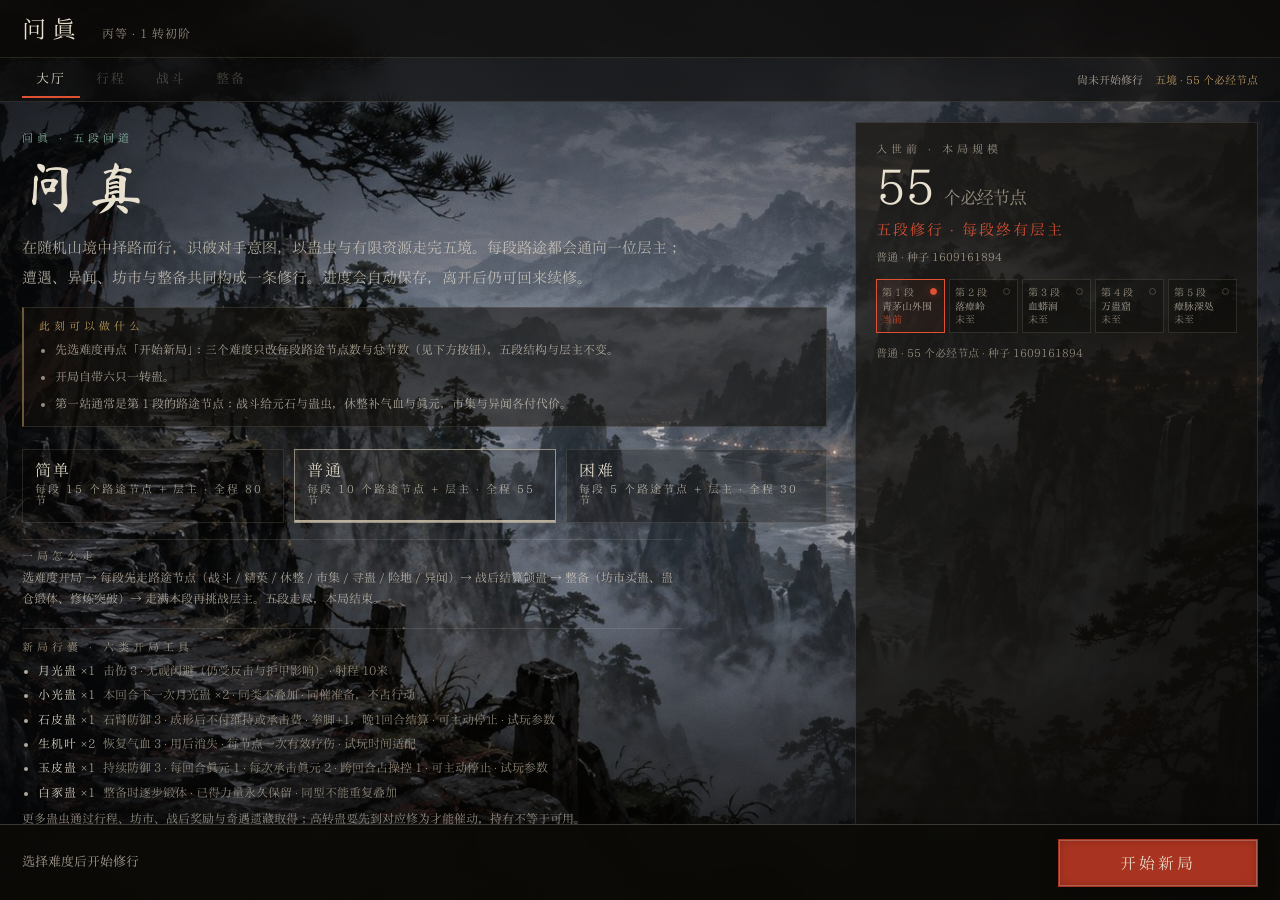
==== lab.html @ 6b9b48f0 "feat: initialize Wenzhen offline strategy game" ====
<!-- AI生成 -->
<!DOCTYPE html>
<html lang="zh-CN">
<head>
<meta charset="utf-8" />
<meta name="viewport" content="width=device-width, initial-scale=1" />
<title>问真</title>
<link rel="icon" href="data:," />
<link rel="stylesheet" href="css/lab.css?v=inkseal-3" />
</head>
<body data-page="hall" data-run-active="false">
  <div id="bg"></div>
  <div id="grain"></div>

  <!-- 惯性布局：状态条（常在顶）→ 行程脊（我在哪）→ 场景舞台（一事）→ 行动坞（下一步永远同一位置） -->
  <header id="hud">
    <div class="who">
      <span class="app">问真</span>
      <span class="tag" id="hud-talent">丙等 · 一转初阶</span>
    </div>
    <div class="pools">
      <div class="pool qi">
        <label>真元</label>
        <div class="bar" id="hud-qi-meter" role="meter" aria-label="真元" aria-valuemin="0" aria-valuemax="20" aria-valuenow="20"><i id="hud-qi"></i></div>
        <span class="num" id="hud-qi-num">20/20</span>
      </div>
      <div class="pool thought">
        <label title="每回合重新可用；持续灌元会占用部分余量">操控</label><span class="num" id="hud-thought">3</span>
      </div>
      <div class="pool">
        <label>元石</label><span class="num" id="hud-stone">3</span>
      </div>
      <div class="pool blood">
        <label>气血</label><span class="num" id="hud-blood">12</span>
      </div>
      <div class="pool life">
        <label>寿元</label><span class="num" id="hud-life">60</span>
      </div>
      <div class="pool soul">
        <label>魂魄</label><span class="num" id="hud-soul">1/4</span>
      </div>
    </div>
    <button id="reset" class="ghost" aria-label="放弃当前局并重新开始">放弃并重开</button>
  </header>

  <!-- 行程脊：位置与进度只读；切换场景走场景内链接，不靠猜页签 -->
  <div id="spine" role="region" aria-label="行程位置">
    <nav id="tabs" aria-label="场景视图">
      <button data-tab="hall" class="on">大厅</button>
      <button data-tab="map">行程</button>
      <button data-tab="battle">战斗</button>
      <button data-tab="prep">整备</button>
      <button data-tab="cover" hidden data-dev-only>覆盖</button>
    </nav>
    <div class="nav-context" aria-live="polite">
      <span id="run-context">尚未开始修行</span>
      <span id="run-progress">五境修行</span>
    </div>
  </div>

  <main id="stage">
    <section id="panel-hall" class="panel on"></section>
    <section id="panel-map" class="panel"></section>
    <section id="panel-node-action" class="panel"></section>
    <section id="panel-battle" class="panel"></section>
    <section id="panel-prep" class="panel"></section>
    <section id="panel-reward" class="panel"></section>
    <section id="panel-cover" class="panel"></section>
    <section id="panel-ending" class="panel"></section>
  </main>

  <!-- 主行动坞：下一步永远在底部同一位置；内容由当前场景主按钮提升/镜像 -->
  <footer id="dock" aria-label="主行动">
    <div class="dock-hint" id="dock-hint">选择难度，开始修行</div>
    <div class="dock-slot" id="dock-slot"></div>
  </footer>

  <div id="toast"></div>
  <!-- 普通脚本按顺序加载，不用 ES module：这样直接双击 lab.html 也能跑（file:// 下 module 会被 CORS 拦）。 -->
  <!-- 合并：样式=lab.css，逻辑=MVP（mvp_logic = CombatCore）。禁止双引擎。 -->
  <script src="js/data.js"></script>
  <script src="js/canon.js"></script>
  <script src="js/balance.js"></script>
  <script src="js/run_rules.js"></script>
  <script src="js/run_flow.js"></script>
  <script src="js/gu_rules.js"></script>
  <script src="js/human_rules.js"></script>
  <script src="js/loot_rules.js"></script>
  <script src="js/shop_rules.js"></script>
  <script src="js/node_action_rules.js"></script>
  <script src="js/mvp_content.js"></script>
  <script src="js/mvp_logic.js"></script>
  <script src="js/combat_core.js"></script>
  <script src="js/audio.js"></script>
  <script src="js/describe.js"></script>
  <script src="js/rules.js"></script>
  <script src="js/battle.js?v=battle-prep-1"></script>
  <script src="js/journey.js"></script>
  <script src="js/lab_save.js"></script>
  <!-- 动效层：GSAP 本地 vendor（file:// 离线可用，非 ES module）+ 表现层 motion.js。
       两者缺席时全部静默回退 lab.css 原生 CSS 动画，不影响玩法与走盘。 -->
  <script src="js/vendor/gsap.min.js"></script>
  <script src="js/motion.js?v=motion-2"></script>
  <script src="js/main.js"></script>
  <!-- 内联脚本不会被 CORS 拦，可靠地兜底：外部脚本若没执行（旧缓存 / 路径错 / 版本不匹配），
       页面会明确报错，而不是留一个 HUD 看着正常、按钮却没反应的空壳。 -->
  <script>
    setTimeout(function () {
      if (document.documentElement.dataset.ready === '1') return;
      var d = document.createElement('div');
      d.id = 'bootfail';
      d.innerHTML = '<b>游戏资源没有完整载入</b>'
        + '<p>请刷新页面后重试。若仍无法进入，可能是离线副本缺少文件。</p>';
      document.body.appendChild(d);
    }, 1200);
  </script>
</body>
</html>
---- css/lab.css ----
/* 问真 · 场景舞台 UI ——「朱印落墨」
   美术方向：界面是画在五幅夜山水墨上的一层题跋。暖墨作底、绢白作字，
   朱砂只留给「落子/当下/险」，元石青只给生机，铜金只给财货。
   惯性模型：状态条（顶）→ 行程脊（我在哪）→ 场景舞台（一次一事）→ 主行动坞（下一步固定底部）。
   只改呈现层；数据、规则、命令面不受本文件影响。 */

@font-face {
  font-family: 'ZhiSong';
  src: url('../assets/fonts/LXGWZhiSongCL-Regular.ttf') format('truetype');
  font-display: swap;
}
@font-face {
  font-family: 'Brush';
  src: url('../assets/fonts/MaShanZheng-Regular.ttf') format('truetype');
  font-display: swap;
}

:root {
  color-scheme: dark;

  /* 墨：暖黑，不作蓝黑——底色跟五幅画的炭灰同族 */
  --paper:        #0e0c0a;
  --paper-raised: #17130e;
  --paper-deep:   #1d1812;
  --paper-card:   rgba(21, 17, 12, .84);

  /* 绢：暖纸白字。次级字对 paper/card 保持 ≥4.5:1 */
  --ink:        #e9e1d0;
  --ink-soft:   rgba(233, 224, 207, .74);
  --ink-muted:  rgba(230, 220, 200, .60);
  --ink-note:   #8fc0a8;
  --ink-nav:    rgba(226, 215, 193, .72);
  --ink-stat:   rgba(222, 210, 187, .70);
  --ink-ver:    rgba(220, 209, 186, .66);
  --ink-faint:  rgba(218, 206, 182, .63);

  --hairline:   rgba(233, 220, 194, .13);
  --rule:       rgba(233, 220, 194, .22);
  --rule-deep:  rgba(240, 228, 202, .40);
  --card-border: rgba(233, 220, 194, .15);

  /* 朱砂：印泥深红做块面，提亮一档做文字；同一个红族 */
  --cinnabar: #de5233;
  --seal:     #a83320;
  --seal-hi:  #c4452b;
  --redline:  rgba(222, 82, 51, .40);
  --bronze:   #c3a163;
  --mutate:   #c3a163;
  --curse:    #de5233;
  --jade:     #8fc0a8;

  --btn-outline: rgba(233, 220, 194, .30);
  --hit-flash:   #ff8a68;

  /* 各境帷幕色：随 data-scene 换幕（1–2 寒夜、3 血月、4 琥珀、5 幽翠） */
  --veil:      rgba(10, 9, 7, .42);
  --veil-edge: rgba(8, 7, 5, .66);

  --space-1: 6px; --space-2: 10px; --space-3: 16px; --space-4: 24px; --space-5: 36px;
  --hud-h: 58px;
  --spine-h: 44px;
  --dock-h: 76px;
  --ease: 180ms ease;
}

* { box-sizing: border-box; margin: 0; padding: 0; }

html, body {
  height: 100%; min-height: 0;
  background: var(--paper);
  color: var(--ink);
  /* 全站一体宋：木刻章回的声音。雅黑只作缺字兜底 */
  font-family: 'ZhiSong', 'LXGW ZhiSongCL', 'STSong', 'Songti SC', 'SimSun', 'Microsoft YaHei', serif;
  overflow: hidden;
  user-select: none;
}
body {
  height: 100vh; height: 100dvh;
  display: flex;
  flex-direction: column;
}
#hud, #spine, #dock { flex: 0 0 auto; }
#stage { flex: 1 1 0; }

#bg {
  position: fixed; inset: 0; z-index: 0;
  /* 帷幕只压字区，让画自己说话：左右轻纱 + 上下渐深 */
  background:
    linear-gradient(90deg, var(--veil-edge), transparent 34%, transparent 62%, var(--veil-edge)),
    linear-gradient(180deg, var(--veil), transparent 36%, transparent 58%, rgba(8, 7, 5, .78)),
    var(--scene-detail, none),
    var(--scene-art, url("../assets/web/scene-01.jpg"));
  background-size: 100% 100%, 100% 100%, cover, cover;
  background-position: center;
  transition: background-image 220ms ease;
}
/* 各境换幕：帷幕随画温走 */
body[data-scene="1"] { --veil: rgba(9, 11, 14, .40); --veil-edge: rgba(7, 9, 12, .62); }
body[data-scene="2"] { --veil: rgba(12, 10, 13, .40); --veil-edge: rgba(9, 8, 11, .62); }
body[data-scene="3"] { --veil: rgba(14, 7, 5, .42); --veil-edge: rgba(11, 6, 4, .66); }
body[data-scene="4"] { --veil: rgba(13, 10, 4, .44); --veil-edge: rgba(10, 8, 3, .68); }
body[data-scene="5"] { --veil: rgba(6, 11, 9, .44); --veil-edge: rgba(4, 9, 7, .66); }
body[data-scene="2"] { --scene-art: url("../assets/web/scene-02.jpg"); }
body[data-scene="3"] { --scene-art: url("../assets/web/scene-03.jpg"); }
body[data-scene="4"] { --scene-art: url("../assets/web/scene-04.jpg"); }
body[data-scene="5"] { --scene-art: url("../assets/web/scene-05.jpg"); }
body[data-page="battle"][data-scene="1"] { --scene-art: url("../assets/web/scene-01-battle.jpg"); --scene-detail: url("../assets/web/scene-01-battle-detail.png"); }
body[data-page="battle"][data-scene="2"] { --scene-art: url("../assets/web/scene-02-battle.jpg"); --scene-detail: url("../assets/web/scene-02-battle-detail.png"); }
body[data-page="battle"][data-scene="3"] { --scene-art: url("../assets/web/scene-03-battle.jpg"); --scene-detail: url("../assets/web/scene-03-battle-detail.png"); }
body[data-page="battle"][data-scene="4"] { --scene-art: url("../assets/web/scene-04-battle.jpg"); --scene-detail: url("../assets/web/scene-04-battle-detail.png"); }
body[data-page="battle"][data-scene="5"] { --scene-art: url("../assets/web/scene-05-battle.jpg"); --scene-detail: url("../assets/web/scene-05-battle-detail.png"); }
#grain {
  position: fixed; inset: 0; z-index: 1; pointer-events: none;
  /* 纸纹：feTurbulence 生成的细颗粒，叠一层边缘压暗——墨要摸得到纸 */
  background:
    url("data:image/svg+xml,%3Csvg xmlns='http://www.w3.org/2000/svg' width='220' height='220'%3E%3Cfilter id='n'%3E%3CfeTurbulence type='fractalNoise' baseFrequency='0.85' numOctaves='2' stitchTiles='stitch'/%3E%3CfeColorMatrix type='saturate' values='0'/%3E%3C/filter%3E%3Crect width='220' height='220' filter='url(%23n)' opacity='0.42'/%3E%3C/svg%3E"),
    linear-gradient(90deg, rgba(0,0,0,.40), transparent 16%, transparent 84%, rgba(0,0,0,.40)),
    linear-gradient(180deg, rgba(0,0,0,.10), transparent 26%, transparent 70%, rgba(0,0,0,.58));
  background-size: 220px 220px, 100% 100%, 100% 100%;
  opacity: .5;
  mix-blend-mode: overlay;
}

#hud, #spine, #stage, #dock { position: relative; z-index: 2; }

/* ── 状态条：资源只读，永远在顶 ── */
#hud {
  display: flex; align-items: center; gap: 18px;
  min-height: var(--hud-h);
  padding: 10px 22px;
  background: rgba(12, 10, 7, .78);
  backdrop-filter: blur(18px) saturate(112%);
  border-bottom: 1px solid var(--hairline);
}
.who { display: flex; align-items: baseline; flex: 0 0 auto; }
.who .app {
  font-family: 'ZhiSong', 'STSong', 'Songti SC', serif;
  font-size: 24px; letter-spacing: 6px; color: var(--ink);
  margin-right: 12px;
}
.who .tag { margin-left: 8px; font-size: 12px; color: var(--ink-stat); letter-spacing: 1px; }

.pools { display: flex; gap: 14px; margin-left: auto; align-items: center; min-width: 0; overflow-x: auto; }
body:not([data-run-active="true"]) .pools { display: none; }
body:not([data-page="battle"]) .pool.thought { display: none; }
.pool { display: flex; align-items: center; gap: 7px; flex: 0 0 auto; white-space: nowrap; }
.pool label { font-size: 12px; color: var(--ink-stat); letter-spacing: 2px; }
.pool .num { font-size: 14px; color: var(--ink); font-variant-numeric: tabular-nums; }
.pool.qi .bar { width: 120px; height: 4px; background: rgba(143,192,168,.14); overflow: hidden; }
.pool.qi .bar i { display: block; height: 100%; width: 100%; background: var(--jade); transition: width 320ms ease; }
.pool.blood .num { color: var(--cinnabar); }
.pool.soul .num { color: var(--jade); }

/* ── 行程脊：「我在哪」— 只读定位 + 弱切换 ── */
#spine {
  display: flex; align-items: center; gap: 16px;
  min-height: var(--spine-h);
  padding: 0 22px;
  background: rgba(12, 10, 7, .58);
  backdrop-filter: blur(14px);
  border-bottom: 1px solid var(--hairline);
}
#tabs {
  display: flex; align-items: stretch; gap: 2px;
  overflow-x: auto; white-space: nowrap; scrollbar-width: none;
}
#tabs::-webkit-scrollbar { display: none; }
#tabs button {
  border: none; border-radius: 0; border-bottom: 2px solid transparent;
  min-height: 36px; padding: 8px 14px;
  color: var(--ink-nav); letter-spacing: 2px; font-size: 13px;
  background: transparent;
}
#tabs button:hover:not(:disabled) { color: var(--ink); }
#tabs button.on { color: var(--ink); border-bottom-color: var(--cinnabar); }
#tabs button:disabled { opacity: .42; cursor: not-allowed; }
.nav-context {
  display: flex; align-items: center; justify-content: flex-end; gap: 12px;
  margin-left: auto; min-width: 0; color: var(--ink-soft); font-size: 11px;
}
.nav-context span:first-child {
  max-width: 42vw; overflow: hidden; text-overflow: ellipsis; white-space: nowrap;
}
.nav-context span:last-child { flex: 0 0 auto; color: var(--bronze); font-variant-numeric: tabular-nums; }

/* ── 场景舞台：一次只亮一个 panel ── */
#stage {
  min-height: 0; overflow: auto; overscroll-behavior: contain;
  padding: 20px 22px calc(var(--dock-h) + 12px);
  scroll-padding-bottom: calc(var(--dock-h) + 16px);
}
/* 长内容滚动条压暗压细；#tabs 保持隐藏口径（页签自带滚动暗示） */
#stage, .log, .prep-pane {
  scrollbar-width: thin;
  scrollbar-color: rgba(233, 220, 194, .26) transparent;
}
.panel { display: none; }
/* 未展示面板不参与布局/绘制；配合 draw 只绘当前页，避免隐藏页的样式失效成本。 */
.panel:not(.on) { content-visibility: hidden; contain: layout style; }
.panel.on { display: block; animation: rise 280ms ease both; contain: layout style; }
@keyframes rise { from { opacity: 0; transform: translateY(8px); } to { opacity: 1; transform: none; } }

/* ── 主行动坞：下一步永远在底部同一位置；主键是一方落下的印 ── */
#dock {
  display: flex; align-items: center; gap: 16px;
  min-height: var(--dock-h);
  padding: 12px 22px;
  background: rgba(12, 10, 7, .9);
  backdrop-filter: blur(20px) saturate(114%);
  border-top: 1px solid var(--rule);
  box-shadow: 0 -12px 40px rgba(0,0,0,.3);
}
.dock-hint {
  min-width: 0; flex: 1 1 auto;
  font-size: 13px; line-height: 1.55; color: var(--ink-soft);
}
.dock-slot {
  flex: 0 0 auto; display: flex; gap: 10px; align-items: center;
}
.dock-slot:empty { display: none; }
.dock-slot button.primary {
  min-width: 200px; min-height: 48px;
  font-size: 16px; letter-spacing: 3px;
}

/* ── 按钮 ── */
button {
  font-family: inherit; color: var(--ink); background: transparent;
  border: 1px solid var(--btn-outline); border-radius: 0;
  min-height: 40px; padding: 8px 15px; font-size: 14px; letter-spacing: 2px;
  cursor: pointer;
  transition: color var(--ease), border-color var(--ease), background var(--ease), transform 140ms ease;
}
button:hover:not(:disabled) { color: var(--ink); border-color: var(--ink); background: rgba(233,220,194,.05); }
button:disabled { opacity: 0.55; cursor: not-allowed; }
button:focus-visible, summary:focus-visible, .map-node:focus-visible {
  outline: 2px solid var(--ink); outline-offset: 3px;
}
button.ghost { font-size: 12px; padding: 6px 12px; min-height: 36px; color: var(--ink-nav); border-color: var(--rule); }
/* 主行动 = 朱印：绢白字压在印泥上，方角、内嵌印边；全站只有它一块实红 */
button.primary {
  font-size: 15px; padding: 12px 22px; letter-spacing: 3px;
  color: var(--ink); border-color: var(--seal);
  background: var(--seal);
  box-shadow: inset 0 0 0 1px rgba(233, 225, 208, .28), inset 0 0 8px rgba(0,0,0,.22), 0 6px 18px rgba(0,0,0,.3);
}
button.primary:hover:not(:disabled) {
  color: #fff;
  border-color: var(--seal-hi);
  background: var(--seal-hi);
  transform: translateY(-1px);
  box-shadow: inset 0 0 0 1px rgba(233, 225, 208, .36), inset 0 0 8px rgba(0,0,0,.18), 0 8px 22px rgba(0,0,0,.32);
}
button:active:not(:disabled) { transform: translateY(1px); opacity: .92; }
button.risky {
  border-color: var(--cinnabar);
  background: linear-gradient(180deg, rgba(222,82,51,.10), rgba(222,82,51,.03));
}
button.risky:hover:not(:disabled) { border-color: var(--cinnabar); background: rgba(222,82,51,.14); }

h2 {
  font-size: 17px; font-weight: 400; letter-spacing: 4px; color: var(--ink);
  margin-bottom: 8px; padding-bottom: 7px; border-bottom: 1px solid var(--redline);
  display: inline-block;
}
/* 眉批：节标题前一枚短朱线，标「此处起一段」 */
h2::before {
  content: ''; display: inline-block; width: 3px; height: 14px;
  background: var(--cinnabar); margin-right: 10px; vertical-align: -1px;
}

.grid { display: grid; grid-template-columns: repeat(auto-fill, minmax(184px, 1fr)); gap: 14px; margin-top: 16px; }
.gu {
  position: relative; padding: 13px;
  border: 1px solid var(--card-border);
  background: linear-gradient(145deg, rgba(24,20,14,.82), rgba(12,10,7,.74));
  transition: border-color var(--ease), transform var(--ease);
}
.gu:hover { border-color: var(--rule-deep); transform: translateY(-2px); box-shadow: 0 18px 42px rgba(0,0,0,.24); }
.gu img:not(.thumb) { width: 48px; height: 48px; object-fit: contain; }
.gu .gn { margin-top: 9px; font-size: 16px; letter-spacing: 2px; color: var(--ink); }
.gu .gm { margin-top: 5px; font-size: 11px; color: var(--ink-faint); letter-spacing: 1px; }
.gu .ge { margin-top: 8px; font-size: 12px; color: var(--jade); }
.gu .gc { margin-top: 6px; font-size: 11px; color: var(--ink-faint); letter-spacing: 1px; }
.gu .cnt { position: absolute; right: 12px; top: 12px; font-size: 13px; color: var(--cinnabar); }
.gu.r2 { border-color: var(--bronze); }
.gu.r2 .gn::after { content: '◆'; margin-left: 7px; font-size: 9px; color: var(--bronze); vertical-align: 2px; }
.thumb { width: 100%; height: 132px; object-fit: cover; }

.recipes { display: flex; flex-direction: column; gap: 12px; margin-top: 18px; }
.recipe {
  display: flex; align-items: center; gap: 18px; padding: 15px 17px;
  border: 1px solid var(--card-border);
  background: linear-gradient(145deg, rgba(24,20,14,.82), rgba(12,10,7,.74));
}
.recipe .io { display: flex; align-items: center; gap: 11px; font-size: 14px; }
.recipe .io img { width: 34px; height: 34px; object-fit: contain; }
.recipe .arrow { color: var(--ink-faint); }
.recipe .meta { margin-left: auto; text-align: right; font-size: 12px; color: var(--ink-stat); }
.recipe .src { display: block; margin-top: 5px; font-size: 11px; color: var(--ink-ver); max-width: 420px; }

.slots { display: flex; gap: 10px; margin: 16px 0 20px; }
.slot {
  width: 62px; height: 62px; border: 1px dashed var(--rule); border-radius: 2px;
  display: grid; place-items: center; font-size: 11px; color: var(--ink-faint);
  background: rgba(19,15,10,.72);
}
.slot.filled { border-style: solid; border-color: var(--jade); }
.slot img { width: 34px; height: 34px; object-fit: contain; }
.moves { display: grid; grid-template-columns: repeat(auto-fill, minmax(230px, 1fr)); gap: 12px; margin-top: 12px; }
.move { padding: 14px; border: 1px solid var(--card-border); background: linear-gradient(145deg, rgba(24,20,14,.82), rgba(12,10,7,.74)); }
.move.ready { border-color: var(--btn-outline); }
.move .ml { font-size: 16px; letter-spacing: 2px; color: var(--ink); }
.move .mr { margin-top: 6px; font-size: 11px; color: var(--ink-faint); }
.move .me { margin-top: 8px; font-size: 12px; color: var(--jade); }
.move .mc { margin-top: 8px; font-size: 11px; color: var(--ink-stat); }

/* 战斗：敌人在上、行动列在下——视线自上而下即「看敌 → 出招」 */
.field { display: grid; grid-template-columns: 1fr 280px 1fr; gap: 28px; align-items: start; }
.colhead {
  font-size: 12px; letter-spacing: 4px; color: var(--ink-stat);
  margin-bottom: 11px; padding-bottom: 5px; border-bottom: 1px solid var(--hairline);
}
.foe { text-align: center; position: relative; }
.foe img {
  width: 100%; max-width: 200px; aspect-ratio: 1 / 1; object-fit: cover;
  border: 1px solid var(--card-border); background: rgba(19,15,10,.72); opacity: .92;
  /* 装裱：立绘外一圈纸白衬线，像挂轴的绫边 */
  outline: 1px solid rgba(233, 220, 194, .14); outline-offset: 4px;
}
.foe .fn { margin-top: 10px; font-size: 17px; letter-spacing: 3px; color: var(--ink); }
.foe .fi { margin-top: 6px; font-size: 13px; color: var(--cinnabar); letter-spacing: 1px; font-weight: 500; }
.hpline { margin-top: 11px; height: 5px; background: rgba(156,51,45,0.16); }
.hpline i { display: block; height: 100%; background: var(--cinnabar); transition: width 300ms ease; }
.pick { display: flex; flex-direction: column; gap: 10px; }
.pick button { width: 100%; min-height: 44px; text-align: left; }
.pick .cost { color: var(--ink-soft); font-size: 11px; }
.pick .action-blocked { display: block; margin-top: 5px; color: var(--cinnabar); font-size: 10px; line-height: 1.5; letter-spacing: 0; }
.log {
  min-height: 224px; max-height: 268px; overflow: auto;
  padding-left: 15px; border-left: 1px solid var(--hairline);
  font-size: 13px; line-height: 2.0; color: var(--ink-soft);
  contain: layout paint;
}
.log-truncated { opacity: .55; font-size: 11px; letter-spacing: 1px; }
.log b { color: var(--ink); font-weight: 400; }
.log .dmg { color: var(--cinnabar); }
.log .heal { color: var(--jade); }
.hit { animation: shake 260ms ease; filter: drop-shadow(0 0 10px var(--hit-flash)); }
@keyframes shake { 0%, 100% { transform: none; } 25% { transform: translateX(-9px); } 75% { transform: translateX(9px); } }
.dmg-pop { animation: dmgPop 420ms ease both; }
@keyframes dmgPop {
  0% { transform: scale(1); }
  30% { transform: scale(1.12); color: var(--hit-flash); }
  100% { transform: scale(1); }
}
.foe img.hit { animation: shake 260ms ease, flash 320ms ease; }
.enemy-actor.hit img { animation: flash 320ms ease; }
@keyframes flash {
  0% { filter: brightness(1); }
  35% { filter: brightness(1.55) saturate(1.2); box-shadow: 0 0 18px rgba(255,138,104,.45); }
  100% { filter: brightness(1); }
}
.float-dmg {
  position: absolute; left: 50%; top: 18%; transform: translateX(-50%);
  font-family: 'STSong', 'Songti SC', serif;
  font-size: 28px; color: var(--hit-flash); letter-spacing: 2px;
  pointer-events: none; z-index: 4;
  animation: floatUp 720ms ease forwards;
}
.float-dmg.heal { color: var(--jade); }
.float-dmg.fx-tag {
  font-size: 18px; letter-spacing: 3px; color: var(--cinnabar);
  border: 1px solid var(--cinnabar); background: rgba(222,82,51,.12);
  padding: 2px 8px; top: 28%;
}
.fx-reveal { animation: revealPulse 900ms ease both; outline: 1px solid var(--cinnabar); }
.fx-suppress { opacity: .35; text-decoration: line-through; transition: opacity 400ms ease; }
@keyframes revealPulse {
  0% { box-shadow: 0 0 0 0 rgba(222,82,51,.55); }
  40% { box-shadow: 0 0 0 6px rgba(222,82,51,.2); }
  100% { box-shadow: 0 0 0 0 rgba(222,82,51,0); }
}
@keyframes floatUp {
  0% { opacity: 0; transform: translate(-50%, 8px) scale(.92); }
  20% { opacity: 1; }
  100% { opacity: 0; transform: translate(-50%, -36px) scale(1.08); }
}

.chips { display: flex; flex-wrap: wrap; gap: 6px; justify-content: center; }
.chip {
  display: inline-block; padding: 3px 9px; font-size: 11px; letter-spacing: 1px;
  border: 1px solid var(--rule); border-radius: 2px;
  color: var(--ink-stat); background: rgba(19,15,10,.72);
}
.chip.hidden { color: var(--ink-ver); border-style: dashed; background: transparent; }
.chip.none   { color: var(--ink-soft); background: transparent; }
.chip.live   { color: var(--cinnabar); border-color: var(--cinnabar); background: rgba(222,82,51,0.12); font-weight: 500; box-shadow: inset 0 0 0 1px rgba(222,82,51,.15); }
.chip.spent  { color: var(--ink-soft); text-decoration: line-through; background: transparent; }
.chip.flag   { color: var(--curse); border-color: var(--curse); background: rgba(144,64,56,0.05); }

.forewarn {
  padding: 11px 14px; font-size: 13px; line-height: 1.7; letter-spacing: 1px; font-weight: 500;
  color: var(--cinnabar); border: 1px solid var(--cinnabar); border-left-width: 3px;
  background: rgba(222,82,51,0.1); margin-bottom: 8px;
}
.warnmark { color: var(--cinnabar); }

.cover-list { display: grid; gap: 10px; margin-top: 16px; }
.cover { padding: 14px 16px; border: 1px solid var(--card-border); background: rgba(19,15,10,.72); }
.cover.ok { border-left: 3px solid var(--jade); }
.cover.no { border-left: 3px solid var(--cinnabar); }
.cover .cv { font-size: 15px; letter-spacing: 2px; color: var(--ink); }
.cover .cd { margin-top: 7px; font-size: 12px; line-height: 1.85; color: var(--ink-soft); }
.cover .cs { margin-top: 7px; font-size: 11px; color: var(--ink-ver); }

#toast {
  position: fixed; left: 50%; top: calc(var(--hud-h) + var(--spine-h) + 12px);
  transform: translateX(-50%);
  z-index: 5; font-size: 13px; letter-spacing: 2px; color: var(--ink);
  background: rgba(11,9,6,.92); border: 1px solid var(--rule); border-radius: 1px;
  padding: 8px 18px; opacity: 0; transition: opacity 260ms ease;
  pointer-events: none; max-width: min(520px, 92vw); text-align: center;
}
#toast.on { opacity: 1; }
#toast.bad  { border-color: var(--cinnabar); color: var(--cinnabar); }
#toast.good { border-color: var(--jade); color: var(--jade); }

#bootfail {
  position: fixed; z-index: 9; left: 50%; top: 42%; transform: translate(-50%, -50%);
  max-width: 520px; padding: 26px 30px; text-align: center;
  background: rgba(11,9,6,.95); border: 1px solid var(--cinnabar); border-radius: 1px;
}
#bootfail b { display: block; font-size: 19px; letter-spacing: 3px; color: var(--cinnabar); }
#bootfail p { margin-top: 12px; font-size: 13px; line-height: 1.9; color: var(--ink-soft); }

.kicker, .eyebrow { font-size: 11px; letter-spacing: 4px; color: var(--ink-stat); }
.eyebrow { color: var(--jade); }
.lead { margin-top: 14px; font-size: 16px; line-height: 1.9; color: var(--ink); max-width: 720px; }
.muted { color: var(--ink-soft); }
.wallet { font-size: 13px; color: var(--ink-soft); font-variant-numeric: tabular-nums; }
.wallet b, .wallet .thought { color: var(--ink); font-weight: 500; }
.battle-head .wallet { font-size: 14px; letter-spacing: .5px; }
.section-head, .battle-head {
  display: flex; align-items: flex-end; justify-content: space-between; gap: 20px; margin-bottom: 18px;
}
.section-head h2, .battle-head h2 { margin-bottom: 0; }
.legend { display: flex; align-items: center; gap: 7px; font-size: 11px; color: var(--ink-soft); }
.dot { width: 7px; height: 7px; border: 1px solid var(--rule); display: inline-block; }
.dot.current { border-color: var(--cinnabar); background: var(--cinnabar); }
.dot.done { border-color: var(--jade); background: var(--jade); }
.dot.locked { background: transparent; }
.empty {
  margin-top: 16px; padding: 22px; border: 1px dashed var(--rule);
  color: var(--ink-soft); font-size: 13px; line-height: 1.8; background: rgba(19,15,10,.55);
  text-align: center;
}
.empty::before {
  content: '·'; display: block; margin-bottom: 6px;
  font-family: 'STSong', serif; font-size: 22px; color: var(--jade); opacity: .7;
}
/* 场景内的次级离开链路收到底部；主 CTA 额外镜像进 dock */
.leave-row { display: flex; justify-content: flex-end; gap: 10px; margin-top: 26px; padding-bottom: 8px; }

/* 大厅 */
.hall-grid { display: grid; grid-template-columns: minmax(0, 1.6fr) minmax(260px, .8fr); gap: 28px; align-items: stretch; }
.hall-main { padding: 10px 0 20px; }
.hall-main h1 {
  margin-top: 14px;
  font-family: 'Brush', 'Ma Shan Zheng', 'STKaiti', 'KaiTi', serif;
  font-size: 56px; font-weight: 400; letter-spacing: 10px; line-height: 1.1;
  background: linear-gradient(180deg, var(--ink) 20%, var(--jade) 120%);
  -webkit-background-clip: text; background-clip: text; color: transparent;
  text-shadow: 0 0 34px rgba(233,220,194,.14);
}
.hall-copy { margin-top: 14px; max-width: 660px; font-size: 15px; line-height: 2; color: var(--ink-soft); }
.hall-save { margin-top: 12px; font-size: 13px; line-height: 1.6; }
.hall-save.ok { color: var(--jade); }
.hall-save.bad { color: var(--cinnabar); }
.hall-starting-kit { margin-top: 18px; padding-top: 12px; border-top: 1px solid var(--hairline); max-width: 660px; }
.hall-starting-kit p { margin-top: 6px; font-size: 12px; line-height: 1.75; }
.hall-actions { display: flex; flex-wrap: wrap; gap: 10px; margin-top: 26px; }
.hall-side {
  padding: 20px; border: 1px solid var(--card-border);
  background: linear-gradient(145deg, rgba(24,20,14,.82), rgba(12,10,7,.74));
  box-shadow: 0 28px 70px rgba(0,0,0,.26);
}
.hall-big { margin-top: 8px; font-size: 52px; line-height: 1; color: var(--ink); font-variant-numeric: tabular-nums; }
.hall-big span { margin-left: 7px; font-size: 18px; color: var(--ink-ver); }
.hall-node { margin-top: 12px; font-size: 15px; letter-spacing: 2px; color: var(--cinnabar); }
.hall-progress-label { margin-top: 11px; font-size: 11px; line-height: 1.6; color: var(--ink-stat); }
.journey-meter { height: 5px; margin-top: 10px; overflow: hidden; background: rgba(233,220,194,.12); }
.journey-meter i { display: block; height: 100%; background: linear-gradient(90deg, var(--jade), #c9e0d2); transition: width 250ms ease; }
.resource-row { display: flex; flex-wrap: wrap; gap: 8px 14px; margin-top: 18px; font-size: 12px; color: var(--ink-stat); }
.journal { display: grid; gap: 8px; margin-top: 16px; }
.journal div { display: grid; grid-template-columns: 40px 1fr; gap: 10px; padding: 10px 0; border-bottom: 1px solid var(--hairline); font-size: 13px; color: var(--ink-soft); }
.journal span { color: var(--ink-ver); font-variant-numeric: tabular-nums; }
.archive-section { margin-top: 34px; padding-top: 24px; border-top: 1px solid var(--hairline); }
.archive-section .section-head { align-items: center; margin-bottom: 14px; }
.archive-total, .archive-meta { display: flex; flex-wrap: wrap; gap: 8px 14px; font-size: 11px; color: var(--ink-stat); }
.archive-list { display: grid; gap: 10px; }
.archive-run { padding: 16px 18px; border: 1px solid var(--card-border); background: linear-gradient(145deg, rgba(24,20,15,.88), rgba(11,9,7,.84)); }
.archive-run.won { border-left: 2px solid var(--jade); }
.archive-run.lost { border-left: 2px solid var(--cinnabar); }
.archive-run-head { display: flex; justify-content: space-between; align-items: center; gap: 18px; }
.archive-run h3 { margin-top: 5px; font-size: 17px; font-weight: 400; letter-spacing: 1px; }
.archive-run p { margin-top: 9px; font-size: 12px; line-height: 1.7; color: var(--ink-soft); }
.archive-meta { margin-top: 11px; }
.archive-replay { flex: 0 0 auto; }
.archive-run details { margin-top: 12px; border-top: 1px solid var(--hairline); padding-top: 10px; }
.archive-run summary { cursor: pointer; color: var(--jade); font-size: 11px; letter-spacing: 1px; }
.archive-trail { display: flex; flex-wrap: wrap; gap: 6px; margin-top: 10px; }
.archive-trail span { padding: 4px 7px; border: 1px solid var(--hairline); color: var(--ink-soft); font-size: 10px; }
.archive-journal { margin: 12px 0 0; padding-left: 18px; color: var(--ink-stat); }
.archive-journal li { margin-top: 4px; font-size: 11px; line-height: 1.65; }
.rn-top { display: flex; justify-content: space-between; font-size: 11px; color: var(--ink-ver); }
.rn-top em { font-style: normal; }
.rn-name { margin-top: 7px; font-size: 17px; letter-spacing: 2px; }
.rn-state { position: absolute; right: 13px; bottom: 13px; font-size: 11px; color: var(--ink-ver); }
.reward-sheet h1, .ending-sheet h1 {
  margin-top: 10px; font-family: 'STSong', 'Songti SC', serif;
  font-size: 42px; font-weight: 500; letter-spacing: .08em;
}
.tag-row { display: flex; flex-wrap: wrap; gap: 7px; margin-top: 18px; }
.tagline { padding: 4px 9px; border: 1px solid var(--rule); color: var(--ink-stat); font-size: 11px; }
.tagline.danger { color: var(--cinnabar); border-color: var(--cinnabar); }

.shop-grid { display: grid; grid-template-columns: repeat(auto-fill, minmax(220px, 1fr)); gap: 12px; }
.shop-offer { position: relative; min-height: 180px; padding: 15px; border: 1px solid var(--card-border); background: linear-gradient(145deg, rgba(24,20,14,.82), rgba(12,10,7,.72)); }
.shop-offer.ready { border-color: rgba(233,220,194,.48); }
.so-kind { width: 28px; height: 28px; display: grid; place-items: center; border: 1px solid var(--bronze); color: var(--bronze); font-size: 13px; }
.so-name { margin-top: 14px; font-size: 17px; letter-spacing: 2px; }
.so-detail { margin-top: 8px; font-size: 12px; line-height: 1.7; color: var(--jade); }
.so-foot { display: flex; justify-content: space-between; gap: 12px; margin-top: 13px; font-size: 11px; color: var(--ink-stat); }
.shop-offer button { margin-top: 12px; }
.reward-sheet, .ending-sheet {
  max-width: 720px; padding: 28px;
  border: 1px solid var(--card-border);
  background: linear-gradient(145deg, rgba(24,20,14,.88), rgba(12,10,7,.78));
  box-shadow: 0 28px 80px rgba(0,0,0,.3);
}
.ending-death {
  margin-top: 18px; padding: 12px 14px;
  border: 1px solid var(--cinnabar); border-left-width: 3px;
  background: rgba(222,82,51,.06);
}
.ending-death ul { margin: 8px 0 0; padding-left: 18px; }
.ending-death li { font-size: 12px; line-height: 1.75; color: var(--ink-soft); }
/* 结算格子数量随结局浮动（4~5 项），auto-fit 让每行自然铺满，不再留孤行 */
.reward-lines, .ending-stats { display: grid; grid-template-columns: repeat(auto-fit, minmax(150px, 1fr)); gap: 12px; margin-top: 24px; }
.reward-lines div { padding: 14px; border: 1px solid var(--hairline); }
.reward-lines span { display: block; font-size: 11px; color: var(--ink-stat); }
.reward-lines b { display: block; margin-top: 7px; font-size: 24px; font-weight: 400; color: var(--bronze); }
.reward-sheet .primary { margin-top: 24px; }
.ending-stats { grid-template-columns: repeat(auto-fit, minmax(150px, 1fr)); }
.ending-stats span { padding: 12px; border-top: 1px solid var(--hairline); font-size: 12px; color: var(--ink-stat); }

.combat-intro {
  display: flex; align-items: flex-end; justify-content: space-between; gap: 24px;
  padding: 20px; border: 1px solid var(--cinnabar);
  background: linear-gradient(145deg, rgba(25,18,22,.84), rgba(12,10,7,.74));
}
.combat-intro h2 { margin-top: 8px; }
.combat-intro p { margin-top: 10px; max-width: 720px; font-size: 13px; line-height: 1.8; color: var(--ink-soft); }
.enemy-stack { display: flex; gap: 10px; overflow-x: auto; padding-bottom: 12px; margin-bottom: 18px; }
.enemy-actor {
  min-width: 180px; padding: 10px; text-align: left;
  display: grid; grid-template-columns: 58px 1fr; grid-template-rows: auto auto auto; gap: 5px 10px;
  border-color: var(--card-border);
}
.enemy-actor.target { border-color: var(--jade); background: rgba(143,192,168,.05); }
.enemy-actor.dead { opacity: .42; }
.enemy-actor img { grid-row: 1 / 4; width: 58px; height: 65px; object-fit: cover; border: 1px solid var(--hairline); }
.ea-name { font-size: 14px; letter-spacing: 1px; }
.ea-hp { height: 4px; background: rgba(222,82,51,.17); overflow: hidden; }
.ea-hp i { display: block; height: 100%; background: var(--cinnabar); }
.ea-intent, .ea-phase { font-size: 11px; color: var(--ink-soft); white-space: nowrap; overflow: hidden; text-overflow: ellipsis; }
.battle-head .wallet { white-space: nowrap; }

.difficulty-row { display: grid; grid-template-columns: repeat(3, minmax(0, 1fr)); gap: 10px; margin-top: 22px; }
.difficulty-row button { min-height: 74px; padding: 12px; text-align: left; display: flex; flex-direction: column; gap: 5px; }
.difficulty-row button b { font-size: 16px; font-weight: 400; letter-spacing: 2px; }
.difficulty-row button span { font-size: 11px; color: var(--ink-soft); }
.difficulty-row button.on { border-color: var(--jade); background: rgba(143,192,168,.06); }
.difficulty-note { margin-top: 9px; font-size: 11px; line-height: 1.6; color: var(--ink-stat); }
.hall-preset { margin-top: 14px; font-size: 11px; color: var(--ink-ver); }
.segment-progress { list-style: none; display: grid; grid-template-columns: repeat(5, minmax(0, 1fr)); gap: 7px; margin: 14px 0 17px; }
.segment-step { position: relative; min-width: 0; min-height: 58px; padding: 8px 7px; border: 1px solid var(--hairline); background: rgba(11,9,6,.36); }
.segment-step::after { position: absolute; right: 7px; top: 8px; width: 5px; height: 5px; content: ''; border: 1px solid var(--rule); border-radius: 50%; }
.segment-step span, .segment-step b, .segment-step em { display: block; overflow: hidden; text-overflow: ellipsis; white-space: nowrap; }
.segment-step span { font-size: 10px; color: var(--ink-ver); }
.segment-step b { margin-top: 4px; font-size: 11px; font-weight: 400; color: var(--ink-soft); }
.segment-step em { margin-top: 3px; font-size: 10px; font-style: normal; color: var(--ink-faint); }
.segment-step.done { border-color: rgba(143,192,168,.38); }
.segment-step.done::after { border-color: var(--jade); background: var(--jade); }
.segment-step.done em, .segment-step.done b { color: var(--jade); }
.segment-step.current { border-color: var(--cinnabar); background: rgba(222,82,51,.06); }
.segment-step.current::after { border-color: var(--cinnabar); background: var(--cinnabar); box-shadow: 0 0 8px rgba(222,82,51,.45); }
.segment-step.current em { color: var(--cinnabar); }
.hall-side .segment-progress { gap: 4px; margin: 13px 0 3px; }
.hall-side .segment-step { min-height: 54px; padding: 7px 5px; }
.hall-side .segment-step b { font-size: 10px; }
.map-help { margin-bottom: 14px; font-size: 12px; color: var(--ink-soft); }
.journey-trail { display: flex; flex-wrap: wrap; gap: 7px; margin-bottom: 16px; }
.journey-trail span {
  padding: 5px 10px; border: 1px solid var(--hairline);
  font-size: 10px; letter-spacing: 1px; color: var(--ink-ver);
  background: rgba(19,15,10,.5);
}
.journey-trail span.done { border-color: rgba(143,192,168,.35); color: var(--jade); }
.journey-trail span.now { border-color: var(--cinnabar); color: var(--cinnabar); }
.map-choice-title { margin: 18px 0 10px; font-size: 15px; font-weight: 400; letter-spacing: 2px; }
.map-choices { grid-template-columns: repeat(auto-fit, minmax(210px, 1fr)); }
.map-nodes { display: grid; grid-template-columns: repeat(3, minmax(0, 1fr)); gap: 10px; }
.map-node {
  position: relative; display: block; width: 100%; min-height: 112px; padding: 12px 12px 36px;
  border: 1px solid var(--card-border); background: rgba(21,17,12,.62);
  text-align: left; font-size: 14px; letter-spacing: normal;
  transition: border-color var(--ease), transform var(--ease), box-shadow var(--ease);
}
.map-node.available {
  /* 可走 = 空心纸线（图例同口径），玉青只留给「已过」 */
  border-color: rgba(233, 220, 194, .5);
  background: rgba(19, 15, 10, .42);
  box-shadow: 0 0 0 1px rgba(233,220,194,.05), 0 10px 24px rgba(0,0,0,.18);
  cursor: pointer;
}
.map-node.available:hover:not(:disabled) { color: var(--ink); transform: translateY(-2px); border-color: var(--ink); }
/* type-* 由 journey.js 的 class="map-node type-${node.type}" 动态拼出，勿按字面量扫描判死 */
.map-node.type-battle .rn-top em,
.map-node.type-elite .rn-top em,
.map-node.type-boss .rn-top em { color: var(--cinnabar); }
.map-node.type-rest .rn-top em,
.map-node.type-seclusion .rn-top em { color: var(--jade); }
.map-node.type-shop .rn-top em,
.map-node.type-market .rn-top em { color: var(--mutate); }
.map-node.type-boss { border-color: rgba(222,82,51,.45); background: rgba(222,82,51,.05); }
.map-node.type-event.available { border-color: rgba(222,82,51,.62); background: linear-gradient(145deg, rgba(45,24,23,.78), rgba(14,11,8,.78)); }
.map-node.current { border-color: var(--cinnabar); background: rgba(222,82,51,.05); }
.map-node.done { opacity: .72; border-left: 3px solid var(--jade); }
.map-node.locked { opacity: .45; }
.map-node .rn-name { min-height: 40px; display: block; }
.map-node .rn-top { display: flex; }
.map-node .rn-enemies, .map-node .rn-summary { display: block; }
.rn-enemies { margin-top: 8px; font-size: 11px; line-height: 1.6; color: var(--ink-soft); }
.rn-summary { margin-top: 6px; font-size: 11px; line-height: 1.6; color: var(--ink-faint); }
.map-node button { margin-top: 10px; }
.map-node .map-enter {
  display: inline-block; margin-top: 10px; padding: 8px 15px;
  border: 1px solid var(--btn-outline); letter-spacing: 2px; font-size: 14px;
}
.map-node .rn-state { bottom: 12px; }

.node-action-choices { display: grid; grid-template-columns: repeat(auto-fit, minmax(230px, 1fr)); gap: 12px; margin-top: 20px; max-width: 980px; }
.node-action-choice {
  display: flex; flex-direction: column; gap: 8px; padding: 16px;
  border: 1px solid var(--card-border);
  background: linear-gradient(145deg, rgba(24,20,14,.82), rgba(12,10,7,.74));
}
.node-action-choice.ready { border-color: rgba(233,220,194,.48); }
.node-action-choice.event-choice { background: linear-gradient(145deg, rgba(38,24,22,.9), rgba(14,11,8,.84)); }
.node-action-choice.event-choice.ready { border-color: rgba(222,82,51,.54); }
.na-head { display: flex; justify-content: space-between; align-items: baseline; gap: 10px; }
.na-head b { font-size: 17px; font-weight: 400; letter-spacing: 2px; }
.na-head span { font-size: 11px; color: var(--ink-stat); white-space: nowrap; }
.node-action-choice p { font-size: 12px; line-height: 1.75; color: var(--ink-soft); }
.node-action-choice p.na-summary { color: var(--ink-faint); }
.node-action-choice p.risk, .node-action-choice p.blocked { color: var(--cinnabar); }
.node-action-choice p.na-unknown { padding: 9px 10px; border-left: 2px solid var(--mutate); background: rgba(195,161,99,.08); color: var(--mutate); }
.na-unknown span { margin-right: 7px; font-size: 10px; letter-spacing: 1px; }
.node-action-choice button { margin-top: auto; }

/* 整备：头 sticky + 左栏 + 工作区；出口（完成整备）镜像进 dock */
.prep-head {
  position: sticky; top: 0; z-index: 5;
  display: flex; align-items: flex-end; gap: 20px;
  margin: -20px -22px 22px; padding: 16px 22px 14px;
  background: linear-gradient(180deg, rgba(13,10,7,.97) 70%, rgba(13,10,7,.88));
  backdrop-filter: blur(16px);
  border-bottom: 1px solid var(--hairline);
}
.prep-title { min-width: 0; }
.prep-head h2 { margin-top: 8px; }
.prep-debt-warning { max-width: 440px; margin: 0; padding-left: 12px; border-left: 2px solid var(--cinnabar); color: var(--cinnabar); font-size: 13px; line-height: 1.6; }
.prep-leave { flex: 0 0 auto; }
.prep-shell { display: grid; grid-template-columns: 306px minmax(0, 1fr); gap: 30px; align-items: start; }
.prep-rail { position: sticky; top: 96px; display: grid; gap: 16px; }
.rail-block { padding: 14px 15px; border: 1px solid var(--card-border); background: linear-gradient(145deg, rgba(24,20,14,.72), rgba(12,10,7,.62)); }
.rail-block h3 { margin-top: 7px; font-size: 18px; font-weight: 400; letter-spacing: 2px; }
.rail-block p { margin-top: 8px; font-size: 11.5px; line-height: 1.7; color: var(--ink-soft); }
.rail-block .button-row { margin-top: 13px; }
.button-row { display: flex; flex-wrap: wrap; gap: 8px; }
.rail-block .button-row button { flex: 1 1 100%; }
.rail-block > button { width: 100%; }
.prep-line { margin-top: 8px; font-size: 11.5px; line-height: 1.6; color: var(--ink-stat); }
.prep-work { min-width: 0; }
.prep-tabs { display: flex; gap: 4px; border-bottom: 1px solid var(--rule); }
.prep-tabs button {
  border: none; border-radius: 0; border-bottom: 2px solid transparent;
  padding: 10px 18px; font-size: 14px; letter-spacing: 3px; color: var(--ink-nav);
}
.prep-tabs button:hover:not(:disabled) { color: var(--jade); border-bottom-color: transparent; }
.prep-tabs button.on { color: var(--ink); border-bottom-color: var(--cinnabar); }
.prep-tabs .tab-count { margin-left: 7px; font-size: 11px; color: var(--ink-ver); }
.prep-pane { display: none; padding-top: 18px; max-height: calc(100vh - 336px); min-height: 280px; overflow: auto; }
.prep-pane.on { display: block; }
.pane-note { font-size: 12px; line-height: 1.7; color: var(--ink-soft); }
.gu-foot { display: flex; align-items: center; justify-content: space-between; gap: 10px; margin-top: 11px; font-size: 11px; color: var(--ink-stat); }

.reward-sheet { max-width: 980px; }
.reward-choices { display: grid; grid-template-columns: repeat(3, minmax(0, 1fr)); gap: 12px; margin-top: 14px; }
.reward-choices button { min-height: 220px; padding: 16px; display: flex; flex-direction: column; align-items: flex-start; gap: 8px; text-align: left; }
.reward-choices button:hover { border-color: var(--jade); background: rgba(143,192,168,.05); }
.reward-choices img { width: 62px; height: 62px; object-fit: contain; }
.reward-choices b { font-size: 17px; font-weight: 400; letter-spacing: 2px; }
.reward-choices span { font-size: 11px; color: var(--ink-ver); }
.reward-choices em { margin-top: auto; font-size: 11px; line-height: 1.65; font-style: normal; color: var(--ink-soft); }

/* ── 响应式 ── */
@media (max-width: 1200px) {
  #hud { flex-wrap: wrap; gap: 10px 16px; }
  .pools { order: 3; width: 100%; margin-left: 0; }
}
@media (max-width: 940px) {
  .hall-grid, .field { grid-template-columns: 1fr; }
  .field .log { max-height: 220px; }
  .battle-head { align-items: flex-start; flex-direction: column; }
  .battle-head .wallet { white-space: normal; }
  .difficulty-row, .map-nodes { grid-template-columns: 1fr 1fr; }
}
@media (max-width: 720px) {
  #dock { flex-direction: column; align-items: stretch; gap: 8px; min-height: auto; padding: 10px 14px 14px; }
  .dock-slot { width: 100%; }
  .dock-slot button.primary { width: 100%; min-width: 0; }
  /* dock 纵排后实际高度超过 --dock-h，底部预留同步加大，避免末尾内容被盖 */
  #stage { padding-bottom: calc(var(--dock-h) + 44px); }
}
@media (max-width: 620px) {
  #hud { padding: 10px 14px; }
  #spine { padding: 0 10px; gap: 8px; }
  #tabs button { padding: 8px 10px; letter-spacing: 1px; }
  .nav-context { flex: 1 0 100%; justify-content: space-between; gap: 10px; padding: 6px 0 8px; border-top: 1px solid var(--hairline); }
  #spine { flex-wrap: wrap; }
  .nav-context span:first-child { max-width: 68%; }
  #stage { padding: 16px 14px calc(var(--dock-h) + 44px); }
  .who .app { font-size: 22px; }
  .who .tag { display: inline; font-size: 10px; margin-left: 0; }
  .pool.qi .bar { width: 84px; }
  .hall-main h1, .reward-sheet h1, .ending-sheet h1 { font-size: 34px; }
  .hall-actions, .combat-intro { flex-direction: column; align-items: stretch; }
  .hall-actions button, .prep-leave { width: 100%; }
  .reward-lines, .ending-stats { grid-template-columns: 1fr 1fr; }
  .enemy-actor { min-width: 160px; }
  .difficulty-row, .map-nodes, .reward-choices { grid-template-columns: 1fr; }
  .segment-progress { gap: 4px; }
  .segment-step { padding: 7px 4px; }
  .segment-step span { font-size: 9px; }
  .segment-step b { font-size: 10px; }
  .segment-step em { font-size: 9px; }
  .prep-head { flex-direction: column; align-items: flex-start; margin: -16px -14px 18px; padding: 12px 14px; }
  .prep-tabs { overflow-x: auto; }
  .prep-tabs button { padding: 10px 12px; letter-spacing: 2px; }
  .archive-run-head { flex-direction: column; align-items: stretch; }
  .archive-replay { width: 100%; }
}
@media (max-width: 1100px) {
  .prep-shell { grid-template-columns: 1fr; }
  .prep-rail { position: static; }
  .prep-pane { max-height: none; }
}

@media (prefers-reduced-motion: reduce) {
  *, *::before, *::after {
    scroll-behavior: auto !important;
    animation-duration: .01ms !important;
    animation-iteration-count: 1 !important;
    transition-duration: .01ms !important;
  }
  button.primary:hover:not(:disabled),
  .gu:hover,
  .map-node.available:hover:not(:disabled) { transform: none; }
}

/* ── GSAP 动效层接管（js/motion.js）────────────────────────────────
 * html.motion-on 由 motion.js 在「GSAP 可用且系统未偏好减弱动效」时挂上。
 * GSAP 接管的动画在下方关掉对应 keyframes，避免 CSS/GSAP 双重驱动同一属性；
 * GSAP 缺席时 motion-on 不存在，一切回退到上方原生 CSS 动画。 */
html.motion-on .panel.on { animation: none; }
html.motion-on .float-dmg { animation: none; }
html.motion-on #foe-box.hit { animation: none; }
/* 敌方受击横震战斗中高频触发：常驻提升为合成层，省掉每次震动的 layer 提升/回收。 */
html.motion-on #foe-box { will-change: transform; }

@media (pointer: coarse) {
  button { min-height: 44px; }
  #tabs button, .prep-tabs button { min-height: 48px; }
  .map-node { min-height: 120px; }
  .dock-slot button.primary { min-height: 52px; }
}

/* ── 视觉收敛：低亮度墨色、细边界、单一明确主操作 ── */
:root {
  --btn-outline: rgba(233, 220, 194, .28);
}

button {
  border-radius: 0;
  transition: color var(--ease), border-color var(--ease), background var(--ease), transform 140ms ease;
}
/* 主操作的旧覆盖已并入上方「朱印」定义，这里不再二次改写 */

.difficulty-row button {
  position: relative;
  border-color: var(--hairline);
  background: rgba(11, 9, 6, .28);
  transition: border-color var(--ease), background var(--ease), box-shadow var(--ease);
}
.difficulty-row button:hover:not(:disabled) { border-color: var(--rule); }
.difficulty-row button.on {
  /* 选中 = 纸白强调；玉青只留给生机，避免误读成旧 teal */
  border-color: rgba(233, 220, 194, .55);
  background: linear-gradient(145deg, rgba(233, 220, 194, .06), rgba(11, 9, 6, .34));
  box-shadow: inset 0 -2px 0 rgba(233, 220, 194, .72);
}
.difficulty-row button.on b { color: var(--ink); }

.hall-main h1 {
  background: none;
  color: var(--ink);
  text-shadow: 0 8px 28px rgba(0, 0, 0, .3);
}
.hall-side {
  border-color: var(--hairline);
  background: linear-gradient(145deg, rgba(24, 20, 14, .72), rgba(12, 10, 7, .64));
  box-shadow: 0 20px 54px rgba(0, 0, 0, .2);
}
.hall-big { font-size: clamp(38px, 4vw, 48px); letter-spacing: -.035em; }
.empty {
  border-style: solid;
  border-color: var(--hairline);
  background: rgba(19, 15, 10, .36);
}
#dock { box-shadow: 0 -8px 32px rgba(0, 0, 0, .2); }
#panel-hall .hall-actions [data-continue-run],
#panel-hall .hall-actions [data-start-run] { display: none; }

@media (min-width: 1800px) {
  :root { --hud-h: 64px; --spine-h: 50px; --dock-h: 84px; }
  body { font-size: 16px; }
  #stage {
    padding: clamp(30px, 2.2vw, 56px) clamp(36px, 3vw, 72px) calc(var(--dock-h) + 24px);
  }
  #stage > .panel { width: min(100%, 2560px); margin-inline: auto; }
  .hall-grid {
    max-width: 2000px;
    margin-inline: auto;
    grid-template-columns: minmax(0, 1fr) minmax(360px, 560px);
    gap: clamp(34px, 3vw, 64px);
  }
  .hall-main h1 { font-size: clamp(64px, 3.6vw, 84px); }
  .hall-copy { max-width: 760px; font-size: 16px; }
  .hall-side { padding: clamp(24px, 1.6vw, 36px); }
  .hall-side .segment-step { min-height: 64px; }
  .hall-side .segment-step span { font-size: 11px; }
  .hall-side .segment-step b { font-size: 12px; }
  .hall-side .segment-step em,
  .hall-progress-label,
  .hall-preset { font-size: 12px; }
  .difficulty-row { gap: 14px; }
  .difficulty-row button { min-height: 88px; padding: 16px; }
  #hud, #spine, #dock {
    padding-inline: max(36px, calc((100vw - 2560px) / 2 + 40px));
  }
}

/* ── 战斗 HUD：先读威胁，再选行动；详细战报独立收纳 ── */
#panel-battle .battle-head {
  align-items: center;
  margin-bottom: 12px;
  padding: 13px 16px;
  border-top: 1px solid var(--hairline);
  border-bottom: 1px solid var(--hairline);
  background: linear-gradient(90deg, rgba(18, 14, 10, .76), rgba(18, 14, 10, .42));
}
#panel-battle .battle-heading { min-width: 0; }
#panel-battle .battle-title-line { display: flex; align-items: baseline; gap: 14px; margin-top: 4px; }
#panel-battle .battle-title-line h2 {
  margin: 0; padding: 0; border: 0;
  font-family: 'ZhiSong', 'STSong', 'Songti SC', serif;
  font-size: 23px; letter-spacing: .12em;
}
.battle-live { color: var(--ink-stat); font-size: 12px; letter-spacing: 1px; }
.battle-runtime { display: grid; grid-template-columns: repeat(4, minmax(72px, 1fr)); gap: 0; }
.battle-runtime > div { display: grid; gap: 4px; min-width: 78px; padding: 2px 14px; border-left: 1px solid var(--hairline); }
.battle-runtime span { color: var(--ink-ver); font-size: 10px; letter-spacing: 2px; }
.battle-runtime b { color: var(--ink); font-size: 17px; font-weight: 400; font-variant-numeric: tabular-nums; }
.battle-runtime i { color: var(--ink-stat); font-size: 12px; font-style: normal; }
.enemy-stack { gap: 8px; margin-bottom: 12px; padding-bottom: 4px; }
.enemy-actor {
  min-width: 184px; max-width: 252px; padding: 7px;
  grid-template-columns: 42px minmax(0, 1fr); grid-template-rows: auto auto; gap: 4px 9px;
  background: rgba(19, 15, 10, .72);
  transition: border-color var(--ease), background var(--ease);
}
.enemy-actor img { grid-row: 1 / 3; width: 42px; height: 48px; }
.enemy-actor .ea-intent, .enemy-actor .ea-phase { display: none; }
.enemy-actor .ea-name { align-self: end; font-size: 12px; }
.enemy-actor .ea-hp { align-self: start; }
.enemy-actor.target {
  border-color: rgba(143, 192, 168, .58);
  background: linear-gradient(110deg, rgba(143, 192, 168, .08), rgba(19, 15, 10, .76) 48%);
  box-shadow: inset 0 -2px 0 rgba(143, 192, 168, .66);
}
.field {
  grid-template-columns: minmax(290px, .9fr) minmax(440px, 1.35fr) minmax(220px, .78fr);
  gap: 14px; align-items: start;
}
.field > * { min-width: 0; }
.target-card, .pick, .battle-log-panel {
  border: 1px solid var(--hairline);
  background: linear-gradient(155deg, rgba(21, 17, 12, .9), rgba(10, 8, 5, .82));
}
.target-card { display: grid; gap: 14px; padding: 13px; text-align: left; }
.target-overview { display: grid; grid-template-columns: 104px minmax(0, 1fr); align-items: center; gap: 14px; }
.target-overview > img {
  width: 104px; max-width: none; aspect-ratio: 4 / 5; object-fit: cover;
  border: 1px solid var(--hairline); background: rgba(19, 15, 10, .72); opacity: .96;
  outline: 1px solid rgba(233, 220, 194, .14); outline-offset: 4px;
}
.target-summary { min-width: 0; }
.target-summary .fn {
  margin: 6px 0 13px; font-size: 19px; line-height: 1.35;
  font-family: 'ZhiSong', 'STSong', 'Songti SC', serif; letter-spacing: .08em;
}
.target-health { display: flex; justify-content: space-between; gap: 10px; color: var(--ink-stat); font-size: 11px; }
.target-health b { color: var(--ink); font-size: 13px; font-variant-numeric: tabular-nums; font-weight: 400; }
.target-health i { color: var(--ink-ver); font-style: normal; }
.target-summary .hpline { margin-top: 6px; height: 4px; }
.target-phase { justify-content: flex-start; margin-top: 9px; }
.target-intent { padding-top: 12px; border-top: 1px solid var(--hairline); }
.target-intent-head { display: flex; justify-content: space-between; align-items: baseline; gap: 8px; }
.target-intent-head > span:last-child { color: var(--ink-ver); font-size: 10px; }
.target-intent-chips { display: flex; flex-wrap: wrap; gap: 6px; margin-top: 8px; }
.target-intent-chips .chip { max-width: 100%; white-space: normal; }
.intel-lines { display: grid; gap: 6px; margin-top: 10px; }
.intel-lines > div { display: grid; grid-template-columns: 76px minmax(0, 1fr); gap: 8px; font-size: 11px; line-height: 1.55; }
.intel-lines .il { color: var(--ink-ver); }
.combat-details { border-top: 1px solid var(--hairline); }
.combat-details > summary { padding: 10px 0 0; color: var(--ink-stat); cursor: pointer; font-size: 11px; letter-spacing: 1px; }
.combat-detail-grid { display: grid; gap: 10px; padding-top: 10px; }
.target-detail { display: grid; gap: 6px; padding-top: 8px; border-top: 1px solid rgba(233, 220, 194, .08); }
.target-detail > div:first-child { color: var(--ink-ver); font-size: 10px; letter-spacing: 1px; }
.target-detail .chips { justify-content: flex-start; }
.pick { display: grid; gap: 14px; padding: 14px; }
.pick-head { display: flex; justify-content: space-between; align-items: center; gap: 12px; padding-bottom: 11px; border-bottom: 1px solid var(--hairline); }
.pick-head h3, .log-heading h3 { margin-top: 5px; font-size: 17px; font-family: 'ZhiSong', 'STSong', 'Songti SC', serif; font-weight: 400; letter-spacing: .08em; }
.pick-remaining { display: grid; justify-items: center; min-width: 52px; padding-left: 12px; border-left: 1px solid var(--hairline); }
.pick-remaining b { color: var(--jade); font-size: 22px; font-weight: 400; line-height: 1; font-variant-numeric: tabular-nums; }
.pick-remaining span { margin-top: 4px; color: var(--ink-ver); font-size: 9px; white-space: nowrap; }
.pick-group { display: grid; gap: 8px; }
.pick-group-title { display: flex; justify-content: space-between; align-items: baseline; gap: 8px; color: var(--ink-stat); font-size: 11px; letter-spacing: 1px; }
.pick-group-title span { color: var(--ink-ver); font-size: 10px; font-variant-numeric: tabular-nums; }
.pick-actions { display: grid; grid-template-columns: repeat(2, minmax(0, 1fr)); gap: 7px; }
.pick .pick-actions button {
  display: grid; align-content: center; gap: 4px; width: 100%; min-width: 0; min-height: 50px;
  padding: 8px 10px; border-color: var(--hairline); background: rgba(11, 9, 6, .48);
  text-align: left; letter-spacing: .5px;
}
.pick .pick-actions button:hover:not(:disabled) { border-color: var(--jade); background: rgba(143, 192, 168, .055); }
.pick .pick-actions button.primary { border-color: rgba(233, 220, 194, .55); background: linear-gradient(110deg, rgba(233, 220, 194, .07), rgba(11, 9, 6, .48)); }
.pick .pick-actions button.risky { border-color: rgba(222, 82, 51, .52); background: rgba(222, 82, 51, .045); }
.action-title { display: block; min-width: 0; color: var(--ink); font-size: 13px; line-height: 1.4; letter-spacing: 1px; }
.pick .cost { display: block; color: var(--ink-ver); font-size: 10px; line-height: 1.4; letter-spacing: 0; }
.pick .action-blocked { color: var(--cinnabar); font-size: 10px; }
.pick-basics { grid-template-columns: repeat(2, minmax(0, 1fr)); }
.pick-basics [data-exhaust] { grid-column: 1 / -1; }
.pick-empty { grid-column: 1 / -1; padding: 10px 0; color: var(--ink-ver); font-size: 12px; }
.turn-actions { display: grid; grid-template-columns: minmax(0, 1fr) auto; gap: 8px; padding-top: 11px; border-top: 1px solid var(--hairline); }
.turn-actions button { min-height: 42px; }
.turn-actions .end-turn { border-color: var(--rule); color: var(--ink); }
.turn-actions .retreat { color: var(--ink-ver); }
.battle-result { padding: 9px 10px; border-top: 1px solid var(--hairline); color: var(--ink-stat); font-size: 12px; }
.battle-result.won { color: var(--jade); }
.battle-result.lost { color: var(--cinnabar); }
.battle-log-panel { padding: 13px; }
.log-heading { display: grid; grid-template-columns: 1fr auto; align-items: end; gap: 2px 8px; padding-bottom: 10px; border-bottom: 1px solid var(--hairline); }
.log-heading .kicker, .log-heading h3 { grid-column: 1; }
.log-heading > span:last-child { grid-column: 2; grid-row: 2; color: var(--ink-ver); font-size: 10px; }
.log { min-height: 120px; max-height: 260px; padding: 8px 0 0; border: 0; font-size: 11px; line-height: 1.7; }
.log > div { padding: 7px 0; border-bottom: 1px solid rgba(233, 220, 194, .08); }

/* ── 整备工作区：单滚动，功能侧栏与操作台分区 ── */
#panel-prep .prep-head {
  align-items: center; min-height: 82px; margin: -20px -22px 18px; padding: 14px 22px;
  background: linear-gradient(90deg, rgba(13, 10, 7, .98), rgba(13, 10, 7, .9));
}
#panel-prep .prep-title h2 {
  margin: 5px 0 0; padding: 0; border: 0;
  font-family: 'ZhiSong', 'STSong', 'Songti SC', serif; font-size: 23px; letter-spacing: .1em;
}
#panel-prep .prep-leave { display: none; }
.prep-orient { display: grid; gap: 4px; margin-left: auto; text-align: right; }
.prep-orient b { color: var(--jade); font-size: 11px; font-weight: 400; letter-spacing: 1px; }
.prep-orient span { color: var(--ink-ver); font-size: 10px; }
.prep-shell { grid-template-columns: minmax(264px, 300px) minmax(0, 1fr); gap: 22px; }
.prep-rail { top: 92px; gap: 12px; }
.rail-block {
  padding: 15px 16px;
  border-color: var(--hairline);
  background: linear-gradient(145deg, rgba(22, 18, 12, .78), rgba(11, 9, 6, .72));
}
.rail-block h3 { margin-top: 8px; font-size: 17px; }
.rail-block p { margin-top: 8px; font-size: 12px; line-height: 1.65; }
.rail-block .button-row { margin-top: 12px; }
.rail-block .button-row button { min-height: 42px; padding: 8px 10px; letter-spacing: 1px; }
.rail-block > button { margin-top: 12px; min-height: 42px; }
.prep-line { margin-top: 8px; font-size: 11px; line-height: 1.6; }
.prep-work { min-height: 0; }
.prep-tabs {
  position: sticky; top: 82px; z-index: 4; gap: 10px;
  background: rgba(10, 8, 5, .94); backdrop-filter: blur(14px);
  border-bottom-color: var(--hairline);
}
.prep-tabs button { min-height: 44px; padding: 10px 14px; font-size: 13px; letter-spacing: 1.5px; }
.prep-tabs button.on { color: var(--ink); border-bottom-color: var(--cinnabar); }
.prep-tabs .tab-count { margin-left: 6px; font-size: 10px; }
.prep-pane { min-height: 0; max-height: none; overflow: visible; padding: 14px 0 30px; }
.pane-note { padding: 0 0 11px; border-bottom: 1px solid var(--hairline); font-size: 11px; }
.shop-grid { grid-template-columns: repeat(auto-fill, minmax(210px, 1fr)); gap: 10px; }
.shop-offer {
  display: flex; flex-direction: column; align-items: flex-start; min-height: 200px; padding: 15px;
  border-color: var(--hairline); background: linear-gradient(145deg, rgba(22, 18, 12, .8), rgba(11, 9, 6, .72));
}
.shop-offer.ready { border-color: rgba(143, 192, 168, .5); }
.so-kind { width: 25px; height: 25px; border-color: rgba(195, 161, 99, .5); font-size: 11px; }
.so-name { margin-top: 12px; font-size: 16px; letter-spacing: 1.5px; }
.so-detail { margin-top: 7px; font-size: 11px; line-height: 1.65; }
.so-foot { width: 100%; margin-top: auto; padding-top: 12px; font-size: 10px; }
.shop-offer button { min-height: 38px; margin-top: 9px; padding: 7px 12px; font-size: 11px; letter-spacing: 1px; }
#panel-prep .prep-pane[data-pane="gu"] .grid { grid-template-columns: repeat(auto-fill, minmax(210px, 1fr)); gap: 10px; }
#panel-prep .insight-panel {
  margin: 14px 0 !important; padding: 12px 16px !important;
  border: 1px solid var(--hairline) !important; border-left: 2px solid rgba(143, 192, 168, .6) !important;
  border-radius: 0 !important; background: rgba(19, 15, 10, .66);
}
#panel-prep .insight-panel .kicker { color: var(--jade); }

@media (min-width: 1800px) {
  #panel-battle .field { grid-template-columns: minmax(340px, .9fr) minmax(560px, 1.4fr) minmax(280px, .72fr); gap: 18px; }
  .target-card, .pick, .battle-log-panel { padding: 18px; }
  .target-overview { grid-template-columns: 128px minmax(0, 1fr); gap: 18px; }
  .target-overview > img { width: 128px; }
  .pick .pick-actions { gap: 9px; }
  .pick .pick-actions:not(.pick-basics) { grid-template-columns: repeat(3, minmax(0, 1fr)); }
}
@media (max-width: 1200px) {
  #panel-battle .field { grid-template-columns: minmax(260px, .85fr) minmax(360px, 1.15fr); }
  .battle-log-panel { grid-column: 1 / -1; }
  .log { max-height: 180px; }
  .prep-shell { grid-template-columns: minmax(250px, 280px) minmax(0, 1fr); gap: 18px; }
}
@media (max-width: 940px) {
  #panel-battle .battle-head { align-items: stretch; flex-direction: column; }
  .battle-runtime { max-width: 520px; }
  #panel-battle .field { grid-template-columns: minmax(0, 1fr); }
  .battle-log-panel { grid-column: auto; }
  .prep-shell { grid-template-columns: 1fr; }
  .prep-rail { position: static; grid-template-columns: repeat(2, minmax(0, 1fr)); }
  .prep-tabs { top: 0; }
}
@media (max-width: 620px) {
  #panel-battle .battle-head { margin-inline: -14px; padding-inline: 14px; }
  .battle-runtime { grid-template-columns: repeat(4, minmax(0, 1fr)); }
  .battle-runtime > div { min-width: 0; padding: 2px 8px; }
  .target-card, .pick, .battle-log-panel { padding: 12px; }
  .target-overview { grid-template-columns: 84px minmax(0, 1fr); gap: 11px; }
  .target-overview > img { width: 84px; }
  .pick-actions, .pick-basics { grid-template-columns: 1fr; }
  .pick-basics [data-exhaust] { grid-column: auto; }
  .prep-orient { margin-left: 0; text-align: left; }
  #panel-prep .prep-head { flex-direction: row; justify-content: space-between; gap: 12px; }
  .prep-rail { grid-template-columns: 1fr; }
  .prep-tabs { gap: 0; }
  .prep-tabs button { flex: 0 0 auto; padding-inline: 11px; }
  .shop-grid, #panel-prep .prep-pane[data-pane="gu"] .grid { grid-template-columns: 1fr; }
}

/* ===== POC：月光蛊本体/收藏投影贴图挂载（visual_poc，随 js/poc_moonlight.js 一并移除）===== */
/* 本体：走原 .gu 卡 48px 图位，只加冰璃辉光衬托透明材质。
   特异度必须 ≥ .gu img:not(.thumb)（0-2-1），否则 48px 规则会压掉投影横幅尺寸。 */
.gu img.poc-canonical {
  width: 48px;
  height: 48px;
  object-fit: contain;
  filter: drop-shadow(0 0 7px rgba(169, 215, 255, .38));
}
/* 收藏投影：卡顶横幅 + 幻想皮肤标识（主题皮肤≠世界事实，标识不可省）。 */
.poc-moon-card .poc-art { position: relative; margin: 2px 0 8px; }
.gu img.poc-projection {
  display: block;
  width: 100%;
  height: 118px;
  object-fit: cover;
  object-position: 50% 16%;
  border: 1px solid var(--line-soft, rgba(190, 220, 244, .09));
  border-radius: 6px;
  background: linear-gradient(180deg, #0a1622, #050b12);
}
.poc-moon-card .poc-theme-flag {
  position: absolute;
  left: 7px;
  bottom: 7px;
  font-size: 10px;
  letter-spacing: 1px;
  padding: 2px 8px;
  border-radius: 3px;
  border: 1px solid rgba(233, 220, 194, .3);
  background: rgba(3, 7, 13, .74);
  color: var(--ink-soft, rgba(226, 240, 252, .72));
}
.poc-mode-btn { margin-left: 8px; padding: 1px 8px; font-size: 10px; letter-spacing: 1px; vertical-align: 2px; }
/* 战斗语境：蛊虫按钮 / 可用蛊虫列表固定本体小图。 */
.pick .pick-actions .poc-gu-btn-icon {
  width: 30px;
  height: 30px;
  object-fit: contain;
  vertical-align: middle;
  margin-right: 8px;
  filter: drop-shadow(0 0 5px rgba(169, 215, 255, .4));
}
.moves .move .poc-gu-btn-icon {
  width: 42px;
  height: 42px;
  object-fit: contain;
  vertical-align: middle;
  margin-right: 10px;
  filter: drop-shadow(0 0 6px rgba(169, 215, 255, .35));
}

.choice-insight { margin-top: 10px; font-size: 12px; line-height: 1.65; color: var(--ink-soft); overflow-wrap: anywhere; }
.choice-insight div + div { margin-top: 4px; }
.reward-choices .choice-insight { margin-top: 0; }

/* ── 决策界面（构筑 / 采购 / 路线）：标签—取值成对，窄屏不裁切 ──
 * 这节只服务「不悬停、不滚动就看得见」：条目一律左标签右取值，
 * 长蛊名与长句子在 620px 以下换成上下堆叠而不是截断。 */
.bf-k { color: var(--ink-ver); font-size: 10px; letter-spacing: 1px; }
.bf-v { min-width: 0; color: var(--ink-soft); }
.bf-row { display: grid; grid-template-columns: 58px minmax(0, 1fr); gap: 4px 10px; align-items: baseline; }
.bf-held .bf-v { color: var(--ink); }
/* 同组续行不重复标签，但要占住标签列，取值才不会左右错位 */
.bf-cont::after { content: '·'; color: var(--rule); }
.bf-note { margin-top: 6px; color: var(--ink-faint); font-size: 11px; line-height: 1.6; }
.choice-insight .bf-row + .bf-row { margin-top: 5px; padding-top: 5px; border-top: 1px solid rgba(233, 220, 194, .06); }

/* 杀招槽：62px 方块只放得下图标，槽内是什么必须写出来 */
.km-count { margin-left: 10px; color: var(--ink-ver); font-size: 11px; letter-spacing: 1px; }
#prep-killmove .slots {
  display: grid; grid-template-columns: repeat(3, minmax(0, 1fr)); gap: 8px; margin: 10px 0 4px;
}
#prep-killmove .slot {
  width: auto; min-width: 0; height: auto; min-height: 50px; padding: 8px 10px;
  display: flex; flex-wrap: wrap; align-items: center; gap: 3px 8px; text-align: left;
}
#prep-killmove .slot img { width: 26px; height: 26px; flex: 0 0 auto; }
#prep-killmove .slot > span { font-size: 10px; line-height: 1.4; color: var(--ink-faint); }
#prep-killmove .slot-name { color: var(--ink); font-size: 13px; letter-spacing: 1px; overflow-wrap: anywhere; }
#prep-killmove .slot-cost { color: var(--ink-stat); white-space: nowrap; margin-left: auto; }

/* 自由同催：库存、加入、已选、预览、保存从上到下一屏读完 */
.compose-grid { display: grid; gap: 10px; margin-top: 12px; }
.mini-gu { width: 22px; height: 22px; object-fit: contain; flex: 0 0 auto; }
.mat-line, .inv-line { display: inline-flex; align-items: center; gap: 5px; min-width: 0; }
.mat-line { margin-right: 9px; }
/* 库存行宽屏内联换行、窄屏才逐行：早先一律 grid 会在桌面多占两行高度 */
.compose-inventory {
  display: flex; flex-wrap: wrap; align-items: baseline; gap: 4px 14px;
  padding: 8px 12px; border: 1px solid var(--hairline); background: rgba(19, 15, 10, .5);
}
.compose-inventory > .bf-k { flex: 1 0 100%; }
.compose-inventory > span { display: inline-flex; align-items: center; gap: 6px; min-width: 0; font-size: 12px; color: var(--ink-soft); }
.compose-selected { display: flex; flex-wrap: wrap; gap: 8px; align-items: center; }
.compose-part {
  display: inline-flex; align-items: center; gap: 6px; min-width: 0;
  padding: 5px 8px; border: 1px solid var(--hairline); background: rgba(19, 15, 10, .6);
}
.compose-part img { width: 22px; height: 22px; object-fit: contain; flex: 0 0 auto; }
.compose-part em { font-style: normal; font-size: 10px; letter-spacing: .5px; white-space: nowrap; }
.compose-part.good { border-color: rgba(143, 192, 168, .55); }
.compose-part.good em { color: var(--jade); }
.compose-part.bad { border-color: rgba(222, 82, 51, .55); }
.compose-part.bad em { color: var(--cinnabar); }
.compose-part.own em { color: var(--ink-ver); }
.compose-part button {
  min-height: 30px; padding: 2px 9px; font-size: 11px; letter-spacing: 1px;
  color: var(--ink-nav); border-color: var(--rule);
}
.compose-save { display: flex; flex-wrap: wrap; gap: 10px; align-items: center; }
.compose-save .bf-note { margin-top: 0; flex: 1 1 220px; }
#prep-killmove .compose-grid .me,
#prep-killmove .compose-grid .mc { font-size: 12px; line-height: 1.7; overflow-wrap: anywhere; }
#prep-killmove .compose-grid .me { color: var(--jade); }
#prep-killmove .compose-grid .mc { color: var(--ink-stat); }
#prep-killmove .compose-grid .mr { font-size: 11px; line-height: 1.7; color: var(--ink-faint); overflow-wrap: anywhere; }

/* 未开放的固定杀招：收起来，不与可催的混排 */
.locked-moves { margin-top: 20px; padding-top: 12px; border-top: 1px solid var(--hairline); }
.locked-moves > summary { cursor: pointer; color: var(--ink-ver); font-size: 12px; letter-spacing: 1px; }
.locked-moves > summary:hover { color: var(--ink); }
.locked-moves .move { opacity: .78; }
.locked-moves .move .ml { font-size: 14px; letter-spacing: 1px; }

/* 路线卡：把「对手 / 风险 / 收获」这类成对事实做成左标签右取值 */
.rn-facts { margin: 8px 0 0; display: grid; gap: 4px; }
.rn-facts > div { display: grid; grid-template-columns: 34px minmax(0, 1fr); gap: 8px; align-items: baseline; }
.rn-facts dt { color: var(--ink-ver); font-size: 10px; letter-spacing: 1px; }
.rn-facts dd { margin: 0; color: var(--ink-soft); font-size: 11px; line-height: 1.55; overflow-wrap: anywhere; }
.rn-name, .so-name, .move .ml { overflow-wrap: anywhere; }

@media (max-width: 940px) {
  #prep-killmove .slots { grid-template-columns: repeat(3, minmax(0, 1fr)); }
  .moves, .locked-moves .moves { grid-template-columns: repeat(auto-fill, minmax(200px, 1fr)); }
  /* 手机竖屏先给操作台：早先侧栏（突破/资质/合炼筹备）压在页签上面，
     坊市/蛊仓/炼蛊/杀招四个页签要滚过三块卡片才够得着。 */
  .prep-shell > .prep-work { order: -1; }
  .prep-rail { align-content: start; }
}

@media (max-width: 620px) {
  /* 窄屏下长蛊名优先换行，不让按钮被挤出卡片 */
  .moves, .locked-moves .moves, .shop-grid, .node-action-choices { grid-template-columns: 1fr; }
  #prep-killmove .slots { grid-template-columns: 1fr; }
  #prep-killmove .slot { min-height: 52px; align-items: center; grid-template-columns: 26px minmax(0, 1fr); }
  #prep-killmove .slot > span:not(.slot-name) { grid-column: 2; }
  .compose-part { width: 100%; }
  .compose-inventory { display: grid; }
  .compose-inventory > .bf-k { flex: none; }
  .compose-part button { margin-left: auto; min-height: 40px; padding: 6px 14px; }
  .compose-save button { width: 100%; }
  .bf-row, .rn-facts > div { grid-template-columns: minmax(0, 1fr); gap: 2px; }
  .prep-tabs { scrollbar-width: thin; }
  .prep-tabs button { white-space: nowrap; }
  .so-foot { flex-wrap: wrap; gap: 4px 12px; }
  .shop-offer button { width: 100%; min-height: 44px; }
  #stage { padding-bottom: calc(var(--dock-h) + 60px); }
  /* 六项资源必须一眼看全：原先 .pools 横向滚动，手机上「魂魄」被推到屏外没有提示 */
  .pools { flex-wrap: wrap; gap: 6px 14px; overflow-x: visible; }
  /* 4px 字距会让「第 1 段 · 青茅山外围」逐字断开 */
  .kicker, .eyebrow { letter-spacing: 1px; }
}

/* ── 首次上手引导（2026-10-03）────────────────────────────────────────
 * 每屏最多三条「此刻可做」；引导块不抢主操作，长句换行而不截断。
 * 只新增类名，不改动上面任何既有选择器，避免影响既有 data-* 结构。 */
.guide-block {
  margin: 14px 0; padding: 12px 15px;
  border: 1px solid var(--hairline); border-left: 2px solid rgba(195, 161, 99, .5);
  background: rgba(19, 15, 10, .55);
}
.guide-block .kicker { color: var(--bronze); }
.guide-block ul { margin: 8px 0 0; padding-left: 16px; display: grid; gap: 6px; }
.guide-block li { font-size: 12px; line-height: 1.75; color: var(--ink-soft); overflow-wrap: anywhere; }
.guide-block li::marker { color: var(--ink-ver); }

/* 大厅：六类开局工具 + 基本循环 + 存档边界。都是短行，不铺成说明书。 */
.hall-loop, .hall-save-limits {
  margin-top: 16px; padding-top: 10px;
  border-top: 1px solid var(--hairline); max-width: 660px;
}
.hall-loop p, .hall-save-limits p { margin-top: 6px; font-size: 12px; line-height: 1.8; color: var(--ink-soft); }
.hall-starting-kit .kit-list { margin: 8px 0 0; padding-left: 16px; display: grid; gap: 4px; }
.hall-starting-kit .kit-list li { font-size: 12px; line-height: 1.7; color: var(--ink-soft); overflow-wrap: anywhere; }
.hall-starting-kit .kit-list b { color: var(--ink); font-weight: 400; letter-spacing: 1px; }
.hall-starting-kit .kit-list span { margin-left: 8px; color: var(--ink-ver); }

/* 整备：保留当前选择提示，详细帮助按需展开，避免挤走实际操作。 */
.prep-guides {
  display: grid; gap: 12px; align-items: start; margin: 12px 0 0;
  grid-template-columns: repeat(auto-fit, minmax(340px, 1fr));
}
.prep-guides .guide-block { margin: 0; }
.guide-more > summary { cursor: pointer; }
.guide-more > summary:hover { color: var(--ink); }

@media (max-width: 620px) {
  .guide-block { padding: 11px 13px; }
  .hall-loop p, .hall-save-limits p, .guide-block li { font-size: 13px; line-height: 1.85; }
  .prep-guides { grid-template-columns: 1fr; }
}
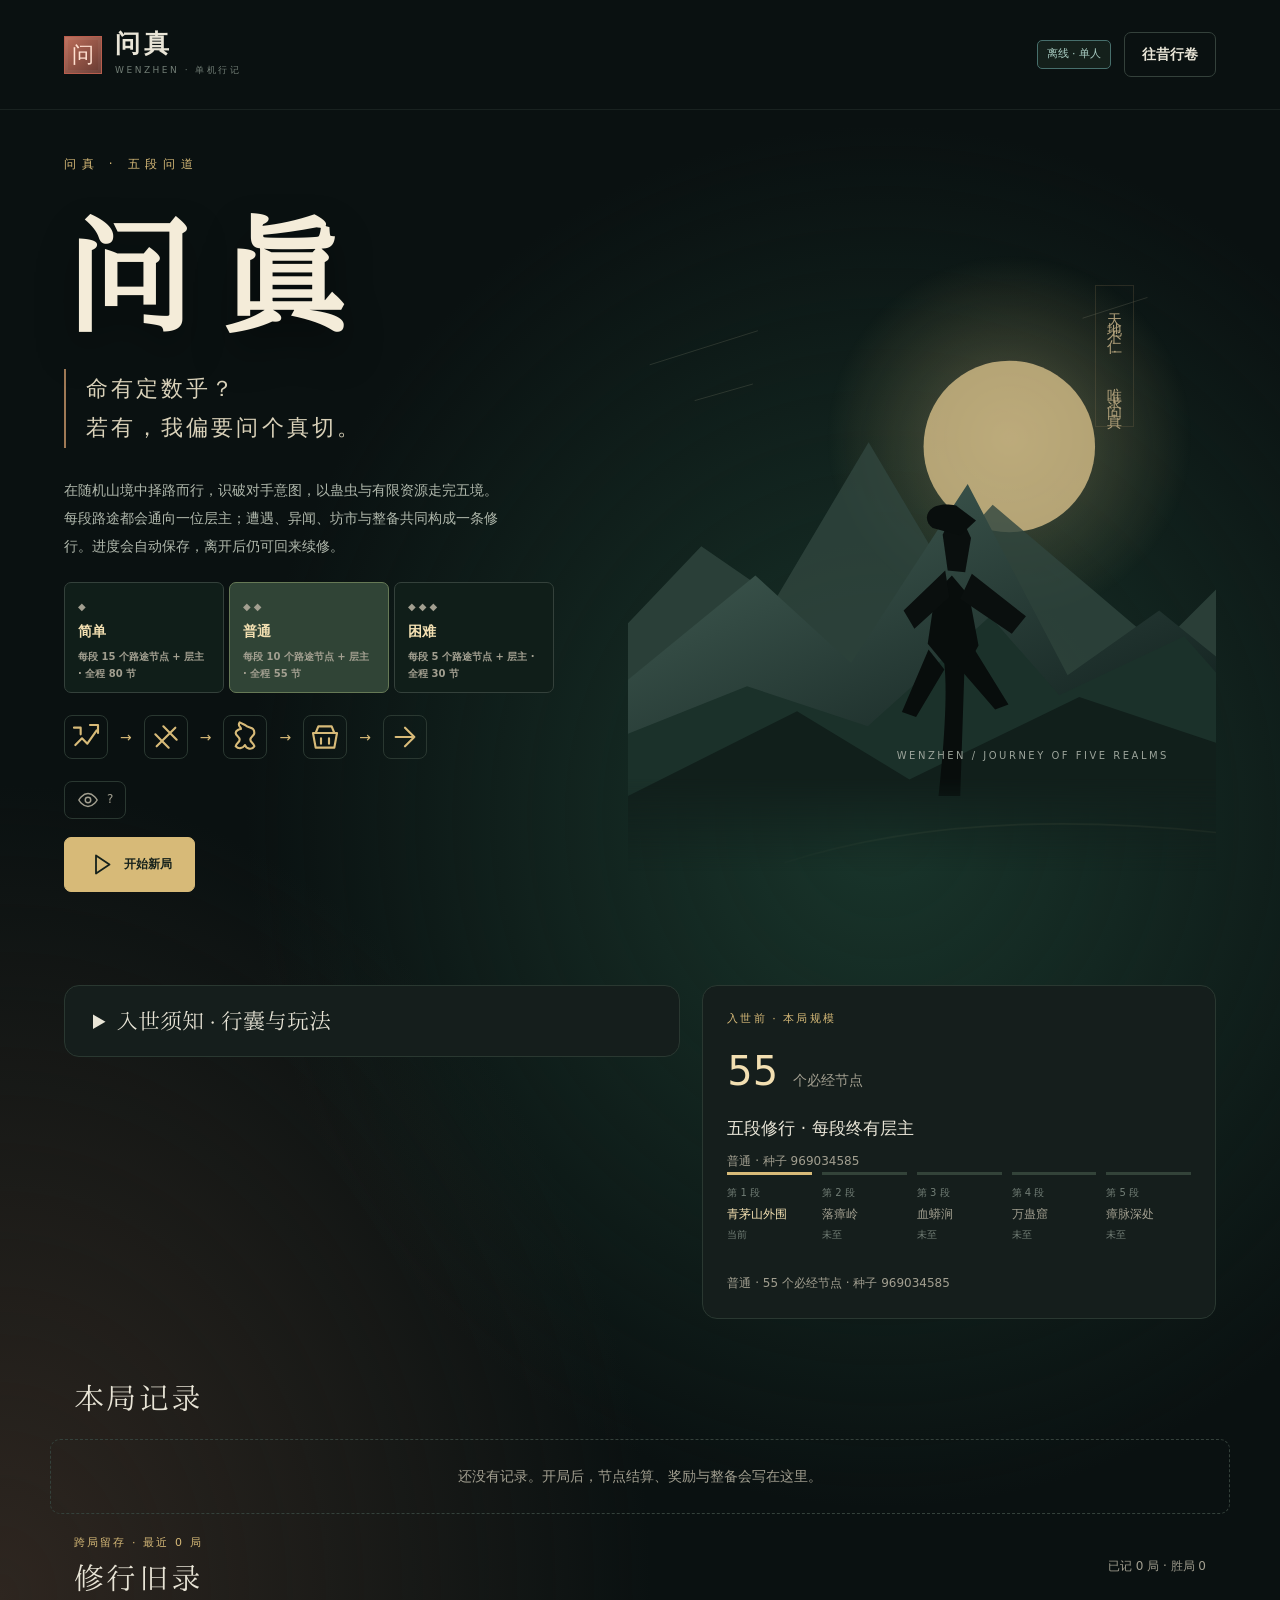
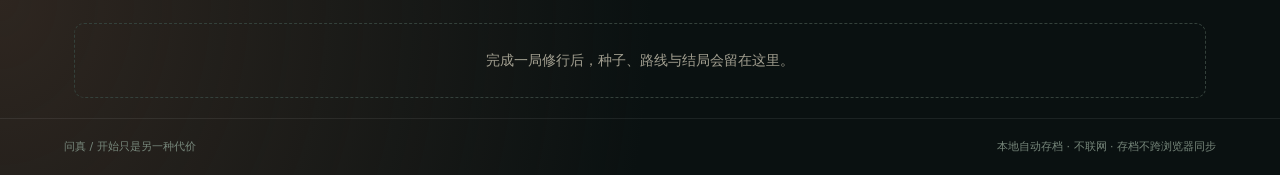
==== commit 4bb5d9b8: "feat: rework lab into integrated UI with Gu card art and clearer guidance - Add js/ui.js presentatio" ====
--- a/lab.html
+++ b/lab.html
@@ -1,83 +1,37 @@
-<!-- AI生成 -->
-<!DOCTYPE html>
-<html lang="zh-CN">
-<head>
-<meta charset="utf-8" />
-<meta name="viewport" content="width=device-width, initial-scale=1" />
-<title>问真</title>
-<link rel="icon" href="data:," />
-<link rel="stylesheet" href="css/lab.css?v=inkseal-3" />
-</head>
-<body data-page="hall" data-run-active="false">
-  <div id="bg"></div>
-  <div id="grain"></div>
-
-  <!-- 惯性布局：状态条（常在顶）→ 行程脊（我在哪）→ 场景舞台（一事）→ 行动坞（下一步永远同一位置） -->
-  <header id="hud">
-    <div class="who">
-      <span class="app">问真</span>
-      <span class="tag" id="hud-talent">丙等 · 一转初阶</span>
-    </div>
-    <div class="pools">
-      <div class="pool qi">
-        <label>真元</label>
-        <div class="bar" id="hud-qi-meter" role="meter" aria-label="真元" aria-valuemin="0" aria-valuemax="20" aria-valuenow="20"><i id="hud-qi"></i></div>
-        <span class="num" id="hud-qi-num">20/20</span>
-      </div>
-      <div class="pool thought">
-        <label title="每回合重新可用；持续灌元会占用部分余量">操控</label><span class="num" id="hud-thought">3</span>
-      </div>
-      <div class="pool">
-        <label>元石</label><span class="num" id="hud-stone">3</span>
-      </div>
-      <div class="pool blood">
-        <label>气血</label><span class="num" id="hud-blood">12</span>
-      </div>
-      <div class="pool life">
-        <label>寿元</label><span class="num" id="hud-life">60</span>
-      </div>
-      <div class="pool soul">
-        <label>魂魄</label><span class="num" id="hud-soul">1/4</span>
-      </div>
-    </div>
-    <button id="reset" class="ghost" aria-label="放弃当前局并重新开始">放弃并重开</button>
-  </header>
-
-  <!-- 行程脊：位置与进度只读；切换场景走场景内链接，不靠猜页签 -->
-  <div id="spine" role="region" aria-label="行程位置">
-    <nav id="tabs" aria-label="场景视图">
-      <button data-tab="hall" class="on">大厅</button>
-      <button data-tab="map">行程</button>
-      <button data-tab="battle">战斗</button>
-      <button data-tab="prep">整备</button>
-      <button data-tab="cover" hidden data-dev-only>覆盖</button>
-    </nav>
-    <div class="nav-context" aria-live="polite">
-      <span id="run-context">尚未开始修行</span>
-      <span id="run-progress">五境修行</span>
-    </div>
-  </div>
-
-  <main id="stage">
-    <section id="panel-hall" class="panel on"></section>
-    <section id="panel-map" class="panel"></section>
-    <section id="panel-node-action" class="panel"></section>
-    <section id="panel-battle" class="panel"></section>
-    <section id="panel-prep" class="panel"></section>
-    <section id="panel-reward" class="panel"></section>
-    <section id="panel-cover" class="panel"></section>
-    <section id="panel-ending" class="panel"></section>
-  </main>
-
-  <!-- 主行动坞：下一步永远在底部同一位置；内容由当前场景主按钮提升/镜像 -->
-  <footer id="dock" aria-label="主行动">
-    <div class="dock-hint" id="dock-hint">选择难度，开始修行</div>
-    <div class="dock-slot" id="dock-slot"></div>
-  </footer>
-
-  <div id="toast"></div>
-  <!-- 普通脚本按顺序加载，不用 ES module：这样直接双击 lab.html 也能跑（file:// 下 module 会被 CORS 拦）。 -->
-  <!-- 合并：样式=lab.css，逻辑=MVP（mvp_logic = CombatCore）。禁止双引擎。 -->
+<!doctype html>
+<html lang="zh-CN"><head><meta charset="utf-8"><meta name="viewport" content="width=device-width,initial-scale=1"><meta name="theme-color" content="#101716"><meta name="color-scheme" content="dark"><title>问真</title><link rel="icon" href="data:,"><link rel="stylesheet" href="css/lab.css?v=integrated-1"></head>
+<body data-page="hall" data-run-active="false"><div class="shell">
+<aside class="sidebar"><div class="brand"><div class="seal">问</div><div><div class="brand-name song">问真</div><div class="brand-sub">一念 · 万般因果</div></div></div><div class="nav-heading">本局行程</div><nav id="tabs" aria-label="游戏导航"><button class="navitem" data-tab="map"><svg viewBox="0 0 24 24" fill="none" stroke="currentColor" stroke-linecap="round" stroke-linejoin="round" aria-hidden="true"><path d="M4 18l5-5 4 4 7-10 M3 5h5v5 M15 3h6v6"/></svg><span>命途</span><span class="key">1</span></button>
+<button class="navitem" data-tab="battle"><svg viewBox="0 0 24 24" fill="none" stroke="currentColor" stroke-linecap="round" stroke-linejoin="round" aria-hidden="true"><path d="M5 19L19 5 M10 4l10 10 M4 10l10 10"/></svg><span>交锋</span><span class="key">2</span></button>
+<button class="navitem" data-tab="gu"><svg viewBox="0 0 24 24" fill="none" stroke="currentColor" stroke-linecap="round" stroke-linejoin="round" aria-hidden="true"><path d="M12 3c3 3 7 1 7 6 0 2-3 3-3 5 0 2 3 3 3 5-2 3-6 2-7-1-2 3-5 3-7 1 0-2 3-3 3-5 0-2-3-3-3-5 0-2 3-3 4-3 0-2-3-2-1-5z"/></svg><span>蛊藏</span><span class="key">3</span></button>
+<button class="navitem" data-tab="prep"><svg viewBox="0 0 24 24" fill="none" stroke="currentColor" stroke-linecap="round" stroke-linejoin="round" aria-hidden="true"><path d="M3 9h18l-2 11H5L3 9z M5 9l2-5h10l2 5 M9 13v4 M15 13v4"/></svg><span>整备与交易</span><span class="key">4</span></button>
+<button class="navitem" data-tab="cult"><svg viewBox="0 0 24 24" fill="none" stroke="currentColor" stroke-linecap="round" stroke-linejoin="round" aria-hidden="true"><path d="M12 2c-2 4-6 6-6 11a6 6 0 0012 0c0-4-4-7-6-11z M9 14c0 3 2 5 3 5"/></svg><span>修行</span><span class="key">5</span></button>
+<button class="navitem" data-tab="journal"><svg viewBox="0 0 24 24" fill="none" stroke="currentColor" stroke-linecap="round" stroke-linejoin="round" aria-hidden="true"><path d="M5 4h14v16H5z M8 8h8 M8 12h8 M8 16h5"/></svg><span>行记</span><span class="key">6</span></button>
+<button class="navitem" data-tab="records"><svg viewBox="0 0 24 24" fill="none" stroke="currentColor" stroke-linecap="round" stroke-linejoin="round" aria-hidden="true"><path d="M3 5h18v4H3z M5 9v11h14V9 M10 13h4"/></svg><span>往昔行卷</span><span class="key"></span></button>
+<button class="navitem" data-tab="hall"><svg viewBox="0 0 24 24" fill="none" stroke="currentColor" stroke-linecap="round" stroke-linejoin="round" aria-hidden="true"><path d="M4 11L12 4l8 7v9H4z"/></svg><span>返回首页</span><span class="key"></span></button><button class="navitem" data-tab="cover" hidden>开发覆盖</button></nav><div class="side-foot"><div id="side-position" class="small muted"></div><div id="save-indicator" class="status"></div><div id="side-seed" class="tiny faint"></div></div></aside>
+<div class="main"><header id="hud" class="topbar"><div class="crumb"><span class="part">问真</span><span class="faint">/</span><span id="view-title" class="now">首页</span><span id="hud-talent" class="chip"></span></div><div class="top-res">
+<div class="res pool blood"><span class="reslabel">气血</span><b id="hud-blood" class="number"></b></div>
+<div class="res pool qi"><span class="reslabel">真元</span><b id="hud-qi-num" class="number"></b><div id="hud-qi-meter" class="bar" role="meter" aria-label="真元"><i id="hud-qi"></i></div></div>
+<div class="res pool thought"><span class="reslabel">操控</span><b id="hud-thought" class="number"></b></div>
+<div class="res pool soul"><span class="reslabel">魂魄</span><b id="hud-soul" class="number"></b></div>
+<div class="res pool"><span class="reslabel">元石</span><b id="hud-stone" class="number"></b></div>
+<div class="res pool life"><span class="reslabel">寿元</span><b id="hud-life" class="number"></b></div></div></header>
+<div id="spine" class="nav-context"><span id="run-context"></span><span id="run-progress"></span><button id="reset" class="ghost">放弃并重开</button></div>
+<main id="stage" class="page" tabindex="-1"><section id="panel-hall" class="panel view on"></section>
+<section id="panel-map" class="panel view"></section>
+<section id="panel-node-action" class="panel view"></section>
+<section id="panel-battle" class="panel view"></section>
+<section id="panel-prep" class="panel view"></section>
+<section id="panel-reward" class="panel view"></section>
+<section id="panel-gu" class="panel view"></section>
+<section id="panel-cult" class="panel view"></section>
+<section id="panel-journal" class="panel view"></section>
+<section id="panel-records" class="panel view"></section>
+<section id="panel-cover" class="panel view"></section>
+<section id="panel-ending" class="panel view"></section></main>
+</div></div>
+<nav id="mobile-tabs" class="mobile-nav" aria-label="手机快捷导航"><button data-ui-page="map"><svg viewBox="0 0 24 24" fill="none" stroke="currentColor" stroke-linecap="round" stroke-linejoin="round" aria-hidden="true"><path d="M4 18l5-5 4 4 7-10 M3 5h5v5 M15 3h6v6"/></svg>命途</button><button data-ui-page="battle"><svg viewBox="0 0 24 24" fill="none" stroke="currentColor" stroke-linecap="round" stroke-linejoin="round" aria-hidden="true"><path d="M5 19L19 5 M10 4l10 10 M4 10l10 10"/></svg>交锋</button><button data-ui-page="gu"><svg viewBox="0 0 24 24" fill="none" stroke="currentColor" stroke-linecap="round" stroke-linejoin="round" aria-hidden="true"><path d="M12 3c3 3 7 1 7 6 0 2-3 3-3 5 0 2 3 3 3 5-2 3-6 2-7-1-2 3-5 3-7 1 0-2 3-3 3-5 0-2-3-3-3-5 0-2 3-3 4-3 0-2-3-2-1-5z"/></svg>蛊藏</button><button data-ui-page="prep"><svg viewBox="0 0 24 24" fill="none" stroke="currentColor" stroke-linecap="round" stroke-linejoin="round" aria-hidden="true"><path d="M3 9h18l-2 11H5L3 9z M5 9l2-5h10l2 5 M9 13v4 M15 13v4"/></svg>整备与交易</button><button data-ui-page="cult"><svg viewBox="0 0 24 24" fill="none" stroke="currentColor" stroke-linecap="round" stroke-linejoin="round" aria-hidden="true"><path d="M12 2c-2 4-6 6-6 11a6 6 0 0012 0c0-4-4-7-6-11z M9 14c0 3 2 5 3 5"/></svg>修行</button><button data-ui-page="journal"><svg viewBox="0 0 24 24" fill="none" stroke="currentColor" stroke-linecap="round" stroke-linejoin="round" aria-hidden="true"><path d="M5 4h14v16H5z M8 8h8 M8 12h8 M8 16h5"/></svg>行记</button><button data-ui-page="records"><svg viewBox="0 0 24 24" fill="none" stroke="currentColor" stroke-linecap="round" stroke-linejoin="round" aria-hidden="true"><path d="M3 5h18v4H3z M5 9v11h14V9 M10 13h4"/></svg>往昔行卷</button><button data-ui-page="hall"><svg viewBox="0 0 24 24" fill="none" stroke="currentColor" stroke-linecap="round" stroke-linejoin="round" aria-hidden="true"><path d="M4 11L12 4l8 7v9H4z"/></svg>返回首页</button></nav>
+<div id="toast" role="status" aria-live="polite"></div><dialog id="ui-confirm" aria-labelledby="confirm-title"><div class="over">问真 · 抉择</div><h2 id="confirm-title"></h2><p id="confirm-description"></p><div class="modal-actions"><button data-confirm-cancel>取消</button><button class="primary" data-confirm-accept>确认</button></div></dialog>
   <script src="js/data.js"></script>
   <script src="js/canon.js"></script>
   <script src="js/balance.js"></script>
@@ -101,6 +55,7 @@
        两者缺席时全部静默回退 lab.css 原生 CSS 动画，不影响玩法与走盘。 -->
   <script src="js/vendor/gsap.min.js"></script>
   <script src="js/motion.js?v=motion-2"></script>
+  <script src="js/ui.js"></script>
   <script src="js/main.js"></script>
   <!-- 内联脚本不会被 CORS 拦，可靠地兜底：外部脚本若没执行（旧缓存 / 路径错 / 版本不匹配），
        页面会明确报错，而不是留一个 HUD 看着正常、按钮却没反应的空壳。 -->
--- a/css/lab.css
+++ b/css/lab.css
@@ -1,1289 +1,411 @@
-/* 问真 · 场景舞台 UI ——「朱印落墨」
-   美术方向：界面是画在五幅夜山水墨上的一层题跋。暖墨作底、绢白作字，
-   朱砂只留给「落子/当下/险」，元石青只给生机，铜金只给财货。
-   惯性模型：状态条（顶）→ 行程脊（我在哪）→ 场景舞台（一次一事）→ 主行动坞（下一步固定底部）。
-   只改呈现层；数据、规则、命令面不受本文件影响。 */
+:root{--bg:#0b1111;--side:#101817;--surface:#151e1c;--surface2:#1b2622;--surface3:#24312b;--ink:#e9e5d7;--muted:#a29f90;--faint:#727e76;--stroke:#34413b;--line:#2a3831;--gold:#d7ba78;--pale:#f2dfb1;--red:#c9705e;--teal:#84aaa0;--green:#9eb697;--shadow:0 22px 75px #0005;--radius:15px;font-family:"PingFang SC","Microsoft YaHei","Noto Sans CJK SC",system-ui,sans-serif}
+*{box-sizing:border-box}html{min-height:100%;scroll-behavior:smooth}body{margin:0;min-height:100vh;background:var(--bg);color:var(--ink);font-size:14px;line-height:1.65}button,input,select{font:inherit}button{cursor:pointer}button:disabled{cursor:not-allowed;opacity:.40}button:focus-visible,a:focus-visible,input:focus-visible,select:focus-visible,[tabindex]:focus-visible{outline:2px solid var(--gold);outline-offset:4px}a{color:var(--gold)}.song{font-family:"Songti SC","STSong","SimSun","Noto Serif CJK SC",serif}.over{font-size:11px;letter-spacing:.25em;color:var(--gold);font-weight:700}.muted{color:var(--muted)}.faint{color:var(--faint)}.small{font-size:12px}.tiny{font-size:11px}.good{color:var(--green)}.warn{color:#e2b86f}.danger{color:#e58c80}.accent{color:var(--gold)}.nowrap{white-space:nowrap}.hide{display:none!important}
+button{background:transparent;color:inherit;border:0}.btn{display:inline-flex;gap:9px;align-items:center;justify-content:center;border:1px solid var(--stroke);padding:10px 17px;border-radius:7px;min-height:40px;font-weight:650;transition:background .17s,border-color .17s,transform .17s;text-align:center}.btn:not(:disabled):hover{background:#ffffff0d;border-color:#8a9a87}.btn.primary{background:var(--gold);color:#15211b;border-color:var(--gold)}.btn.primary:not(:disabled):hover{background:#f1d28e}.btn.soft{background:#29392f;color:var(--pale);border-color:#48604b}.btn.danger-btn{color:#ecc2b8;border-color:#70463e}.btn.ghost{border-color:transparent}.btn.smallbtn{padding:6px 11px;font-size:12px;min-height:32px}.btn.full{width:100%}.chip{display:inline-flex;align-items:center;gap:6px;padding:4px 9px;border:1px solid var(--stroke);background:#14201b;border-radius:5px;font-size:11px;color:var(--muted);white-space:nowrap}.chip.gold{border-color:#766746;color:#e4c58a}.chip.red{border-color:#815344;color:#e49b8b}.chip.blue{border-color:#476f6c;color:#a7cbc1}.pill-dot{width:6px;height:6px;background:currentColor;border-radius:50%;display:inline-block}.mono{font-variant-numeric:tabular-nums;font-feature-settings:"tnum"}.divider{border:0;border-top:1px solid var(--line);margin:20px 0}.empty{border:1px dashed var(--stroke);border-radius:10px;padding:25px;color:var(--muted);text-align:center}.empty strong{display:block;color:var(--ink);font-weight:550;margin:7px 0}.kbd{border:1px solid var(--stroke);border-bottom-width:2px;padding:0 5px;border-radius:4px;color:var(--faint);font-size:10px}
+#app{min-height:100vh}.shell{display:grid;grid-template-columns:222px minmax(0,1fr);min-height:100vh}.sidebar{position:sticky;top:0;height:100vh;background:var(--side);border-right:1px solid var(--line);padding:25px 17px 19px;display:flex;flex-direction:column;z-index:8}.brand{display:flex;gap:13px;align-items:center;padding:6px 10px 29px}.seal{height:38px;width:38px;border:1px solid #b85d4d;background:linear-gradient(140deg,#bd6e5a,#673a32);display:grid;place-items:center;color:#ffdfcf;font-size:22px;font-family:serif;box-shadow:inset 0 0 0 3px #ffffff0a}.brand-name{font-size:25px;letter-spacing:.17em;line-height:1.05;font-weight:700}.brand-sub{font-size:9px;letter-spacing:.28em;color:var(--faint);margin-top:6px}.nav-heading{color:#6d8178;font-size:10px;letter-spacing:.23em;margin:18px 12px 8px}.navitem{display:flex;align-items:center;gap:13px;width:100%;text-align:left;padding:12px 14px;border-radius:8px;color:#a3b1a6;font-weight:550;margin:2px 0;position:relative}.navitem:hover{background:#ffffff0a;color:var(--ink)}.navitem.active{background:#293b31;color:#f3e2b9}.navitem.active:before{content:"";position:absolute;left:0;top:9px;bottom:9px;width:2px;background:var(--gold);border-radius:5px}.navitem svg{width:17px;height:17px;stroke-width:1.6;flex-shrink:0}.navitem .key{margin-left:auto;color:#6a786e;font-size:10px}.side-foot{margin-top:auto;padding:13px 10px;border-top:1px solid var(--line)}.side-foot .status{display:flex;align-items:center;gap:8px;color:#aebcae;margin:6px 0}.side-foot .status:before{content:"";width:6px;height:6px;border-radius:50%;background:#81b99c}.side-foot .status.fail:before{background:var(--red)}.main{min-width:0}.topbar{height:78px;display:flex;align-items:center;justify-content:space-between;gap:20px;padding:0 33px;border-bottom:1px solid var(--line);background:#111918b8;backdrop-filter:blur(12px);position:sticky;top:0;z-index:7}.crumb{display:flex;align-items:center;gap:11px;white-space:nowrap;min-width:0}.crumb .part{font-size:11px;color:var(--faint);letter-spacing:.1em}.crumb .now{font-size:14px;color:var(--ink)}.top-res{display:flex;align-items:center;gap:20px;overflow:auto;scrollbar-width:none}.res{display:flex;align-items:center;gap:8px;white-space:nowrap}.res svg{width:17px;height:17px;color:var(--gold)}.res .number{font-weight:750;font-variant-numeric:tabular-nums}.res .reslabel{font-size:11px;color:var(--faint)}.page{max-width:1550px;margin:0 auto;padding:30px 36px 64px}.page-title{display:flex;align-items:flex-end;justify-content:space-between;gap:16px;margin-bottom:26px}.page-title h1{font-family:"Songti SC",SimSun,serif;font-size:34px;font-weight:600;letter-spacing:.1em;margin:5px 0 0;line-height:1.3}.page-title p{margin:6px 0 0;color:var(--muted)}.head-actions{display:flex;gap:9px;flex-wrap:wrap}.two-col{display:grid;grid-template-columns:minmax(0,1.35fr) minmax(315px,.83fr);gap:19px}.three-col{display:grid;grid-template-columns:repeat(3,minmax(0,1fr));gap:15px}.panel{background:var(--surface);border:1px solid var(--line);border-radius:var(--radius);box-shadow:0 4px 15px #0001;overflow:hidden}.panel-pad{padding:23px}.panel-head{padding:19px 23px 15px;border-bottom:1px solid var(--line);display:flex;align-items:center;justify-content:space-between;gap:15px}.panel-head h2{margin:0;font-size:17px;font-weight:600}.panel-sub{color:var(--muted);font-size:12px}.h2{font:500 24px/1.3 "Songti SC",SimSun,serif;letter-spacing:.08em}.stack{display:grid;gap:14px}.row{display:flex;align-items:center;gap:10px}.between{justify-content:space-between}.wrap{flex-wrap:wrap}.gap6{gap:6px}.gap18{gap:18px}.spacer{flex:1}.value{font-size:24px;font-weight:600;line-height:1.3}.meter{height:5px;background:#35413b;border-radius:20px;overflow:hidden;margin-top:9px}.meter>i{display:block;height:100%;background:var(--gold);border-radius:20px;transition:width .3s}.meter.health>i{background:#cd806a}.meter.soul>i{background:#86b4af}.meter.control>i{background:#9aab83}.alert{border:1px solid #875746;background:#573b2d35;color:#ecc2ad;border-radius:9px;padding:12px 15px;font-size:12px;margin-bottom:16px}.notice{padding:12px 15px;border:1px solid #4b665b;background:#1a3028;border-radius:8px;color:#bdccbb;font-size:12px}.section-label{font-size:11px;color:var(--gold);letter-spacing:.19em;text-transform:uppercase;margin:0 0 12px}.mini-stat{padding:14px;border:1px solid var(--line);background:#16211d;border-radius:9px;min-width:0}.mini-stat b{display:block;font-size:22px;line-height:1.2;margin-top:5px}
+/* Home */
+.home{min-height:100vh;background:radial-gradient(ellipse at 69% 46%,#19352b 0%,transparent 51%),radial-gradient(ellipse at 0% 90%,#2e2620 0%,transparent 36%),#0a1111;display:grid;grid-template-rows:auto 1fr auto}.home-top{display:flex;justify-content:space-between;align-items:center;padding:31px min(5vw,75px);border-bottom:1px solid #65796a2b}.home-top .brand{padding:0}.home-top-right{display:flex;gap:13px;align-items:center}.home-stage{max-width:1450px;width:100%;margin:auto;display:grid;grid-template-columns:1fr 1.08fr;align-items:center;gap:20px;padding:35px 5vw 55px}.home-copy{position:relative;z-index:1;padding:10px 0 20px}.home-copy .eyebrow{color:var(--gold);letter-spacing:.47em;font-size:12px;margin:0 0 25px}.home-copy h1{font-family:"Songti SC",SimSun,serif;font-size:clamp(85px,10vw,165px);letter-spacing:.21em;margin:0 0 13px;line-height:1.25;font-weight:600;color:#f4ecd9;text-shadow:0 20px 40px #0006}.home-verse{border-left:2px solid #9f7955;padding-left:20px;font:22px/1.8 "Songti SC",SimSun,serif;color:#d9d1b9;letter-spacing:.14em;margin:14px 0 28px}.home-desc{max-width:420px;color:#b0b8ac;line-height:2;margin-bottom:30px}.home-actions{display:flex;gap:10px;flex-wrap:wrap}.home-actions .btn{min-width:146px;padding:13px 23px}.difficulty-picker{display:flex;border:1px solid var(--stroke);border-radius:8px;padding:4px;margin-bottom:18px;width:max-content;background:#101e19}.diff-option{padding:8px 16px;color:#abb7a8;border-radius:5px}.diff-option.selected{background:#304436;color:var(--pale)}.home-art{height:min(74vh,700px);min-height:480px;position:relative;overflow:hidden;mask-image:linear-gradient(to bottom,transparent 0%,black 10%,black 86%,transparent 100%)}.home-art svg{width:100%;height:100%}.vertical-stamp{position:absolute;top:12%;right:14%;writing-mode:vertical-rl;font:15px "Songti SC",serif;letter-spacing:.6em;color:#ad9d78;border:1px solid #8c76553b;padding:15px 9px}.art-index{position:absolute;bottom:16%;right:8%;font-size:10px;letter-spacing:.25em;color:#9ba39a}.home-bottom{padding:19px 5vw;display:flex;gap:15px;justify-content:space-between;color:#77877b;font-size:11px;border-top:1px solid #ffffff13}
+/* Map */
+.map-scene{position:relative;background:radial-gradient(ellipse at 50% 0%,#2a3b31 0%,transparent 67%),#131d19;min-height:570px;padding:15px 24px 34px;overflow:hidden}.map-scene:before{content:"";position:absolute;inset:0;background:repeating-linear-gradient(90deg,transparent 0 109px,#ffffff05 110px),linear-gradient(0deg,transparent 99%,#ffffff04 100%);background-size:auto,100% 65px;pointer-events:none}.map-mountain{position:absolute;bottom:0;left:0;width:100%;opacity:.15;pointer-events:none}.map-progress{position:relative;display:flex;gap:6px;align-items:center;justify-content:space-between;padding:16px 0 25px;border-bottom:1px solid #ffffff12}.segment-marker{flex:1;position:relative;text-align:center;font-size:11px;color:#738579;letter-spacing:.12em}.segment-marker:before{content:"";display:block;height:3px;background:#334339;margin-bottom:9px}.segment-marker.done:before{background:var(--gold)}.segment-marker.current{color:var(--pale)}.segment-marker.current:before{background:linear-gradient(90deg,var(--gold),#3c4d3e)}.route-list{position:relative;display:flex;flex-direction:column;gap:20px;max-width:660px;margin:23px auto}.route-line{position:absolute;left:50%;top:30px;bottom:30px;border-left:1px dashed #a9975a55;z-index:0}.route-row{display:grid;grid-template-columns:repeat(3,minmax(0,1fr));gap:12px;position:relative;z-index:1}.route-row.dimmed{opacity:.34}.route-node{min-height:108px;border:1px solid #53604d;background:#17231dcc;padding:13px 10px;border-radius:10px;text-align:center;display:flex;flex-direction:column;align-items:center;justify-content:center;gap:5px;position:relative;backdrop-filter:blur(5px)}.route-node:before{content:"";position:absolute;top:-13px;left:50%;height:12px;border-left:1px dashed #776d53;opacity:.6}.route-node:after{content:"";position:absolute;bottom:-13px;left:50%;height:12px;border-left:1px dashed #776d53;opacity:.6}.route-node .symbol{font-size:20px;line-height:1.1;font-family:serif;color:var(--gold)}.route-node .node-name{font-size:12px;font-weight:650}.route-node .node-meta{font-size:10px;color:#a1b0a2}.route-node.available{border-color:#a88b5c;background:linear-gradient(160deg,#35412e,#17251e)}.route-node.available:hover{background:#334734;transform:translateY(-2px)}.route-node.selected{border-color:var(--gold);background:#4a4830}.route-node.locked{border-style:dashed;cursor:default}.route-node.done{border-color:#405748;background:#202b22;color:#b2bda8}.route-node.boss{background:#322521;border-color:#8d6155}.route-node .num{position:absolute;top:5px;left:8px;color:#7b8d7b;font-size:9px}.map-caption{position:relative;margin:18px auto 0;text-align:center;font-size:11px;color:#85998d}.event-banner{background:linear-gradient(128deg,#25382e,#15231d);border:1px solid #486349;border-radius:11px;padding:21px;margin-bottom:15px;position:relative;overflow:hidden}.event-banner:after{content:"";position:absolute;right:-24px;top:-35px;width:180px;height:180px;border:1px solid #c8ac7020;border-radius:50%;box-shadow:0 0 0 28px #c8ac700a,0 0 0 58px #c8ac7008}.event-banner h3{font:500 25px "Songti SC",SimSun,serif;margin:5px 0;letter-spacing:.1em}.event-banner p{max-width:490px;margin:7px 0;color:#b8c3b8;font-size:12px}.choice{width:100%;display:block;text-align:left;border:1px solid var(--stroke);background:#1b2721;border-radius:9px;padding:14px 14px;margin:9px 0}.choice:hover:not(:disabled){background:#293b2d;border-color:#8f9274}.choice .choice-title{display:flex;gap:12px;justify-content:space-between;font-weight:650}.choice .choice-desc{font-size:11px;color:var(--muted);margin-top:4px}.choice .choice-index{font:12px Georgia;color:var(--gold)}.choice strong{color:var(--pale)}.timeline{display:grid;gap:0}.timeline-entry{border-left:1px solid #405345;margin-left:6px;padding:1px 0 18px 18px;position:relative;color:var(--muted);font-size:12px}.timeline-entry:before{content:"";position:absolute;left:-4px;top:8px;height:7px;width:7px;border-radius:50%;background:#839484}.timeline-entry b{color:var(--ink);font-weight:500}.timeline-entry small{color:#6f8476;display:block}
+/* Combat */
+.battle-banner{border:1px solid #67544b;background:linear-gradient(110deg,#352521,#161f1c 64%);border-radius:13px;padding:19px 24px;display:flex;justify-content:space-between;gap:20px;align-items:center;margin-bottom:20px}.battle-grid{display:grid;grid-template-columns:minmax(0,1.55fr) minmax(280px,.75fr);gap:19px}.arena{background:radial-gradient(ellipse at 51% 25%,#344035,#17221e 70%);border:1px solid #45534b;border-radius:13px;min-height:355px;padding:20px;position:relative;overflow:hidden}.arena:after{content:"";position:absolute;bottom:-80px;left:10%;right:10%;height:160px;border:1px solid #80877835;border-radius:50%;transform:perspective(500px) rotateX(64deg);pointer-events:none}.enemy-row{display:grid;grid-template-columns:repeat(auto-fit,minmax(175px,1fr));gap:13px;position:relative;z-index:1}.enemy-card{padding:16px;border:1px solid #56675c;border-radius:10px;background:#19241ee8;text-align:left;min-height:226px;position:relative}.enemy-card.target{border-color:var(--gold);box-shadow:0 0 0 1px #e8bc7280}.enemy-card.dead{opacity:.33}.enemy-card .enemy-symbol{width:59px;height:59px;background:radial-gradient(circle at 50% 30%,#745545,#292e27);border:1px solid #83735d;border-radius:45% 55% 48% 52%;margin:0 auto 13px;display:grid;place-items:center;font:30px "Songti SC",serif;color:#edc29e}.enemy-card .enemy-title{font-weight:700}.enemy-card .enemy-intent{font-size:11px;margin-top:9px;color:#f0ad8e}.enemy-card .enemy-meta{font-size:10px;color:var(--muted);margin-top:4px}.battle-divider{height:1px;background:linear-gradient(90deg,transparent,#8e977553,transparent);margin:22px 0}.hero-unit{display:flex;align-items:center;gap:18px;position:relative;z-index:1}.hero-icon{width:64px;height:74px;border:1px solid #9b8e62;border-radius:9px 9px 4px 4px;display:grid;place-items:center;background:linear-gradient(160deg,#4e5140,#1c2d27);font:31px "Songti SC",serif;color:#f6ddb1;box-shadow:0 8px 20px #0004}.hero-unit strong{font:20px "Songti SC",serif}.action-grid{display:grid;grid-template-columns:repeat(2,minmax(0,1fr));gap:10px}.action{border:1px solid var(--stroke);border-radius:10px;background:#1b2821;padding:14px;text-align:left;min-height:97px;display:flex;flex-direction:column;align-items:flex-start;justify-content:space-between}.action:hover:not(:disabled){background:#2a3d30;border-color:#8d956d}.action b{font-size:13px}.action p{margin:4px 0 0;color:var(--muted);font-size:11px}.action .cost{color:var(--gold);font-size:10px}.log{max-height:220px;overflow:auto;display:flex;flex-direction:column;gap:8px;padding:14px 18px}.logline{font-size:12px;color:#aeb6a9;padding-bottom:7px;border-bottom:1px solid #ffffff0d}.logline span{color:#6d8576;margin-right:7px;font-variant-numeric:tabular-nums}
+/* gu cards, stores */
+.gu-grid{display:grid;grid-template-columns:repeat(auto-fill,minmax(240px,1fr));gap:13px}.gu-card{padding:17px;border:1px solid var(--stroke);border-radius:11px;background:linear-gradient(150deg,#202c24,#141e1a);min-width:0}.gu-card:hover{border-color:#758270}.gu-head{display:flex;gap:12px;align-items:center}.gu-art{width:53px;height:58px;flex-shrink:0;display:grid;place-items:center;background:radial-gradient(circle,#485b49 0%,#233429 58%,#1c271e 65%);border:1px solid #5b7057;border-radius:9px;font:27px "Songti SC",serif;color:#f4d694;position:relative}.gu-art:after{content:"";position:absolute;inset:5px;border:1px solid #7892754c;border-radius:5px}.gu-card h3{font-size:16px;font-weight:600;margin:0}.gu-card .desc{font-size:12px;color:var(--muted);line-height:1.7;min-height:43px;margin:14px 0}.gu-footer{display:flex;gap:7px;flex-wrap:wrap;margin-top:14px}.gu-stat{display:flex;justify-content:space-between;padding:6px 0;border-bottom:1px solid #ffffff0c;font-size:11px;color:var(--muted)}.gu-stat b{color:#d8dccc;font-weight:500}.filterbar{display:flex;gap:9px;flex-wrap:wrap;margin-bottom:16px}.tab{padding:8px 14px;border:1px solid var(--stroke);border-radius:7px;color:var(--muted)}.tab.sel{color:var(--pale);border-color:#8e815e;background:#4f493021}.offer{display:flex;align-items:center;gap:15px;padding:16px 0;border-bottom:1px solid var(--line)}.offer:last-child{border:0}.offer-main{flex:1;min-width:0}.offer-main h3{margin:0;font-size:15px}.offer-main p{color:var(--muted);margin:4px 0 0;font-size:12px}.offer-price{font-size:15px;color:var(--gold);font-weight:700;white-space:nowrap}.requirement{display:flex;justify-content:space-between;gap:14px;align-items:center;padding:12px 0;border-bottom:1px solid var(--line)}.requirement .left{color:#b8c3b9}.requirement .right{font-weight:600}.requirement .right.missing{color:var(--red)}.cultivation-ring{height:170px;width:170px;border:1px solid #b7a37377;border-radius:50%;display:grid;place-items:center;margin:5px auto 14px;position:relative;box-shadow:0 0 0 15px #b7a3730c,0 0 0 32px #b7a37308;background:radial-gradient(circle,#425044,#1d2c24 70%)}.cultivation-ring:before{content:"";position:absolute;inset:11px;border:1px dashed #b7a37368;border-radius:50%}.cultivation-ring .rank{font:56px "Songti SC",serif;color:var(--pale);line-height:1}.cultivation-ring .stage{font-size:12px;letter-spacing:.3em;color:#d1c59b;text-align:center}.record{padding:18px 20px;border:1px solid var(--stroke);border-radius:10px;display:flex;gap:16px;align-items:center;justify-content:space-between;background:#1a2520}.record .record-heading{font-size:16px;font-weight:650}.record .record-detail{color:var(--muted);font-size:11px;margin:5px 0}.record .record-end{font-family:"Songti SC",serif;font-size:24px}.record .record-end.victory{color:var(--gold)}.record .record-end.defeat{color:var(--red)}
+/* ending */
+.ending-hero{padding:60px 24px;text-align:center;border:1px solid #80684680;border-radius:15px;background:radial-gradient(ellipse at 50% 0%,#334333 0%,#17211d 74%);position:relative;overflow:hidden}.ending-hero h1{font:600 clamp(55px,9vw,92px) "Songti SC",serif;letter-spacing:.26em;color:var(--pale);margin:14px 0}.ending-hero.defeat{background:radial-gradient(ellipse at 50% 0%,#4e332c 0%,#1c1d1b 74%)}.ending-hero p{color:#c3c4b5;max-width:550px;margin:0 auto 30px;line-height:2}.ending-hero:before,.ending-hero:after{content:"";position:absolute;width:290px;height:290px;border:1px solid #c7ba8050;border-radius:50%;top:-170px;left:calc(50% - 145px);pointer-events:none}.ending-hero:after{width:390px;height:390px;top:-218px;left:calc(50% - 195px);opacity:.4}
+/* Modal/toast */
+.modal-backdrop{position:fixed;inset:0;background:#020807da;z-index:30;display:grid;place-items:center;padding:17px;backdrop-filter:blur(5px)}.modal{background:#17231d;border:1px solid #65765d;border-radius:15px;box-shadow:var(--shadow);max-width:530px;width:100%;padding:27px;max-height:90vh;overflow:auto}.modal h2{font:500 27px "Songti SC",serif;margin:4px 0 9px}.modal p{color:#b6c0b5}.modal-actions{display:flex;gap:9px;justify-content:flex-end;margin-top:24px;flex-wrap:wrap}.toast{position:fixed;right:20px;bottom:23px;z-index:40;border:1px solid #6e7958;background:#243429;color:var(--pale);border-radius:9px;padding:12px 17px;box-shadow:var(--shadow);max-width:min(90vw,420px);font-size:12px}.toast.error{border-color:#a46a5b;background:#432f2a}.mobile-nav{display:none}.skip{position:absolute;left:10px;top:-60px;z-index:99;background:var(--gold);color:#14211b;padding:10px}.skip:focus{top:10px}.select{color:var(--ink);border:1px solid var(--stroke);background:#1b2822;border-radius:7px;padding:10px}.input{color:var(--ink);border:1px solid var(--stroke);background:#14221a;border-radius:7px;padding:10px 12px;width:100%}
+@media(max-width:1180px){.shell{grid-template-columns:185px minmax(0,1fr)}.page{padding:25px 22px 80px}.topbar{padding:0 22px}.top-res{gap:11px}.res .reslabel{display:block;position:absolute;width:1px;height:1px;padding:0;margin:-1px;overflow:hidden;clip-path:inset(50%);white-space:nowrap}.two-col{grid-template-columns:minmax(0,1fr) minmax(290px,.85fr)}.home-stage{grid-template-columns:1fr .9fr}.home-copy h1{font-size:100px}}
+@media(max-width:930px){.shell{display:block}.sidebar{display:none}.mobile-nav{position:fixed;bottom:0;left:0;right:0;background:#132019f5;backdrop-filter:blur(14px);border-top:1px solid #455146;z-index:16;display:flex;justify-content:space-around;padding:7px 6px max(7px,env(safe-area-inset-bottom))}.mobile-nav button{min-width:56px;display:grid;place-items:center;gap:1px;color:#a7b7a6;padding:3px;font-size:10px}.mobile-nav button.active{color:var(--gold)}.mobile-nav svg{height:19px;width:19px}.topbar{height:64px}.page{padding-bottom:115px}.two-col,.battle-grid{grid-template-columns:1fr}.home-stage{grid-template-columns:1fr}.home-art{position:absolute;inset:130px 0 5% 27%;opacity:.4;pointer-events:none}.home-copy{padding:50px 0 85px}.home-copy h1{font-size:clamp(90px,18vw,140px)}.home-stage{position:relative;min-height:75vh}.home-stage .home-copy{z-index:1}.home-top{padding:22px 5vw}}
+@media(max-width:600px){body{font-size:13px}.page{padding:20px 14px 100px}.topbar{padding:0 13px;gap:10px}.top-res{gap:11px}.res{gap:4px;font-size:12px}.res svg{width:14px}.crumb .part{display:none}.crumb .now{font-size:12px}.page-title{align-items:start;flex-direction:column;margin-bottom:17px}.page-title h1{font-size:28px}.panel-head{padding:15px 16px}.panel-pad{padding:17px}.three-col{grid-template-columns:repeat(2,minmax(0,1fr))}.home-top .home-top-right span{display:none}.home-copy h1{font-size:89px}.home-stage{overflow:hidden}.home-verse{font-size:17px}.home-art{inset:15% 0 7% 14%}.home-bottom{font-size:10px}.home-bottom span:last-child{display:none}.map-scene{min-height:490px;padding:13px}.route-row{gap:6px}.route-node{min-height:95px;padding:8px 4px}.route-node .node-name{font-size:11px}.route-node .node-meta{font-size:9px}.event-banner{padding:15px}.action-grid{grid-template-columns:repeat(2,minmax(0,1fr))}.enemy-row{grid-template-columns:repeat(2,minmax(0,1fr))}.enemy-card{padding:11px;min-height:220px}.battle-banner{flex-wrap:wrap;padding:14px}.offer{gap:9px}.offer .gu-art{height:44px;width:42px}.record{align-items:start;flex-direction:column}.head-actions{width:100%}.head-actions .btn{flex:1}}
+@media(prefers-reduced-motion:reduce){*,*:before,*:after{transition:none!important;animation:none!important;scroll-behavior:auto!important}}
+/* Integration: existing game renderers use the supplied mockup's surfaces and shell. */
+@font-face{font-family:ZhiSong;src:url('../assets/fonts/LXGWZhiSongCL-Regular.ttf') format('truetype');font-display:swap}
+:root{--jade:#9eb697;--hit-flash:#e58c80}
+[hidden]{display:none!important}
+body{overflow-x:hidden}
+button{border:1px solid var(--stroke);border-radius:7px;padding:9px 14px;min-height:40px;font-weight:550;transition:background .17s,border-color .17s}
+button:not(:disabled):hover{background:#ffffff0d;border-color:#8a9a87}
+button.primary{background:var(--gold);color:#15211b;border-color:var(--gold)}
+button.primary:not(:disabled):hover{background:#f1d28e}
+button.on{background:#304436;color:var(--pale);border-color:#667956}
+button.ghost{background:transparent;color:var(--muted)}
+button:disabled{opacity:.6}
+button svg{width:18px;height:18px}
+h1,h2,h3{font-family:ZhiSong,"Songti SC",SimSun,serif;font-weight:500;line-height:1.4}
+h2{font-size:30px;margin:5px 0 12px;letter-spacing:.08em}
+h3{font-size:22px;margin:5px 0 12px}
+p{margin:8px 0 14px}
+summary{cursor:pointer;color:var(--muted);padding:8px 0;font-size:12px}
+details[open]>summary{color:var(--gold)}
+.sidebar{overflow-y:auto}
+#tabs .navitem{border:0;min-height:44px}
+#tabs .navitem.on{background:#293b31;color:#f3e2b9}
+#tabs .navitem.on:before{content:"";position:absolute;left:0;top:9px;bottom:9px;width:2px;background:var(--gold)}
+.topbar{height:auto;min-height:78px;flex-wrap:wrap;padding:17px 30px;gap:12px}
+.top-res{gap:18px;max-width:100%;padding:2px 0}
+.pool.qi{position:relative;padding-bottom:4px}
+.bar{position:absolute;bottom:0;left:0;width:100%;height:2px;background:var(--stroke);overflow:hidden}
+.bar i{display:block;height:100%;background:var(--gold)}
+.nav-context{display:flex;gap:12px;justify-content:space-between;align-items:center;padding:11px 36px;border-bottom:1px solid var(--line);color:var(--muted);font-size:12px;flex-wrap:wrap}
+#reset{font-size:11px;min-height:30px;padding:4px 8px;margin-left:auto}
+#stage{max-width:1550px;padding:30px 36px 70px;min-height:calc(100vh - 124px)}
+#stage>.view{display:none;background:none;border:0;border-radius:0;box-shadow:none;overflow:visible}
+#stage>.view.on{display:block}
+#dock{display:none}
+.section-head{display:flex;justify-content:space-between;align-items:center;gap:20px;margin-bottom:24px}
+.section-head>div:first-child{min-width:0}
+.kicker,.eyebrow{font-size:11px;letter-spacing:.19em;color:var(--gold)}
+.section-head h2{margin-bottom:0}
+.resource-row,.chips,.button-row,.hall-actions,.leave-row{display:flex;gap:9px;align-items:center;flex-wrap:wrap}
+.guide-block,.map-help,.rail-block,.hall-ending,.hall-save-limits,.hall-loop,.hall-starting-kit{padding:20px 23px;background:var(--surface);border:1px solid var(--line);border-radius:var(--radius)}
+.guide-block ul{padding-left:20px;margin:10px 0 0;color:var(--muted);font-size:13px}
+.guide-block li+li{margin-top:9px}
+.guide-block.guide-more{padding:12px 20px}
+.muted,.gm,.gc,.pane-note,.prep-line,.difficulty-note,.hall-progress-label,.hall-preset{color:var(--muted);font-size:12px}
+.empty{margin:10px 0}
+.bad,.risk,.blocked,.action-blocked,.forewarn,.prep-debt-warning{color:#e58c80}
+.hall-save,.prep-debt-warning,.forewarn{border:1px solid #875746;background:#573b2d35;border-radius:9px;padding:12px 15px;font-size:12px;margin:14px 0}
+.hall-save.ok{border-color:#4b665b;background:#1a3028;color:#bdccbb}
+/* Home uses the original mockup artwork and composition. */
+body[data-page="hall"]>.shell{display:block}
+body[data-page="hall"] .sidebar,body[data-page="hall"] #hud,body[data-page="hall"] #spine,body[data-page="hall"] .mobile-nav{display:none}
+body[data-page="hall"] #stage{padding:0;max-width:none}
+#panel-hall{background:radial-gradient(ellipse at 69% 46%,#19352b 0%,transparent 51%),radial-gradient(ellipse at 0% 90%,#2e2620 0%,transparent 36%),#0a1111!important}
+.home-copy .hall-copy{max-width:440px;color:#b0b8ac;line-height:2;font-size:14px}
+.home-copy .eyebrow{margin-bottom:20px}
+.home-copy h1{font-family:ZhiSong,"Songti SC",SimSun,serif}
+.difficulty-row{display:flex;gap:5px;flex-wrap:wrap;margin:22px 0 18px}
+.difficulty-row button{display:block;background:#101e19;min-width:110px;flex:1;max-width:160px;text-align:left;padding:10px 13px}
+.difficulty-row button b{display:block;color:var(--pale);white-space:nowrap}
+.difficulty-row button span{display:block;font-size:10px;color:var(--muted);line-height:1.7;margin-top:5px}
+.difficulty-row button.on{background:#304436}
+.hall-actions{margin:18px 0}
+.home-copy .hall-actions button{padding:13px 22px}
+.home-details{max-width:1310px;margin:0 auto;padding:0 5vw 30px;display:grid;grid-template-columns:1.2fr 1fr;gap:22px}
+.home-reference{background:#151e1c;border:1px solid var(--line);border-radius:15px;padding:20px 24px;align-self:start}
+.home-reference>summary{font:22px ZhiSong,serif;color:var(--ink);padding:4px}
+.home-reference>*:not(summary){margin-top:15px}
+.hall-side{padding:24px;border:1px solid var(--line);background:#151e1c;border-radius:15px}
+.hall-big{font-size:40px;color:var(--pale);margin:10px 0}
+.hall-big span{font-size:14px;color:var(--muted);margin-left:10px}
+.hall-node{font-size:17px;margin-bottom:10px}
+.journey-meter,.hpline{height:5px;background:#35413b;border-radius:20px;overflow:hidden;margin:12px 0}
+.journey-meter i,.hpline i{display:block;height:100%;background:var(--gold)}
+.hpline i{background:#cd806a}
+.kit-list{padding-left:18px;color:var(--muted)}
+.kit-list li{margin:10px 0}
+.kit-list b{color:var(--ink)}
+.kit-list span{display:block;font-size:12px}
+#panel-hall>.journal,#panel-hall>.archive-section,#panel-hall>h2,#panel-hall>.empty{max-width:1180px;margin:20px auto;padding-left:24px;padding-right:24px}
+/* Route scene and adjacent decision information. */
+.map-workspace{display:grid;grid-template-columns:minmax(0,1.65fr) minmax(270px,1fr);gap:22px;align-items:start}
+.map-scene{border:1px solid var(--line);border-radius:15px;padding:24px;min-height:550px}
+.map-scene>*:not(.map-mountain){position:relative;z-index:1}
+.map-sidebar .map-help{color:var(--muted);font-size:13px}
+.segment-progress{display:flex;list-style:none;padding:0;gap:10px;margin:0 0 30px}
+.segment-step{flex:1;min-width:0;border-top:3px solid #334339;padding-top:10px;display:flex;flex-direction:column;gap:3px}
+.segment-step span,.segment-step em{font-size:10px;color:var(--faint);font-style:normal}
+.segment-step b{font-size:12px;font-weight:500;color:var(--muted)}
+.segment-step.current{border-color:var(--gold)}
+.segment-step.current b,.segment-step.done b{color:var(--pale)}
+.segment-step.done{border-color:#91ab83}
+.map-choice-title{font-size:17px;color:var(--pale);margin:25px 0 15px}
+.map-nodes{display:grid;grid-template-columns:repeat(auto-fit,minmax(160px,1fr));gap:12px}
+.map-node{position:relative;border:1px solid #53604d;border-radius:10px;background:#17231dcc;padding:17px 15px;display:flex;flex-direction:column;gap:12px;text-align:left;min-width:0;color:var(--ink)}
+.map-node.available{border-color:#82905b;box-shadow:0 0 24px #cdb87e0c}
+.map-node.available:hover{background:#243629;border-color:var(--gold)}
+.map-node.current{border-color:var(--gold);background:#293629}
+.map-node.done{opacity:.7}
+.map-node.locked{opacity:.5}
+.rn-top{display:flex;justify-content:space-between;align-items:center;gap:6px;font-size:10px;color:var(--muted);flex-wrap:wrap}
+.rn-top em{font-style:normal;color:var(--gold)}
+.route-index{font-size:20px;color:#7e957e;font-family:ZhiSong,serif}
+.rn-name{font-family:ZhiSong,serif;font-size:20px;color:var(--pale)}
+.rn-summary{font-size:12px;color:var(--muted)}
+.route-risk{font-size:11px;color:#bdccbb;line-height:1.8}
+.map-node[data-route-soul-risk="lethal"] .route-risk{color:#e58c80}
+.rn-facts{margin:0;font-size:12px;line-height:1.8}
+.rn-facts>div{margin:10px 0}
+.rn-facts dt{color:var(--gold)}
+.rn-facts dd{margin:0;color:var(--muted)}
+.route-facts{border-top:1px solid var(--line);order:5}
+.route-facts summary{font-size:11px;text-align:left}
+.route-card{background:#17231dcc;border:1px solid #53604d;border-radius:10px;overflow:hidden}
+.route-card.available{border-color:#82905b}
+.route-card>.map-node{border:0;border-radius:0;width:100%;min-height:205px;background:transparent}
+.route-card>.route-facts{padding:0 15px;margin:0 15px 8px}
+.map-enter{color:var(--gold);font-size:12px}
+.rn-state{color:var(--muted);font-size:12px}
+.journey-trail{display:flex;gap:9px;flex-wrap:wrap;margin-bottom:20px;color:var(--muted);font-size:11px}
+.journey-trail span{padding:5px 9px;border:1px solid var(--line);border-radius:5px}
+.legend{color:var(--muted);font-size:11px}
+.dot{display:inline-block;width:6px;height:6px;border-radius:50%;background:var(--gold);margin:0 5px}
+.dot.done{background:#91ab83}
+.dot.locked{background:#62776b}
+/* Events, trades and Gu. */
+.node-action-choices,.shop-grid,.grid,.reward-choices{display:grid;grid-template-columns:repeat(auto-fit,minmax(240px,1fr));gap:17px}
+.node-action-choice,.shop-offer,.gu,.reward-choices>button,.move{position:relative;background:var(--surface);border:1px solid var(--line);border-radius:15px;padding:21px;min-width:0;text-align:left}
+.node-action-choice.ready{border-color:#52664c}
+.na-head,.gu-foot,.shop-offer-head{display:flex;gap:12px;align-items:center;justify-content:space-between;flex-wrap:wrap}
+.na-head b,.gn{font-family:ZhiSong,serif;font-size:21px;color:var(--pale)}
+.na-head span{font-size:12px;color:var(--gold)}
+.na-summary,.na-unknown{color:var(--muted);font-size:13px}
+.node-action-choice p{font-size:13px}
+.node-action-choice button{width:100%;margin-top:15px}
+.node-action-help{font-size:12px;color:var(--muted);margin:24px 0;padding:16px 22px;border:1px solid var(--line);border-radius:10px}
+.gu img,.shop-offer img{width:92px;height:92px;object-fit:contain;display:block;margin:0 auto 18px}
+.gu .cnt{position:absolute;top:18px;right:18px;color:var(--gold);font-size:12px}
+.gu .gn{margin-bottom:6px}
+.ge,.choice-insight{font-size:13px;line-height:1.85;color:#c5c8b8;margin:12px 0}
+.choice-insight{background:#1a3028;border:1px solid #3a5347;padding:12px;border-radius:8px}
+.choice-insight p{margin:5px 0}
+.gu-foot{padding-top:15px;margin-top:16px;border-top:1px solid var(--line);font-size:12px;color:var(--gold)}
+.gu>button{margin:8px 0;display:block;width:100%}
+.gu .gu-notes{border-top:1px solid var(--line);margin-top:12px;font-size:12px;color:var(--muted)}
+.poc-moon-art{max-width:100%;height:140px;overflow:hidden}
+.poc-moon-art img{width:100%;height:140px;object-fit:contain}
+.shop-offer .so-head{display:flex;justify-content:space-between;gap:10px}
+.shop-offer .so-title{font-size:19px;color:var(--pale)}
+.so-name{font:21px ZhiSong,serif;color:var(--pale);margin:9px 0}
+.so-kind{font-size:11px;color:var(--gold)}
+.so-foot{display:flex;justify-content:space-between;gap:12px;border-top:1px solid var(--line);padding-top:13px;margin-top:15px;font-size:12px;color:var(--gold)}
+.shop-offer .so-desc,.shop-offer .so-detail{font-size:13px;color:var(--muted)}
+.shop-offer button{margin-top:15px;width:100%}
+.prep-head{display:flex;gap:20px;justify-content:space-between;align-items:center;flex-wrap:wrap;margin-bottom:24px}
+.prep-title{margin-right:auto}
+.prep-orient{font-size:12px;color:var(--muted)}
+.prep-orient b,.prep-orient span{display:block}
+.prep-debt-warning{flex-basis:100%}
+.prep-guides{display:grid;grid-template-columns:1fr 1fr;gap:15px;margin:20px 0}
+.prep-shell{display:grid;grid-template-columns:290px minmax(0,1fr);gap:20px;align-items:start}
+.prep-rail{display:grid;gap:15px}
+.rail-block h3{margin-top:10px}
+.rail-block .button-row{margin:15px 0}
+.rail-block p{font-size:13px;color:var(--muted)}
+.prep-line{margin:8px 0;line-height:1.85}
+.prep-tabs{display:flex;gap:8px;margin-bottom:17px;border-bottom:1px solid var(--line);padding-bottom:13px}
+.tab-count{font-size:10px;padding:2px 6px;background:#ffffff0a;margin-left:9px;border-radius:3px}
+.pane-note{margin:8px 0 18px}
+.prep-pane{display:none}
+.prep-pane.on{display:block}
+body[data-page="gu"] .prep-shell{display:block}
+body[data-page="cult"] .prep-shell{display:grid;grid-template-columns:minmax(250px,1fr) minmax(300px,1fr);max-width:1100px}
+body[data-page="cult"] .prep-rail{grid-template-columns:1fr}
+.cult-status{text-align:center;padding:28px;align-self:start}
+.cultivation-ring{margin:45px auto}
+.cult-stages{display:flex;gap:7px;margin:25px 0;font-size:11px;color:var(--muted)}
+.cult-stages span{flex:1;border-top:3px solid #3d4c42;padding-top:10px}
+.cult-stages span.reached{border-color:var(--gold);color:var(--pale)}
+.cult-status .notice{text-align:left;margin-top:20px}
+.gu-summary{margin-bottom:18px}
+@media(max-width:760px){body[data-page="cult"] .prep-shell{grid-template-columns:1fr}.gu-summary{gap:8px}.gu-summary .mini-stat{padding:12px}}
+/* Combat preserves real enemy intent, counters and controls. */
+.battle-head{display:flex;align-items:center;justify-content:space-between;gap:20px;margin-bottom:24px;flex-wrap:wrap}
+.battle-title-line{display:flex;gap:15px;align-items:center}
+.battle-title-line h2{margin:4px 0}
+.battle-live{font-size:12px;color:var(--muted)}
+.battle-runtime{display:flex;gap:24px}
+.battle-runtime>div{display:flex;flex-direction:column;gap:4px;font-size:11px;color:var(--muted)}
+.battle-runtime b{font-size:23px;color:var(--ink);font-weight:550}
+.battle-runtime i{font-size:12px;font-style:normal;color:var(--muted)}
+.enemy-stack{display:flex;gap:12px;margin:20px 0;flex-wrap:wrap}
+.enemy-stack button{flex:1;min-width:160px;background:var(--surface);text-align:left;padding:14px 18px}
+.enemy-stack button.on,.enemy-stack button.selected{border-color:var(--gold)}
+.enemy-stack button.target{border-color:var(--gold);background:#293b31}
+.ea-name{display:block;color:var(--pale);font-size:15px}
+.ea-hp{display:block;height:3px;background:#35413b;margin:8px 0;overflow:hidden;border-radius:10px}
+.ea-hp i{display:block;height:100%;background:#cd806a}
+.ea-intent,.ea-phase{display:block;font-size:11px;color:var(--muted)}
+.encounter{padding:25px;border:1px solid var(--line);background:var(--surface);border-radius:15px;display:flex;justify-content:space-between;align-items:center;gap:20px;flex-wrap:wrap;margin-bottom:24px}
+.tag-row{display:flex;gap:9px;flex-wrap:wrap;font-size:12px;color:var(--muted)}
+.enemy-stack img{width:42px;height:42px;object-fit:cover;border-radius:50%;float:left;margin-right:12px}
+.enemy-stack .enemy-name{color:var(--pale)}
+.field{display:grid;grid-template-columns:minmax(290px,.95fr) minmax(0,1.35fr);gap:20px;align-items:start}
+.foe,.pick,.battle-log-panel{background:var(--surface);border:1px solid var(--line);border-radius:15px;overflow:hidden;min-width:0}
+.target-overview{display:flex;gap:20px;padding:23px;align-items:center;background:radial-gradient(ellipse at 30% 30%,#304333,transparent)}
+.target-overview>img{width:115px;height:145px;object-fit:cover;border-radius:10px}
+.target-summary{flex:1;min-width:0}
+.fn{font-size:26px;margin:10px 0}
+.target-health{font-size:11px;color:var(--muted);display:flex;justify-content:space-between;gap:8px}
+.target-health b{font-size:17px;color:var(--ink)}
+.target-health i{font-size:12px;font-style:normal;color:var(--muted)}
+.target-intent{padding:22px;border-top:1px solid var(--line)}
+.target-intent-head{display:flex;justify-content:space-between;gap:10px;margin-bottom:13px;font-size:11px;color:var(--muted)}
+.target-intent-chips{display:flex;gap:8px;flex-wrap:wrap}
+.chip{white-space:normal;line-height:1.65}
+.chip.live{border-color:#766746;color:var(--pale)}
+.chip.spent,.chip.hidden,.chip.none{color:var(--muted)}
+.chip.flag{border-color:#815344;color:#e49b8b}
+.combat-details{border-top:1px solid var(--line);padding:10px 22px}
+.combat-detail-grid{display:grid;gap:16px;font-size:12px;color:var(--muted);padding:12px 0}
+.target-detail>div:first-child{margin-bottom:8px}
+.enemy-intel,.reaction-intel{font-size:12px;color:var(--muted);line-height:1.8;margin-top:12px}
+.pick{padding:23px}
+.pick-head{display:flex;justify-content:space-between;align-items:center;gap:15px}
+.pick-remaining{text-align:center;font-size:11px;color:var(--muted)}
+.pick-remaining b{display:block;font-size:30px;color:var(--gold);line-height:1.2}
+.pick-remaining span{display:block}
+.pick-group{margin-top:20px}
+.pick-group-title{color:var(--gold);font-size:11px;letter-spacing:.12em;margin:12px 0}
+.pick-group-title span{margin-left:10px;color:var(--muted)}
+.pick-actions{display:grid;grid-template-columns:repeat(auto-fit,minmax(165px,1fr));gap:10px}
+.pick-actions button{display:flex;flex-direction:column;align-items:flex-start;text-align:left;padding:14px;background:#19251f;border:1px solid #3d5043;gap:6px;min-height:100px}
+.pick-actions button.primary{background:#293b31;color:var(--pale)}
+.pick-actions button.risky{border-color:#815344}
+.action-title{font-size:15px;color:var(--pale)}
+.cost,.pick-actions small{font-size:11px;color:var(--muted);line-height:1.7}
+.pick-actions .action-blocked{color:#e49b8b}
+.turn-actions{display:flex;gap:8px;flex-wrap:wrap;padding-top:22px;margin-top:22px;border-top:1px solid var(--line)}
+.turn-actions .end-turn{background:var(--gold);color:#15211b;border-color:var(--gold);flex:1}
+.turn-actions .retreat{color:#e49b8b}
+.battle-log-panel{grid-column:1/-1;padding:20px 23px}
+.log-heading{display:flex;align-items:center;gap:15px;color:var(--muted);font-size:11px;margin-bottom:14px}
+.log-heading h3{margin:0}
+.log{max-height:260px;overflow:auto;font-size:12px;color:var(--muted);line-height:1.9}
+.log>div{padding:7px 0;border-top:1px solid var(--line)}
+.battle-result{padding:15px;background:#293b31;border-radius:8px;margin-top:16px;color:var(--pale)}
+.battle-result.lost{background:#573b2d35;color:#e49b8b}
+.encounter-card{padding:25px;border:1px solid var(--line);background:var(--surface);border-radius:15px;margin-bottom:24px}
+.moves{display:grid;grid-template-columns:repeat(auto-fit,minmax(220px,1fr));gap:15px}
+.move .ml{font-size:20px;color:var(--pale);margin-bottom:10px}
+.move .me{font-size:13px;color:var(--muted)}
+.move .mc{font-size:11px;color:var(--gold);margin-top:12px}
+/* Rewards, endings and history. */
+.reward-sheet,.ending-sheet{max-width:1140px;margin:0 auto}
+.reward-sheet>h1,.ending-sheet>h1{font-size:42px;margin:15px 0;color:var(--pale)}
+.reward-lines,.ending-stats{display:flex;gap:14px;flex-wrap:wrap;margin:24px 0}
+.reward-lines>div,.ending-stats>span{background:var(--surface);border:1px solid var(--line);border-radius:10px;padding:16px 22px;flex:1;min-width:150px}
+.reward-lines span,.reward-lines b{display:block}
+.reward-lines span{font-size:11px;color:var(--muted)}
+.reward-lines b{font-size:18px;color:var(--pale);font-weight:550;margin-top:8px}
+.reward-choices{margin:24px 0}
+.reward-choices>button{display:flex;flex-direction:column;gap:10px;padding:24px}
+.reward-choices>button:hover{border-color:var(--gold);background:#243629}
+.reward-choices img{width:130px;height:130px;object-fit:contain;margin:5px auto 18px}
+.reward-choices b{font:24px ZhiSong,serif;color:var(--pale)}
+.reward-choices span,.reward-choices em{font-size:13px;color:var(--muted);font-style:normal}
+.ending-death{background:var(--surface);border:1px solid var(--line);border-radius:15px;padding:22px;margin:20px 0}
+.ending-death li{margin:9px 0;color:var(--muted)}
+.ending-stats{font-size:12px;color:var(--muted)}
+.lead{font-size:16px;color:var(--muted);line-height:1.9}
+.journal{border:1px solid var(--line);border-radius:15px;background:var(--surface);overflow:hidden}
+.journal>div{display:flex;gap:20px;padding:17px 23px;border-bottom:1px solid var(--line);color:var(--muted);font-size:13px}
+.journal>div:last-child{border-bottom:0}
+.journal span{color:var(--gold);font-size:11px;padding-top:3px}
+.journal p{margin:0}
+.archive-list{display:grid;gap:15px;margin:20px 0}
+.archive-run{background:var(--surface);border:1px solid var(--line);border-radius:15px;padding:22px}
+.archive-head,.archive-run-head{display:flex;justify-content:space-between;align-items:center;gap:15px;flex-wrap:wrap}
+.archive-title{font:23px ZhiSong,serif;color:var(--pale)}
+.archive-meta,.archive-detail,.archive-trail,.archive-journal{font-size:12px;color:var(--muted);line-height:1.9}
+.archive-total{font-size:12px;color:var(--muted)}
+.cover-list{display:grid;gap:12px}
+.cover{padding:20px;background:var(--surface);border:1px solid var(--line);border-radius:12px}
+#toast{position:fixed;top:auto;bottom:28px;left:50%;transform:translateX(-50%);background:#24312b;color:var(--ink);border:1px solid #52664c;padding:12px 20px;border-radius:9px;box-shadow:var(--shadow);z-index:50;max-width:min(600px,90vw);pointer-events:none;opacity:0;transition:opacity .15s}
+#toast.on,#toast.show{opacity:1}
+#toast.bad{border-color:#875746}
+#ui-confirm{max-width:480px;width:calc(100% - 36px);background:var(--surface);color:var(--ink);border:1px solid var(--stroke);border-radius:15px;padding:28px;box-shadow:var(--shadow)}
+#ui-confirm::backdrop{background:#060c0bcc;backdrop-filter:blur(5px)}
+#bootfail{position:fixed;inset:25% 20px auto;max-width:600px;margin:auto;z-index:100;background:var(--surface);border:1px solid #875746;padding:28px;border-radius:15px;color:var(--ink);box-shadow:var(--shadow)}
+#ui-confirm h2{font-size:25px;margin:15px 0}
+#ui-confirm p{font-size:14px;color:var(--muted);line-height:1.9}
+.modal-actions{display:flex;justify-content:flex-end;gap:10px;margin-top:24px}
+.float-dmg{position:absolute;left:50%;top:30%;z-index:30;pointer-events:none;font-size:25px;color:#e58c80}
+.float-dmg.heal{color:var(--green)}
+@media(min-width:1100px){.target-card{position:sticky;top:115px}}
+@media(max-width:1100px){.shell{grid-template-columns:185px minmax(0,1fr)}.sidebar{padding:20px 10px}.brand-name{font-size:23px}.field,.map-workspace{grid-template-columns:1fr}.map-sidebar{grid-template-columns:1fr 1fr}.map-sidebar .leave-row{grid-column:1/-1}.prep-shell{grid-template-columns:250px minmax(0,1fr)}.grid,.shop-grid{grid-template-columns:repeat(auto-fit,minmax(215px,1fr))}.topbar .crumb{flex-wrap:wrap}.home-stage{grid-template-columns:1fr 1fr}.home-art{min-height:450px}}
+@media(max-width:760px){.shell{display:block}.sidebar{display:none}.topbar{padding:13px 18px;position:sticky}.topbar .crumb{gap:8px}.top-res{gap:16px;width:100%}.res{gap:6px}.reslabel{font-size:10px}#spine{padding:10px 18px}#stage{padding:23px 18px 100px}.mobile-nav{display:flex;overflow:auto;justify-content:flex-start;padding:6px 5px;gap:2px;background:#101817;z-index:15}.mobile-nav button{flex:0 0 60px;border:0;font-size:10px;display:flex;flex-direction:column;align-items:center;gap:4px;padding:7px 3px;min-height:48px;color:var(--muted)}.mobile-nav button.active{color:var(--gold);background:#293b31}.mobile-nav svg{width:18px;height:18px}.prep-shell{grid-template-columns:1fr}.prep-rail{grid-template-columns:1fr 1fr}.prep-guides,.map-sidebar{grid-template-columns:1fr}.field{grid-template-columns:1fr}.target-overview{padding:19px}.pick{padding:19px}.home-stage{grid-template-columns:1fr;position:relative;padding:40px 7vw 50px}.home-art{position:absolute;right:-10%;top:10px;width:70%;height:550px;min-height:0;opacity:.28;pointer-events:none}.home-copy{z-index:2}.home-copy h1{font-size:95px}.home-copy .hall-copy{max-width:420px}.home-details{grid-template-columns:1fr;padding:0 7vw 25px}.home-top{padding:22px 7vw}.home-top .brand-sub{font-size:8px}.home-top .brand-name{font-size:22px}.home-top-right{gap:8px}.home-top-right .chip{display:none}.home-bottom{padding:20px 7vw;flex-wrap:wrap}.home-verse{font-size:19px}.map-scene{min-height:420px;padding:18px}.map-nodes{grid-template-columns:1fr}.map-node{gap:9px}.segment-progress{gap:7px}.segment-step b{font-size:10px}.segment-step em{font-size:9px}.reward-sheet>h1,.ending-sheet>h1{font-size:30px}.section-head{flex-wrap:wrap;gap:10px}h2{font-size:26px}.reward-choices{grid-template-columns:1fr}.reward-choices img{width:110px;height:110px}.prep-head{gap:12px}.prep-leave{width:100%}.prep-orient{width:100%}.battle-runtime{width:100%;justify-content:space-between}.enemy-stack button{min-width:120px}.nav-context #run-progress{font-size:10px}#toast{bottom:85px}body[data-page="cult"] .prep-rail{grid-template-columns:1fr}.journal>div{padding:15px;gap:12px}.archive-run{padding:18px}}
+@media(max-width:430px){.prep-rail{grid-template-columns:1fr}.pick-actions{grid-template-columns:1fr 1fr}.target-overview>img{width:85px;height:110px}.brand{gap:9px}.home-copy h1{font-size:85px}.difficulty-row button{min-width:85px}.chip{font-size:10px}.topbar #hud-talent{font-size:10px}}
+@media(prefers-reduced-motion:reduce){html{scroll-behavior:auto}*,*::before,*::after{animation:none!important;transition:none!important}}
 
-@font-face {
-  font-family: 'ZhiSong';
-  src: url('../assets/fonts/LXGWZhiSongCL-Regular.ttf') format('truetype');
-  font-display: swap;
-}
-@font-face {
-  font-family: 'Brush';
-  src: url('../assets/fonts/MaShanZheng-Regular.ttf') format('truetype');
-  font-display: swap;
-}
+/* 本地蛊虫美术：卡面完整显示，战斗保持紧凑。 */
+.gu img.gu-art,.shop-offer img.gu-art,.reward-choices img.gu-art{width:100%;height:auto;aspect-ratio:5/7;object-fit:contain;border-radius:10px;margin:0 0 18px;background:#111917}
+.move .gu-art-compact,.pick-actions .gu-art-compact{width:80px;height:112px;object-fit:contain;border-radius:8px;align-self:center;margin:0 auto 8px;background:#111917}
+.gu .cnt{z-index:1;background:#101817e8;border:1px solid var(--line);border-radius:999px;padding:3px 8px;top:27px;right:27px}
 
-:root {
-  color-scheme: dark;
+/* 卡面承载身份与消耗，默认界面只保留可扫读的效果。 */
+.gu-face{display:block;position:relative;width:100%;overflow:hidden;border-radius:10px;background:#101817;isolation:isolate;margin-bottom:12px}
+.gu-face img.gu-art,.gu-face img.gu-art-compact{display:block;width:100%;height:auto;aspect-ratio:5/7;object-fit:contain;margin:0;border-radius:0}
+.card-rank{position:absolute;left:12px;top:12px;padding:3px 8px;border:1px solid #c2ac7666;border-radius:20px;background:#101817df;color:var(--gold);font-size:11px}
+.card-caption{position:absolute;bottom:0;left:0;right:0;display:flex;flex-direction:column;gap:8px;padding:46px 14px 16px;background:linear-gradient(transparent,#070e0bec 45%);color:#fff4d9;text-align:left}
+.card-caption strong{font:22px ZhiSong,serif;line-height:1.3}
+.card-cost{display:flex;gap:9px;flex-wrap:wrap;font:11px/1.4 sans-serif;color:#dedec9}
+.effect-chips{display:flex;flex-wrap:wrap;gap:5px;margin:8px 0;color:#d8dece;font-size:12px;line-height:1.5}
+.effect-chips>span{padding:3px 7px;background:#29382e;border-radius:5px}
+.card-details{font-size:12px;line-height:1.7;color:var(--muted);margin:12px 0}
+.card-details summary{cursor:pointer;color:var(--gold);padding:4px 0}
+.card-details .ge,.card-details .choice-insight{font-size:12px}
+.gu .gu-foot{margin-top:10px;padding-top:10px}
+.training-progress{display:flex;align-items:center;gap:12px;font-size:12px;color:var(--gold);margin:12px 0}
+.training-progress progress{width:100%;min-width:40px;height:5px;accent-color:var(--gold)}
+.training-progress span{white-space:nowrap}
+.pick-actions .gu-face.compact,.move .gu-face.compact{width:100%;max-width:170px;margin:0 auto 4px;flex-shrink:0}
+.gu-face.compact .card-caption{padding:30px 9px 10px;gap:5px}
+.gu-face.compact .card-caption strong{font-size:17px}
+.gu-face.compact .card-cost{gap:5px;font-size:10px}
+.gu-face.compact .card-rank{top:8px;left:8px;font-size:10px;padding:2px 6px}
+.pick-actions button[data-use-gu]{padding:8px;gap:3px}
+.pick-actions button[data-use-gu] .effect-chips{font-size:11px;gap:3px}
+.pick-actions button[data-use-gu] .effect-chips>span{padding:2px 5px}
+.reward-card{padding:14px;border:1px solid var(--line);border-radius:15px;background:var(--surface);min-width:0}
+.reward-card>button{display:block;width:100%;text-align:left;padding:0;border:0;background:transparent;color:var(--pale)}
+.reward-card>button:hover .gu-face{outline:1px solid var(--gold)}
+.reward-claim{display:block;color:var(--gold);margin-top:12px;text-align:right;font-size:13px}
+.visual-help{margin:16px 0;border:1px solid var(--line);border-radius:10px;padding:12px 16px;font-size:12px;color:var(--muted)}
+.visual-help>summary{cursor:pointer;color:var(--gold)}
+.visual-help>.guide-block,.visual-help>.map-help,.visual-help>.node-action-help{margin:12px 0 0;border:0;padding:0}
 
-  /* 墨：暖黑，不作蓝黑——底色跟五幅画的炭灰同族 */
-  --paper:        #0e0c0a;
-  --paper-raised: #17130e;
-  --paper-deep:   #1d1812;
-  --paper-card:   rgba(21, 17, 12, .84);
+.visual-icon{width:22px;height:22px;display:inline-block;vertical-align:middle;flex-shrink:0}
+.visual-value{display:inline-flex;align-items:center;gap:5px;color:var(--pale);font-size:14px;white-space:nowrap}
+.visual-value.danger{color:#eca68a}
+.effect-chips>.visual-value{background:#25392f;padding:3px 7px}
+.effect-chips .visual-icon{width:17px;height:17px}
+.card-cost .visual-value{font-size:12px;color:#f3e8ca;gap:4px}
+.card-cost .visual-icon{width:16px;height:16px}
+.effect-pairing{display:inline-flex;align-items:center;gap:5px}
+.effect-pairing img.gu-art-compact{width:24px!important;height:34px!important;margin:0!important}
+.visual-button{display:inline-flex;align-items:center;justify-content:center;gap:10px}
+.visual-button .action-icon{display:inline-flex;gap:5px;align-items:center;flex-shrink:0}
+.action-icon>.visual-icon{width:27px;height:27px}
+.visual-button .button-caption{font-size:12px}
+.pick-basics .visual-button{align-items:center;text-align:center}
+.pick-basics .action-icon>.visual-icon{width:35px;height:35px}
+.pick-basics .button-caption{display:flex;flex-direction:column;gap:6px}
+.visual-loop{display:flex;gap:12px;align-items:center;color:var(--gold);margin:22px 0}
+.visual-loop .visual-icon{width:32px;height:32px;padding:5px;border:1px solid var(--line);border-radius:8px;box-sizing:content-box}
+.difficulty-stars{display:block;font-size:12px;color:var(--gold);letter-spacing:3px;margin-bottom:5px}
+.route-picture{position:relative;display:flex;align-items:center;justify-content:center;margin:7px 0 12px;width:100%;height:104px;background:#14231c;border-radius:10px;overflow:hidden}
+.route-picture>img{width:100%;height:104px;object-fit:contain}
+.route-picture>.visual-icon{width:54px;height:54px;color:var(--gold)}
+.route-count{position:absolute;right:7px;bottom:7px;display:flex;gap:5px;align-items:center;background:#0d1611df;border-radius:6px;padding:5px 8px;color:var(--gold)}
+.choice-visual{display:flex;align-items:center;justify-content:center;gap:12px;flex-wrap:wrap;min-height:90px;margin:0 0 18px;padding:15px;background:#11231a;border-radius:10px}
+.choice-visual .visual-icon{width:30px;height:30px}
+.choice-visual .visual-value{font-size:23px}
+.choice-gu-reward{display:inline-flex;align-items:center;gap:8px;color:var(--gold);font-size:22px}
+.choice-gu-reward img.gu-art-compact{width:56px;height:78px;object-fit:contain;border-radius:6px;margin:0}
+.visual-blocked{display:flex;align-items:center;gap:8px;color:#e4a48f;font-size:12px}
+.outcome-picture{text-align:center;color:var(--gold);margin-bottom:20px}
+.outcome-picture .visual-icon{width:90px;height:90px}
+#ui-confirm button{display:inline-flex;align-items:center;justify-content:center;gap:10px;min-width:110px}
+#ui-confirm [data-confirm-cancel]{color:#e4a48f}
+#ui-confirm [data-confirm-accept]{color:#d7e8b9}
+@media(max-width:760px){.visual-loop{gap:7px}.visual-loop .visual-icon{width:23px;height:23px;padding:4px}.card-caption strong{font-size:22px}.route-picture{height:100px}}
 
-  /* 绢：暖纸白字。次级字对 paper/card 保持 ≥4.5:1 */
-  --ink:        #e9e1d0;
-  --ink-soft:   rgba(233, 224, 207, .74);
-  --ink-muted:  rgba(230, 220, 200, .60);
-  --ink-note:   #8fc0a8;
-  --ink-nav:    rgba(226, 215, 193, .72);
-  --ink-stat:   rgba(222, 210, 187, .70);
-  --ink-ver:    rgba(220, 209, 186, .66);
-  --ink-faint:  rgba(218, 206, 182, .63);
+.intent-visual,.growth-visual,.confirm-visual{display:flex;align-items:center;gap:10px;flex-wrap:wrap;margin:12px 0;color:var(--gold)}
+.intent-visual .visual-value{font-size:22px}
+.intent-visual .visual-icon{width:28px;height:28px}
+.intent-visual .effect-chips{margin:0}
+.intent-visual .choice-gu-reward img{width:40px;height:56px}
+.confirm-visual{justify-content:center;padding:16px}
+.confirm-visual .visual-icon{width:38px;height:38px}
+.counter-visual{display:flex;align-items:center;gap:10px;color:#eca68a;font-size:24px;margin-bottom:8px}
+.visual-lock{position:absolute;right:12px;top:12px;background:#101817;border-radius:50%;padding:4px;color:#e4a48f}
+.pick-actions button[data-use-gu]{position:relative}
 
-  --hairline:   rgba(233, 220, 194, .13);
-  --rule:       rgba(233, 220, 194, .22);
-  --rule-deep:  rgba(240, 228, 202, .40);
-  --card-border: rgba(233, 220, 194, .15);
-
-  /* 朱砂：印泥深红做块面，提亮一档做文字；同一个红族 */
-  --cinnabar: #de5233;
-  --seal:     #a83320;
-  --seal-hi:  #c4452b;
-  --redline:  rgba(222, 82, 51, .40);
-  --bronze:   #c3a163;
-  --mutate:   #c3a163;
-  --curse:    #de5233;
-  --jade:     #8fc0a8;
-
-  --btn-outline: rgba(233, 220, 194, .30);
-  --hit-flash:   #ff8a68;
-
-  /* 各境帷幕色：随 data-scene 换幕（1–2 寒夜、3 血月、4 琥珀、5 幽翠） */
-  --veil:      rgba(10, 9, 7, .42);
-  --veil-edge: rgba(8, 7, 5, .66);
-
-  --space-1: 6px; --space-2: 10px; --space-3: 16px; --space-4: 24px; --space-5: 36px;
-  --hud-h: 58px;
-  --spine-h: 44px;
-  --dock-h: 76px;
-  --ease: 180ms ease;
-}
-
-* { box-sizing: border-box; margin: 0; padding: 0; }
-
-html, body {
-  height: 100%; min-height: 0;
-  background: var(--paper);
-  color: var(--ink);
-  /* 全站一体宋：木刻章回的声音。雅黑只作缺字兜底 */
-  font-family: 'ZhiSong', 'LXGW ZhiSongCL', 'STSong', 'Songti SC', 'SimSun', 'Microsoft YaHei', serif;
-  overflow: hidden;
-  user-select: none;
-}
-body {
-  height: 100vh; height: 100dvh;
-  display: flex;
-  flex-direction: column;
-}
-#hud, #spine, #dock { flex: 0 0 auto; }
-#stage { flex: 1 1 0; }
-
-#bg {
-  position: fixed; inset: 0; z-index: 0;
-  /* 帷幕只压字区，让画自己说话：左右轻纱 + 上下渐深 */
-  background:
-    linear-gradient(90deg, var(--veil-edge), transparent 34%, transparent 62%, var(--veil-edge)),
-    linear-gradient(180deg, var(--veil), transparent 36%, transparent 58%, rgba(8, 7, 5, .78)),
-    var(--scene-detail, none),
-    var(--scene-art, url("../assets/web/scene-01.jpg"));
-  background-size: 100% 100%, 100% 100%, cover, cover;
-  background-position: center;
-  transition: background-image 220ms ease;
-}
-/* 各境换幕：帷幕随画温走 */
-body[data-scene="1"] { --veil: rgba(9, 11, 14, .40); --veil-edge: rgba(7, 9, 12, .62); }
-body[data-scene="2"] { --veil: rgba(12, 10, 13, .40); --veil-edge: rgba(9, 8, 11, .62); }
-body[data-scene="3"] { --veil: rgba(14, 7, 5, .42); --veil-edge: rgba(11, 6, 4, .66); }
-body[data-scene="4"] { --veil: rgba(13, 10, 4, .44); --veil-edge: rgba(10, 8, 3, .68); }
-body[data-scene="5"] { --veil: rgba(6, 11, 9, .44); --veil-edge: rgba(4, 9, 7, .66); }
-body[data-scene="2"] { --scene-art: url("../assets/web/scene-02.jpg"); }
-body[data-scene="3"] { --scene-art: url("../assets/web/scene-03.jpg"); }
-body[data-scene="4"] { --scene-art: url("../assets/web/scene-04.jpg"); }
-body[data-scene="5"] { --scene-art: url("../assets/web/scene-05.jpg"); }
-body[data-page="battle"][data-scene="1"] { --scene-art: url("../assets/web/scene-01-battle.jpg"); --scene-detail: url("../assets/web/scene-01-battle-detail.png"); }
-body[data-page="battle"][data-scene="2"] { --scene-art: url("../assets/web/scene-02-battle.jpg"); --scene-detail: url("../assets/web/scene-02-battle-detail.png"); }
-body[data-page="battle"][data-scene="3"] { --scene-art: url("../assets/web/scene-03-battle.jpg"); --scene-detail: url("../assets/web/scene-03-battle-detail.png"); }
-body[data-page="battle"][data-scene="4"] { --scene-art: url("../assets/web/scene-04-battle.jpg"); --scene-detail: url("../assets/web/scene-04-battle-detail.png"); }
-body[data-page="battle"][data-scene="5"] { --scene-art: url("../assets/web/scene-05-battle.jpg"); --scene-detail: url("../assets/web/scene-05-battle-detail.png"); }
-#grain {
-  position: fixed; inset: 0; z-index: 1; pointer-events: none;
-  /* 纸纹：feTurbulence 生成的细颗粒，叠一层边缘压暗——墨要摸得到纸 */
-  background:
-    url("data:image/svg+xml,%3Csvg xmlns='http://www.w3.org/2000/svg' width='220' height='220'%3E%3Cfilter id='n'%3E%3CfeTurbulence type='fractalNoise' baseFrequency='0.85' numOctaves='2' stitchTiles='stitch'/%3E%3CfeColorMatrix type='saturate' values='0'/%3E%3C/filter%3E%3Crect width='220' height='220' filter='url(%23n)' opacity='0.42'/%3E%3C/svg%3E"),
-    linear-gradient(90deg, rgba(0,0,0,.40), transparent 16%, transparent 84%, rgba(0,0,0,.40)),
-    linear-gradient(180deg, rgba(0,0,0,.10), transparent 26%, transparent 70%, rgba(0,0,0,.58));
-  background-size: 220px 220px, 100% 100%, 100% 100%;
-  opacity: .5;
-  mix-blend-mode: overlay;
-}
-
-#hud, #spine, #stage, #dock { position: relative; z-index: 2; }
-
-/* ── 状态条：资源只读，永远在顶 ── */
-#hud {
-  display: flex; align-items: center; gap: 18px;
-  min-height: var(--hud-h);
-  padding: 10px 22px;
-  background: rgba(12, 10, 7, .78);
-  backdrop-filter: blur(18px) saturate(112%);
-  border-bottom: 1px solid var(--hairline);
-}
-.who { display: flex; align-items: baseline; flex: 0 0 auto; }
-.who .app {
-  font-family: 'ZhiSong', 'STSong', 'Songti SC', serif;
-  font-size: 24px; letter-spacing: 6px; color: var(--ink);
-  margin-right: 12px;
-}
-.who .tag { margin-left: 8px; font-size: 12px; color: var(--ink-stat); letter-spacing: 1px; }
-
-.pools { display: flex; gap: 14px; margin-left: auto; align-items: center; min-width: 0; overflow-x: auto; }
-body:not([data-run-active="true"]) .pools { display: none; }
-body:not([data-page="battle"]) .pool.thought { display: none; }
-.pool { display: flex; align-items: center; gap: 7px; flex: 0 0 auto; white-space: nowrap; }
-.pool label { font-size: 12px; color: var(--ink-stat); letter-spacing: 2px; }
-.pool .num { font-size: 14px; color: var(--ink); font-variant-numeric: tabular-nums; }
-.pool.qi .bar { width: 120px; height: 4px; background: rgba(143,192,168,.14); overflow: hidden; }
-.pool.qi .bar i { display: block; height: 100%; width: 100%; background: var(--jade); transition: width 320ms ease; }
-.pool.blood .num { color: var(--cinnabar); }
-.pool.soul .num { color: var(--jade); }
-
-/* ── 行程脊：「我在哪」— 只读定位 + 弱切换 ── */
-#spine {
-  display: flex; align-items: center; gap: 16px;
-  min-height: var(--spine-h);
-  padding: 0 22px;
-  background: rgba(12, 10, 7, .58);
-  backdrop-filter: blur(14px);
-  border-bottom: 1px solid var(--hairline);
-}
-#tabs {
-  display: flex; align-items: stretch; gap: 2px;
-  overflow-x: auto; white-space: nowrap; scrollbar-width: none;
-}
-#tabs::-webkit-scrollbar { display: none; }
-#tabs button {
-  border: none; border-radius: 0; border-bottom: 2px solid transparent;
-  min-height: 36px; padding: 8px 14px;
-  color: var(--ink-nav); letter-spacing: 2px; font-size: 13px;
-  background: transparent;
-}
-#tabs button:hover:not(:disabled) { color: var(--ink); }
-#tabs button.on { color: var(--ink); border-bottom-color: var(--cinnabar); }
-#tabs button:disabled { opacity: .42; cursor: not-allowed; }
-.nav-context {
-  display: flex; align-items: center; justify-content: flex-end; gap: 12px;
-  margin-left: auto; min-width: 0; color: var(--ink-soft); font-size: 11px;
-}
-.nav-context span:first-child {
-  max-width: 42vw; overflow: hidden; text-overflow: ellipsis; white-space: nowrap;
-}
-.nav-context span:last-child { flex: 0 0 auto; color: var(--bronze); font-variant-numeric: tabular-nums; }
-
-/* ── 场景舞台：一次只亮一个 panel ── */
-#stage {
-  min-height: 0; overflow: auto; overscroll-behavior: contain;
-  padding: 20px 22px calc(var(--dock-h) + 12px);
-  scroll-padding-bottom: calc(var(--dock-h) + 16px);
-}
-/* 长内容滚动条压暗压细；#tabs 保持隐藏口径（页签自带滚动暗示） */
-#stage, .log, .prep-pane {
-  scrollbar-width: thin;
-  scrollbar-color: rgba(233, 220, 194, .26) transparent;
-}
-.panel { display: none; }
-/* 未展示面板不参与布局/绘制；配合 draw 只绘当前页，避免隐藏页的样式失效成本。 */
-.panel:not(.on) { content-visibility: hidden; contain: layout style; }
-.panel.on { display: block; animation: rise 280ms ease both; contain: layout style; }
-@keyframes rise { from { opacity: 0; transform: translateY(8px); } to { opacity: 1; transform: none; } }
-
-/* ── 主行动坞：下一步永远在底部同一位置；主键是一方落下的印 ── */
-#dock {
-  display: flex; align-items: center; gap: 16px;
-  min-height: var(--dock-h);
-  padding: 12px 22px;
-  background: rgba(12, 10, 7, .9);
-  backdrop-filter: blur(20px) saturate(114%);
-  border-top: 1px solid var(--rule);
-  box-shadow: 0 -12px 40px rgba(0,0,0,.3);
-}
-.dock-hint {
-  min-width: 0; flex: 1 1 auto;
-  font-size: 13px; line-height: 1.55; color: var(--ink-soft);
-}
-.dock-slot {
-  flex: 0 0 auto; display: flex; gap: 10px; align-items: center;
-}
-.dock-slot:empty { display: none; }
-.dock-slot button.primary {
-  min-width: 200px; min-height: 48px;
-  font-size: 16px; letter-spacing: 3px;
-}
-
-/* ── 按钮 ── */
-button {
-  font-family: inherit; color: var(--ink); background: transparent;
-  border: 1px solid var(--btn-outline); border-radius: 0;
-  min-height: 40px; padding: 8px 15px; font-size: 14px; letter-spacing: 2px;
-  cursor: pointer;
-  transition: color var(--ease), border-color var(--ease), background var(--ease), transform 140ms ease;
-}
-button:hover:not(:disabled) { color: var(--ink); border-color: var(--ink); background: rgba(233,220,194,.05); }
-button:disabled { opacity: 0.55; cursor: not-allowed; }
-button:focus-visible, summary:focus-visible, .map-node:focus-visible {
-  outline: 2px solid var(--ink); outline-offset: 3px;
-}
-button.ghost { font-size: 12px; padding: 6px 12px; min-height: 36px; color: var(--ink-nav); border-color: var(--rule); }
-/* 主行动 = 朱印：绢白字压在印泥上，方角、内嵌印边；全站只有它一块实红 */
-button.primary {
-  font-size: 15px; padding: 12px 22px; letter-spacing: 3px;
-  color: var(--ink); border-color: var(--seal);
-  background: var(--seal);
-  box-shadow: inset 0 0 0 1px rgba(233, 225, 208, .28), inset 0 0 8px rgba(0,0,0,.22), 0 6px 18px rgba(0,0,0,.3);
-}
-button.primary:hover:not(:disabled) {
-  color: #fff;
-  border-color: var(--seal-hi);
-  background: var(--seal-hi);
-  transform: translateY(-1px);
-  box-shadow: inset 0 0 0 1px rgba(233, 225, 208, .36), inset 0 0 8px rgba(0,0,0,.18), 0 8px 22px rgba(0,0,0,.32);
-}
-button:active:not(:disabled) { transform: translateY(1px); opacity: .92; }
-button.risky {
-  border-color: var(--cinnabar);
-  background: linear-gradient(180deg, rgba(222,82,51,.10), rgba(222,82,51,.03));
-}
-button.risky:hover:not(:disabled) { border-color: var(--cinnabar); background: rgba(222,82,51,.14); }
-
-h2 {
-  font-size: 17px; font-weight: 400; letter-spacing: 4px; color: var(--ink);
-  margin-bottom: 8px; padding-bottom: 7px; border-bottom: 1px solid var(--redline);
-  display: inline-block;
-}
-/* 眉批：节标题前一枚短朱线，标「此处起一段」 */
-h2::before {
-  content: ''; display: inline-block; width: 3px; height: 14px;
-  background: var(--cinnabar); margin-right: 10px; vertical-align: -1px;
-}
-
-.grid { display: grid; grid-template-columns: repeat(auto-fill, minmax(184px, 1fr)); gap: 14px; margin-top: 16px; }
-.gu {
-  position: relative; padding: 13px;
-  border: 1px solid var(--card-border);
-  background: linear-gradient(145deg, rgba(24,20,14,.82), rgba(12,10,7,.74));
-  transition: border-color var(--ease), transform var(--ease);
-}
-.gu:hover { border-color: var(--rule-deep); transform: translateY(-2px); box-shadow: 0 18px 42px rgba(0,0,0,.24); }
-.gu img:not(.thumb) { width: 48px; height: 48px; object-fit: contain; }
-.gu .gn { margin-top: 9px; font-size: 16px; letter-spacing: 2px; color: var(--ink); }
-.gu .gm { margin-top: 5px; font-size: 11px; color: var(--ink-faint); letter-spacing: 1px; }
-.gu .ge { margin-top: 8px; font-size: 12px; color: var(--jade); }
-.gu .gc { margin-top: 6px; font-size: 11px; color: var(--ink-faint); letter-spacing: 1px; }
-.gu .cnt { position: absolute; right: 12px; top: 12px; font-size: 13px; color: var(--cinnabar); }
-.gu.r2 { border-color: var(--bronze); }
-.gu.r2 .gn::after { content: '◆'; margin-left: 7px; font-size: 9px; color: var(--bronze); vertical-align: 2px; }
-.thumb { width: 100%; height: 132px; object-fit: cover; }
-
-.recipes { display: flex; flex-direction: column; gap: 12px; margin-top: 18px; }
-.recipe {
-  display: flex; align-items: center; gap: 18px; padding: 15px 17px;
-  border: 1px solid var(--card-border);
-  background: linear-gradient(145deg, rgba(24,20,14,.82), rgba(12,10,7,.74));
-}
-.recipe .io { display: flex; align-items: center; gap: 11px; font-size: 14px; }
-.recipe .io img { width: 34px; height: 34px; object-fit: contain; }
-.recipe .arrow { color: var(--ink-faint); }
-.recipe .meta { margin-left: auto; text-align: right; font-size: 12px; color: var(--ink-stat); }
-.recipe .src { display: block; margin-top: 5px; font-size: 11px; color: var(--ink-ver); max-width: 420px; }
-
-.slots { display: flex; gap: 10px; margin: 16px 0 20px; }
-.slot {
-  width: 62px; height: 62px; border: 1px dashed var(--rule); border-radius: 2px;
-  display: grid; place-items: center; font-size: 11px; color: var(--ink-faint);
-  background: rgba(19,15,10,.72);
-}
-.slot.filled { border-style: solid; border-color: var(--jade); }
-.slot img { width: 34px; height: 34px; object-fit: contain; }
-.moves { display: grid; grid-template-columns: repeat(auto-fill, minmax(230px, 1fr)); gap: 12px; margin-top: 12px; }
-.move { padding: 14px; border: 1px solid var(--card-border); background: linear-gradient(145deg, rgba(24,20,14,.82), rgba(12,10,7,.74)); }
-.move.ready { border-color: var(--btn-outline); }
-.move .ml { font-size: 16px; letter-spacing: 2px; color: var(--ink); }
-.move .mr { margin-top: 6px; font-size: 11px; color: var(--ink-faint); }
-.move .me { margin-top: 8px; font-size: 12px; color: var(--jade); }
-.move .mc { margin-top: 8px; font-size: 11px; color: var(--ink-stat); }
-
-/* 战斗：敌人在上、行动列在下——视线自上而下即「看敌 → 出招」 */
-.field { display: grid; grid-template-columns: 1fr 280px 1fr; gap: 28px; align-items: start; }
-.colhead {
-  font-size: 12px; letter-spacing: 4px; color: var(--ink-stat);
-  margin-bottom: 11px; padding-bottom: 5px; border-bottom: 1px solid var(--hairline);
-}
-.foe { text-align: center; position: relative; }
-.foe img {
-  width: 100%; max-width: 200px; aspect-ratio: 1 / 1; object-fit: cover;
-  border: 1px solid var(--card-border); background: rgba(19,15,10,.72); opacity: .92;
-  /* 装裱：立绘外一圈纸白衬线，像挂轴的绫边 */
-  outline: 1px solid rgba(233, 220, 194, .14); outline-offset: 4px;
-}
-.foe .fn { margin-top: 10px; font-size: 17px; letter-spacing: 3px; color: var(--ink); }
-.foe .fi { margin-top: 6px; font-size: 13px; color: var(--cinnabar); letter-spacing: 1px; font-weight: 500; }
-.hpline { margin-top: 11px; height: 5px; background: rgba(156,51,45,0.16); }
-.hpline i { display: block; height: 100%; background: var(--cinnabar); transition: width 300ms ease; }
-.pick { display: flex; flex-direction: column; gap: 10px; }
-.pick button { width: 100%; min-height: 44px; text-align: left; }
-.pick .cost { color: var(--ink-soft); font-size: 11px; }
-.pick .action-blocked { display: block; margin-top: 5px; color: var(--cinnabar); font-size: 10px; line-height: 1.5; letter-spacing: 0; }
-.log {
-  min-height: 224px; max-height: 268px; overflow: auto;
-  padding-left: 15px; border-left: 1px solid var(--hairline);
-  font-size: 13px; line-height: 2.0; color: var(--ink-soft);
-  contain: layout paint;
-}
-.log-truncated { opacity: .55; font-size: 11px; letter-spacing: 1px; }
-.log b { color: var(--ink); font-weight: 400; }
-.log .dmg { color: var(--cinnabar); }
-.log .heal { color: var(--jade); }
-.hit { animation: shake 260ms ease; filter: drop-shadow(0 0 10px var(--hit-flash)); }
-@keyframes shake { 0%, 100% { transform: none; } 25% { transform: translateX(-9px); } 75% { transform: translateX(9px); } }
-.dmg-pop { animation: dmgPop 420ms ease both; }
-@keyframes dmgPop {
-  0% { transform: scale(1); }
-  30% { transform: scale(1.12); color: var(--hit-flash); }
-  100% { transform: scale(1); }
-}
-.foe img.hit { animation: shake 260ms ease, flash 320ms ease; }
-.enemy-actor.hit img { animation: flash 320ms ease; }
-@keyframes flash {
-  0% { filter: brightness(1); }
-  35% { filter: brightness(1.55) saturate(1.2); box-shadow: 0 0 18px rgba(255,138,104,.45); }
-  100% { filter: brightness(1); }
-}
-.float-dmg {
-  position: absolute; left: 50%; top: 18%; transform: translateX(-50%);
-  font-family: 'STSong', 'Songti SC', serif;
-  font-size: 28px; color: var(--hit-flash); letter-spacing: 2px;
-  pointer-events: none; z-index: 4;
-  animation: floatUp 720ms ease forwards;
-}
-.float-dmg.heal { color: var(--jade); }
-.float-dmg.fx-tag {
-  font-size: 18px; letter-spacing: 3px; color: var(--cinnabar);
-  border: 1px solid var(--cinnabar); background: rgba(222,82,51,.12);
-  padding: 2px 8px; top: 28%;
-}
-.fx-reveal { animation: revealPulse 900ms ease both; outline: 1px solid var(--cinnabar); }
-.fx-suppress { opacity: .35; text-decoration: line-through; transition: opacity 400ms ease; }
-@keyframes revealPulse {
-  0% { box-shadow: 0 0 0 0 rgba(222,82,51,.55); }
-  40% { box-shadow: 0 0 0 6px rgba(222,82,51,.2); }
-  100% { box-shadow: 0 0 0 0 rgba(222,82,51,0); }
-}
-@keyframes floatUp {
-  0% { opacity: 0; transform: translate(-50%, 8px) scale(.92); }
-  20% { opacity: 1; }
-  100% { opacity: 0; transform: translate(-50%, -36px) scale(1.08); }
-}
-
-.chips { display: flex; flex-wrap: wrap; gap: 6px; justify-content: center; }
-.chip {
-  display: inline-block; padding: 3px 9px; font-size: 11px; letter-spacing: 1px;
-  border: 1px solid var(--rule); border-radius: 2px;
-  color: var(--ink-stat); background: rgba(19,15,10,.72);
-}
-.chip.hidden { color: var(--ink-ver); border-style: dashed; background: transparent; }
-.chip.none   { color: var(--ink-soft); background: transparent; }
-.chip.live   { color: var(--cinnabar); border-color: var(--cinnabar); background: rgba(222,82,51,0.12); font-weight: 500; box-shadow: inset 0 0 0 1px rgba(222,82,51,.15); }
-.chip.spent  { color: var(--ink-soft); text-decoration: line-through; background: transparent; }
-.chip.flag   { color: var(--curse); border-color: var(--curse); background: rgba(144,64,56,0.05); }
-
-.forewarn {
-  padding: 11px 14px; font-size: 13px; line-height: 1.7; letter-spacing: 1px; font-weight: 500;
-  color: var(--cinnabar); border: 1px solid var(--cinnabar); border-left-width: 3px;
-  background: rgba(222,82,51,0.1); margin-bottom: 8px;
-}
-.warnmark { color: var(--cinnabar); }
-
-.cover-list { display: grid; gap: 10px; margin-top: 16px; }
-.cover { padding: 14px 16px; border: 1px solid var(--card-border); background: rgba(19,15,10,.72); }
-.cover.ok { border-left: 3px solid var(--jade); }
-.cover.no { border-left: 3px solid var(--cinnabar); }
-.cover .cv { font-size: 15px; letter-spacing: 2px; color: var(--ink); }
-.cover .cd { margin-top: 7px; font-size: 12px; line-height: 1.85; color: var(--ink-soft); }
-.cover .cs { margin-top: 7px; font-size: 11px; color: var(--ink-ver); }
-
-#toast {
-  position: fixed; left: 50%; top: calc(var(--hud-h) + var(--spine-h) + 12px);
-  transform: translateX(-50%);
-  z-index: 5; font-size: 13px; letter-spacing: 2px; color: var(--ink);
-  background: rgba(11,9,6,.92); border: 1px solid var(--rule); border-radius: 1px;
-  padding: 8px 18px; opacity: 0; transition: opacity 260ms ease;
-  pointer-events: none; max-width: min(520px, 92vw); text-align: center;
-}
-#toast.on { opacity: 1; }
-#toast.bad  { border-color: var(--cinnabar); color: var(--cinnabar); }
-#toast.good { border-color: var(--jade); color: var(--jade); }
-
-#bootfail {
-  position: fixed; z-index: 9; left: 50%; top: 42%; transform: translate(-50%, -50%);
-  max-width: 520px; padding: 26px 30px; text-align: center;
-  background: rgba(11,9,6,.95); border: 1px solid var(--cinnabar); border-radius: 1px;
-}
-#bootfail b { display: block; font-size: 19px; letter-spacing: 3px; color: var(--cinnabar); }
-#bootfail p { margin-top: 12px; font-size: 13px; line-height: 1.9; color: var(--ink-soft); }
-
-.kicker, .eyebrow { font-size: 11px; letter-spacing: 4px; color: var(--ink-stat); }
-.eyebrow { color: var(--jade); }
-.lead { margin-top: 14px; font-size: 16px; line-height: 1.9; color: var(--ink); max-width: 720px; }
-.muted { color: var(--ink-soft); }
-.wallet { font-size: 13px; color: var(--ink-soft); font-variant-numeric: tabular-nums; }
-.wallet b, .wallet .thought { color: var(--ink); font-weight: 500; }
-.battle-head .wallet { font-size: 14px; letter-spacing: .5px; }
-.section-head, .battle-head {
-  display: flex; align-items: flex-end; justify-content: space-between; gap: 20px; margin-bottom: 18px;
-}
-.section-head h2, .battle-head h2 { margin-bottom: 0; }
-.legend { display: flex; align-items: center; gap: 7px; font-size: 11px; color: var(--ink-soft); }
-.dot { width: 7px; height: 7px; border: 1px solid var(--rule); display: inline-block; }
-.dot.current { border-color: var(--cinnabar); background: var(--cinnabar); }
-.dot.done { border-color: var(--jade); background: var(--jade); }
-.dot.locked { background: transparent; }
-.empty {
-  margin-top: 16px; padding: 22px; border: 1px dashed var(--rule);
-  color: var(--ink-soft); font-size: 13px; line-height: 1.8; background: rgba(19,15,10,.55);
-  text-align: center;
-}
-.empty::before {
-  content: '·'; display: block; margin-bottom: 6px;
-  font-family: 'STSong', serif; font-size: 22px; color: var(--jade); opacity: .7;
-}
-/* 场景内的次级离开链路收到底部；主 CTA 额外镜像进 dock */
-.leave-row { display: flex; justify-content: flex-end; gap: 10px; margin-top: 26px; padding-bottom: 8px; }
-
-/* 大厅 */
-.hall-grid { display: grid; grid-template-columns: minmax(0, 1.6fr) minmax(260px, .8fr); gap: 28px; align-items: stretch; }
-.hall-main { padding: 10px 0 20px; }
-.hall-main h1 {
-  margin-top: 14px;
-  font-family: 'Brush', 'Ma Shan Zheng', 'STKaiti', 'KaiTi', serif;
-  font-size: 56px; font-weight: 400; letter-spacing: 10px; line-height: 1.1;
-  background: linear-gradient(180deg, var(--ink) 20%, var(--jade) 120%);
-  -webkit-background-clip: text; background-clip: text; color: transparent;
-  text-shadow: 0 0 34px rgba(233,220,194,.14);
-}
-.hall-copy { margin-top: 14px; max-width: 660px; font-size: 15px; line-height: 2; color: var(--ink-soft); }
-.hall-save { margin-top: 12px; font-size: 13px; line-height: 1.6; }
-.hall-save.ok { color: var(--jade); }
-.hall-save.bad { color: var(--cinnabar); }
-.hall-starting-kit { margin-top: 18px; padding-top: 12px; border-top: 1px solid var(--hairline); max-width: 660px; }
-.hall-starting-kit p { margin-top: 6px; font-size: 12px; line-height: 1.75; }
-.hall-actions { display: flex; flex-wrap: wrap; gap: 10px; margin-top: 26px; }
-.hall-side {
-  padding: 20px; border: 1px solid var(--card-border);
-  background: linear-gradient(145deg, rgba(24,20,14,.82), rgba(12,10,7,.74));
-  box-shadow: 0 28px 70px rgba(0,0,0,.26);
-}
-.hall-big { margin-top: 8px; font-size: 52px; line-height: 1; color: var(--ink); font-variant-numeric: tabular-nums; }
-.hall-big span { margin-left: 7px; font-size: 18px; color: var(--ink-ver); }
-.hall-node { margin-top: 12px; font-size: 15px; letter-spacing: 2px; color: var(--cinnabar); }
-.hall-progress-label { margin-top: 11px; font-size: 11px; line-height: 1.6; color: var(--ink-stat); }
-.journey-meter { height: 5px; margin-top: 10px; overflow: hidden; background: rgba(233,220,194,.12); }
-.journey-meter i { display: block; height: 100%; background: linear-gradient(90deg, var(--jade), #c9e0d2); transition: width 250ms ease; }
-.resource-row { display: flex; flex-wrap: wrap; gap: 8px 14px; margin-top: 18px; font-size: 12px; color: var(--ink-stat); }
-.journal { display: grid; gap: 8px; margin-top: 16px; }
-.journal div { display: grid; grid-template-columns: 40px 1fr; gap: 10px; padding: 10px 0; border-bottom: 1px solid var(--hairline); font-size: 13px; color: var(--ink-soft); }
-.journal span { color: var(--ink-ver); font-variant-numeric: tabular-nums; }
-.archive-section { margin-top: 34px; padding-top: 24px; border-top: 1px solid var(--hairline); }
-.archive-section .section-head { align-items: center; margin-bottom: 14px; }
-.archive-total, .archive-meta { display: flex; flex-wrap: wrap; gap: 8px 14px; font-size: 11px; color: var(--ink-stat); }
-.archive-list { display: grid; gap: 10px; }
-.archive-run { padding: 16px 18px; border: 1px solid var(--card-border); background: linear-gradient(145deg, rgba(24,20,15,.88), rgba(11,9,7,.84)); }
-.archive-run.won { border-left: 2px solid var(--jade); }
-.archive-run.lost { border-left: 2px solid var(--cinnabar); }
-.archive-run-head { display: flex; justify-content: space-between; align-items: center; gap: 18px; }
-.archive-run h3 { margin-top: 5px; font-size: 17px; font-weight: 400; letter-spacing: 1px; }
-.archive-run p { margin-top: 9px; font-size: 12px; line-height: 1.7; color: var(--ink-soft); }
-.archive-meta { margin-top: 11px; }
-.archive-replay { flex: 0 0 auto; }
-.archive-run details { margin-top: 12px; border-top: 1px solid var(--hairline); padding-top: 10px; }
-.archive-run summary { cursor: pointer; color: var(--jade); font-size: 11px; letter-spacing: 1px; }
-.archive-trail { display: flex; flex-wrap: wrap; gap: 6px; margin-top: 10px; }
-.archive-trail span { padding: 4px 7px; border: 1px solid var(--hairline); color: var(--ink-soft); font-size: 10px; }
-.archive-journal { margin: 12px 0 0; padding-left: 18px; color: var(--ink-stat); }
-.archive-journal li { margin-top: 4px; font-size: 11px; line-height: 1.65; }
-.rn-top { display: flex; justify-content: space-between; font-size: 11px; color: var(--ink-ver); }
-.rn-top em { font-style: normal; }
-.rn-name { margin-top: 7px; font-size: 17px; letter-spacing: 2px; }
-.rn-state { position: absolute; right: 13px; bottom: 13px; font-size: 11px; color: var(--ink-ver); }
-.reward-sheet h1, .ending-sheet h1 {
-  margin-top: 10px; font-family: 'STSong', 'Songti SC', serif;
-  font-size: 42px; font-weight: 500; letter-spacing: .08em;
-}
-.tag-row { display: flex; flex-wrap: wrap; gap: 7px; margin-top: 18px; }
-.tagline { padding: 4px 9px; border: 1px solid var(--rule); color: var(--ink-stat); font-size: 11px; }
-.tagline.danger { color: var(--cinnabar); border-color: var(--cinnabar); }
-
-.shop-grid { display: grid; grid-template-columns: repeat(auto-fill, minmax(220px, 1fr)); gap: 12px; }
-.shop-offer { position: relative; min-height: 180px; padding: 15px; border: 1px solid var(--card-border); background: linear-gradient(145deg, rgba(24,20,14,.82), rgba(12,10,7,.72)); }
-.shop-offer.ready { border-color: rgba(233,220,194,.48); }
-.so-kind { width: 28px; height: 28px; display: grid; place-items: center; border: 1px solid var(--bronze); color: var(--bronze); font-size: 13px; }
-.so-name { margin-top: 14px; font-size: 17px; letter-spacing: 2px; }
-.so-detail { margin-top: 8px; font-size: 12px; line-height: 1.7; color: var(--jade); }
-.so-foot { display: flex; justify-content: space-between; gap: 12px; margin-top: 13px; font-size: 11px; color: var(--ink-stat); }
-.shop-offer button { margin-top: 12px; }
-.reward-sheet, .ending-sheet {
-  max-width: 720px; padding: 28px;
-  border: 1px solid var(--card-border);
-  background: linear-gradient(145deg, rgba(24,20,14,.88), rgba(12,10,7,.78));
-  box-shadow: 0 28px 80px rgba(0,0,0,.3);
-}
-.ending-death {
-  margin-top: 18px; padding: 12px 14px;
-  border: 1px solid var(--cinnabar); border-left-width: 3px;
-  background: rgba(222,82,51,.06);
-}
-.ending-death ul { margin: 8px 0 0; padding-left: 18px; }
-.ending-death li { font-size: 12px; line-height: 1.75; color: var(--ink-soft); }
-/* 结算格子数量随结局浮动（4~5 项），auto-fit 让每行自然铺满，不再留孤行 */
-.reward-lines, .ending-stats { display: grid; grid-template-columns: repeat(auto-fit, minmax(150px, 1fr)); gap: 12px; margin-top: 24px; }
-.reward-lines div { padding: 14px; border: 1px solid var(--hairline); }
-.reward-lines span { display: block; font-size: 11px; color: var(--ink-stat); }
-.reward-lines b { display: block; margin-top: 7px; font-size: 24px; font-weight: 400; color: var(--bronze); }
-.reward-sheet .primary { margin-top: 24px; }
-.ending-stats { grid-template-columns: repeat(auto-fit, minmax(150px, 1fr)); }
-.ending-stats span { padding: 12px; border-top: 1px solid var(--hairline); font-size: 12px; color: var(--ink-stat); }
-
-.combat-intro {
-  display: flex; align-items: flex-end; justify-content: space-between; gap: 24px;
-  padding: 20px; border: 1px solid var(--cinnabar);
-  background: linear-gradient(145deg, rgba(25,18,22,.84), rgba(12,10,7,.74));
-}
-.combat-intro h2 { margin-top: 8px; }
-.combat-intro p { margin-top: 10px; max-width: 720px; font-size: 13px; line-height: 1.8; color: var(--ink-soft); }
-.enemy-stack { display: flex; gap: 10px; overflow-x: auto; padding-bottom: 12px; margin-bottom: 18px; }
-.enemy-actor {
-  min-width: 180px; padding: 10px; text-align: left;
-  display: grid; grid-template-columns: 58px 1fr; grid-template-rows: auto auto auto; gap: 5px 10px;
-  border-color: var(--card-border);
-}
-.enemy-actor.target { border-color: var(--jade); background: rgba(143,192,168,.05); }
-.enemy-actor.dead { opacity: .42; }
-.enemy-actor img { grid-row: 1 / 4; width: 58px; height: 65px; object-fit: cover; border: 1px solid var(--hairline); }
-.ea-name { font-size: 14px; letter-spacing: 1px; }
-.ea-hp { height: 4px; background: rgba(222,82,51,.17); overflow: hidden; }
-.ea-hp i { display: block; height: 100%; background: var(--cinnabar); }
-.ea-intent, .ea-phase { font-size: 11px; color: var(--ink-soft); white-space: nowrap; overflow: hidden; text-overflow: ellipsis; }
-.battle-head .wallet { white-space: nowrap; }
-
-.difficulty-row { display: grid; grid-template-columns: repeat(3, minmax(0, 1fr)); gap: 10px; margin-top: 22px; }
-.difficulty-row button { min-height: 74px; padding: 12px; text-align: left; display: flex; flex-direction: column; gap: 5px; }
-.difficulty-row button b { font-size: 16px; font-weight: 400; letter-spacing: 2px; }
-.difficulty-row button span { font-size: 11px; color: var(--ink-soft); }
-.difficulty-row button.on { border-color: var(--jade); background: rgba(143,192,168,.06); }
-.difficulty-note { margin-top: 9px; font-size: 11px; line-height: 1.6; color: var(--ink-stat); }
-.hall-preset { margin-top: 14px; font-size: 11px; color: var(--ink-ver); }
-.segment-progress { list-style: none; display: grid; grid-template-columns: repeat(5, minmax(0, 1fr)); gap: 7px; margin: 14px 0 17px; }
-.segment-step { position: relative; min-width: 0; min-height: 58px; padding: 8px 7px; border: 1px solid var(--hairline); background: rgba(11,9,6,.36); }
-.segment-step::after { position: absolute; right: 7px; top: 8px; width: 5px; height: 5px; content: ''; border: 1px solid var(--rule); border-radius: 50%; }
-.segment-step span, .segment-step b, .segment-step em { display: block; overflow: hidden; text-overflow: ellipsis; white-space: nowrap; }
-.segment-step span { font-size: 10px; color: var(--ink-ver); }
-.segment-step b { margin-top: 4px; font-size: 11px; font-weight: 400; color: var(--ink-soft); }
-.segment-step em { margin-top: 3px; font-size: 10px; font-style: normal; color: var(--ink-faint); }
-.segment-step.done { border-color: rgba(143,192,168,.38); }
-.segment-step.done::after { border-color: var(--jade); background: var(--jade); }
-.segment-step.done em, .segment-step.done b { color: var(--jade); }
-.segment-step.current { border-color: var(--cinnabar); background: rgba(222,82,51,.06); }
-.segment-step.current::after { border-color: var(--cinnabar); background: var(--cinnabar); box-shadow: 0 0 8px rgba(222,82,51,.45); }
-.segment-step.current em { color: var(--cinnabar); }
-.hall-side .segment-progress { gap: 4px; margin: 13px 0 3px; }
-.hall-side .segment-step { min-height: 54px; padding: 7px 5px; }
-.hall-side .segment-step b { font-size: 10px; }
-.map-help { margin-bottom: 14px; font-size: 12px; color: var(--ink-soft); }
-.journey-trail { display: flex; flex-wrap: wrap; gap: 7px; margin-bottom: 16px; }
-.journey-trail span {
-  padding: 5px 10px; border: 1px solid var(--hairline);
-  font-size: 10px; letter-spacing: 1px; color: var(--ink-ver);
-  background: rgba(19,15,10,.5);
-}
-.journey-trail span.done { border-color: rgba(143,192,168,.35); color: var(--jade); }
-.journey-trail span.now { border-color: var(--cinnabar); color: var(--cinnabar); }
-.map-choice-title { margin: 18px 0 10px; font-size: 15px; font-weight: 400; letter-spacing: 2px; }
-.map-choices { grid-template-columns: repeat(auto-fit, minmax(210px, 1fr)); }
-.map-nodes { display: grid; grid-template-columns: repeat(3, minmax(0, 1fr)); gap: 10px; }
-.map-node {
-  position: relative; display: block; width: 100%; min-height: 112px; padding: 12px 12px 36px;
-  border: 1px solid var(--card-border); background: rgba(21,17,12,.62);
-  text-align: left; font-size: 14px; letter-spacing: normal;
-  transition: border-color var(--ease), transform var(--ease), box-shadow var(--ease);
-}
-.map-node.available {
-  /* 可走 = 空心纸线（图例同口径），玉青只留给「已过」 */
-  border-color: rgba(233, 220, 194, .5);
-  background: rgba(19, 15, 10, .42);
-  box-shadow: 0 0 0 1px rgba(233,220,194,.05), 0 10px 24px rgba(0,0,0,.18);
-  cursor: pointer;
-}
-.map-node.available:hover:not(:disabled) { color: var(--ink); transform: translateY(-2px); border-color: var(--ink); }
-/* type-* 由 journey.js 的 class="map-node type-${node.type}" 动态拼出，勿按字面量扫描判死 */
-.map-node.type-battle .rn-top em,
-.map-node.type-elite .rn-top em,
-.map-node.type-boss .rn-top em { color: var(--cinnabar); }
-.map-node.type-rest .rn-top em,
-.map-node.type-seclusion .rn-top em { color: var(--jade); }
-.map-node.type-shop .rn-top em,
-.map-node.type-market .rn-top em { color: var(--mutate); }
-.map-node.type-boss { border-color: rgba(222,82,51,.45); background: rgba(222,82,51,.05); }
-.map-node.type-event.available { border-color: rgba(222,82,51,.62); background: linear-gradient(145deg, rgba(45,24,23,.78), rgba(14,11,8,.78)); }
-.map-node.current { border-color: var(--cinnabar); background: rgba(222,82,51,.05); }
-.map-node.done { opacity: .72; border-left: 3px solid var(--jade); }
-.map-node.locked { opacity: .45; }
-.map-node .rn-name { min-height: 40px; display: block; }
-.map-node .rn-top { display: flex; }
-.map-node .rn-enemies, .map-node .rn-summary { display: block; }
-.rn-enemies { margin-top: 8px; font-size: 11px; line-height: 1.6; color: var(--ink-soft); }
-.rn-summary { margin-top: 6px; font-size: 11px; line-height: 1.6; color: var(--ink-faint); }
-.map-node button { margin-top: 10px; }
-.map-node .map-enter {
-  display: inline-block; margin-top: 10px; padding: 8px 15px;
-  border: 1px solid var(--btn-outline); letter-spacing: 2px; font-size: 14px;
-}
-.map-node .rn-state { bottom: 12px; }
-
-.node-action-choices { display: grid; grid-template-columns: repeat(auto-fit, minmax(230px, 1fr)); gap: 12px; margin-top: 20px; max-width: 980px; }
-.node-action-choice {
-  display: flex; flex-direction: column; gap: 8px; padding: 16px;
-  border: 1px solid var(--card-border);
-  background: linear-gradient(145deg, rgba(24,20,14,.82), rgba(12,10,7,.74));
-}
-.node-action-choice.ready { border-color: rgba(233,220,194,.48); }
-.node-action-choice.event-choice { background: linear-gradient(145deg, rgba(38,24,22,.9), rgba(14,11,8,.84)); }
-.node-action-choice.event-choice.ready { border-color: rgba(222,82,51,.54); }
-.na-head { display: flex; justify-content: space-between; align-items: baseline; gap: 10px; }
-.na-head b { font-size: 17px; font-weight: 400; letter-spacing: 2px; }
-.na-head span { font-size: 11px; color: var(--ink-stat); white-space: nowrap; }
-.node-action-choice p { font-size: 12px; line-height: 1.75; color: var(--ink-soft); }
-.node-action-choice p.na-summary { color: var(--ink-faint); }
-.node-action-choice p.risk, .node-action-choice p.blocked { color: var(--cinnabar); }
-.node-action-choice p.na-unknown { padding: 9px 10px; border-left: 2px solid var(--mutate); background: rgba(195,161,99,.08); color: var(--mutate); }
-.na-unknown span { margin-right: 7px; font-size: 10px; letter-spacing: 1px; }
-.node-action-choice button { margin-top: auto; }
-
-/* 整备：头 sticky + 左栏 + 工作区；出口（完成整备）镜像进 dock */
-.prep-head {
-  position: sticky; top: 0; z-index: 5;
-  display: flex; align-items: flex-end; gap: 20px;
-  margin: -20px -22px 22px; padding: 16px 22px 14px;
-  background: linear-gradient(180deg, rgba(13,10,7,.97) 70%, rgba(13,10,7,.88));
-  backdrop-filter: blur(16px);
-  border-bottom: 1px solid var(--hairline);
-}
-.prep-title { min-width: 0; }
-.prep-head h2 { margin-top: 8px; }
-.prep-debt-warning { max-width: 440px; margin: 0; padding-left: 12px; border-left: 2px solid var(--cinnabar); color: var(--cinnabar); font-size: 13px; line-height: 1.6; }
-.prep-leave { flex: 0 0 auto; }
-.prep-shell { display: grid; grid-template-columns: 306px minmax(0, 1fr); gap: 30px; align-items: start; }
-.prep-rail { position: sticky; top: 96px; display: grid; gap: 16px; }
-.rail-block { padding: 14px 15px; border: 1px solid var(--card-border); background: linear-gradient(145deg, rgba(24,20,14,.72), rgba(12,10,7,.62)); }
-.rail-block h3 { margin-top: 7px; font-size: 18px; font-weight: 400; letter-spacing: 2px; }
-.rail-block p { margin-top: 8px; font-size: 11.5px; line-height: 1.7; color: var(--ink-soft); }
-.rail-block .button-row { margin-top: 13px; }
-.button-row { display: flex; flex-wrap: wrap; gap: 8px; }
-.rail-block .button-row button { flex: 1 1 100%; }
-.rail-block > button { width: 100%; }
-.prep-line { margin-top: 8px; font-size: 11.5px; line-height: 1.6; color: var(--ink-stat); }
-.prep-work { min-width: 0; }
-.prep-tabs { display: flex; gap: 4px; border-bottom: 1px solid var(--rule); }
-.prep-tabs button {
-  border: none; border-radius: 0; border-bottom: 2px solid transparent;
-  padding: 10px 18px; font-size: 14px; letter-spacing: 3px; color: var(--ink-nav);
-}
-.prep-tabs button:hover:not(:disabled) { color: var(--jade); border-bottom-color: transparent; }
-.prep-tabs button.on { color: var(--ink); border-bottom-color: var(--cinnabar); }
-.prep-tabs .tab-count { margin-left: 7px; font-size: 11px; color: var(--ink-ver); }
-.prep-pane { display: none; padding-top: 18px; max-height: calc(100vh - 336px); min-height: 280px; overflow: auto; }
-.prep-pane.on { display: block; }
-.pane-note { font-size: 12px; line-height: 1.7; color: var(--ink-soft); }
-.gu-foot { display: flex; align-items: center; justify-content: space-between; gap: 10px; margin-top: 11px; font-size: 11px; color: var(--ink-stat); }
-
-.reward-sheet { max-width: 980px; }
-.reward-choices { display: grid; grid-template-columns: repeat(3, minmax(0, 1fr)); gap: 12px; margin-top: 14px; }
-.reward-choices button { min-height: 220px; padding: 16px; display: flex; flex-direction: column; align-items: flex-start; gap: 8px; text-align: left; }
-.reward-choices button:hover { border-color: var(--jade); background: rgba(143,192,168,.05); }
-.reward-choices img { width: 62px; height: 62px; object-fit: contain; }
-.reward-choices b { font-size: 17px; font-weight: 400; letter-spacing: 2px; }
-.reward-choices span { font-size: 11px; color: var(--ink-ver); }
-.reward-choices em { margin-top: auto; font-size: 11px; line-height: 1.65; font-style: normal; color: var(--ink-soft); }
-
-/* ── 响应式 ── */
-@media (max-width: 1200px) {
-  #hud { flex-wrap: wrap; gap: 10px 16px; }
-  .pools { order: 3; width: 100%; margin-left: 0; }
-}
-@media (max-width: 940px) {
-  .hall-grid, .field { grid-template-columns: 1fr; }
-  .field .log { max-height: 220px; }
-  .battle-head { align-items: flex-start; flex-direction: column; }
-  .battle-head .wallet { white-space: normal; }
-  .difficulty-row, .map-nodes { grid-template-columns: 1fr 1fr; }
-}
-@media (max-width: 720px) {
-  #dock { flex-direction: column; align-items: stretch; gap: 8px; min-height: auto; padding: 10px 14px 14px; }
-  .dock-slot { width: 100%; }
-  .dock-slot button.primary { width: 100%; min-width: 0; }
-  /* dock 纵排后实际高度超过 --dock-h，底部预留同步加大，避免末尾内容被盖 */
-  #stage { padding-bottom: calc(var(--dock-h) + 44px); }
-}
-@media (max-width: 620px) {
-  #hud { padding: 10px 14px; }
-  #spine { padding: 0 10px; gap: 8px; }
-  #tabs button { padding: 8px 10px; letter-spacing: 1px; }
-  .nav-context { flex: 1 0 100%; justify-content: space-between; gap: 10px; padding: 6px 0 8px; border-top: 1px solid var(--hairline); }
-  #spine { flex-wrap: wrap; }
-  .nav-context span:first-child { max-width: 68%; }
-  #stage { padding: 16px 14px calc(var(--dock-h) + 44px); }
-  .who .app { font-size: 22px; }
-  .who .tag { display: inline; font-size: 10px; margin-left: 0; }
-  .pool.qi .bar { width: 84px; }
-  .hall-main h1, .reward-sheet h1, .ending-sheet h1 { font-size: 34px; }
-  .hall-actions, .combat-intro { flex-direction: column; align-items: stretch; }
-  .hall-actions button, .prep-leave { width: 100%; }
-  .reward-lines, .ending-stats { grid-template-columns: 1fr 1fr; }
-  .enemy-actor { min-width: 160px; }
-  .difficulty-row, .map-nodes, .reward-choices { grid-template-columns: 1fr; }
-  .segment-progress { gap: 4px; }
-  .segment-step { padding: 7px 4px; }
-  .segment-step span { font-size: 9px; }
-  .segment-step b { font-size: 10px; }
-  .segment-step em { font-size: 9px; }
-  .prep-head { flex-direction: column; align-items: flex-start; margin: -16px -14px 18px; padding: 12px 14px; }
-  .prep-tabs { overflow-x: auto; }
-  .prep-tabs button { padding: 10px 12px; letter-spacing: 2px; }
-  .archive-run-head { flex-direction: column; align-items: stretch; }
-  .archive-replay { width: 100%; }
-}
-@media (max-width: 1100px) {
-  .prep-shell { grid-template-columns: 1fr; }
-  .prep-rail { position: static; }
-  .prep-pane { max-height: none; }
-}
-
-@media (prefers-reduced-motion: reduce) {
-  *, *::before, *::after {
-    scroll-behavior: auto !important;
-    animation-duration: .01ms !important;
-    animation-iteration-count: 1 !important;
-    transition-duration: .01ms !important;
-  }
-  button.primary:hover:not(:disabled),
-  .gu:hover,
-  .map-node.available:hover:not(:disabled) { transform: none; }
-}
-
-/* ── GSAP 动效层接管（js/motion.js）────────────────────────────────
- * html.motion-on 由 motion.js 在「GSAP 可用且系统未偏好减弱动效」时挂上。
- * GSAP 接管的动画在下方关掉对应 keyframes，避免 CSS/GSAP 双重驱动同一属性；
- * GSAP 缺席时 motion-on 不存在，一切回退到上方原生 CSS 动画。 */
-html.motion-on .panel.on { animation: none; }
-html.motion-on .float-dmg { animation: none; }
-html.motion-on #foe-box.hit { animation: none; }
-/* 敌方受击横震战斗中高频触发：常驻提升为合成层，省掉每次震动的 layer 提升/回收。 */
-html.motion-on #foe-box { will-change: transform; }
-
-@media (pointer: coarse) {
-  button { min-height: 44px; }
-  #tabs button, .prep-tabs button { min-height: 48px; }
-  .map-node { min-height: 120px; }
-  .dock-slot button.primary { min-height: 52px; }
-}
-
-/* ── 视觉收敛：低亮度墨色、细边界、单一明确主操作 ── */
-:root {
-  --btn-outline: rgba(233, 220, 194, .28);
-}
-
-button {
-  border-radius: 0;
-  transition: color var(--ease), border-color var(--ease), background var(--ease), transform 140ms ease;
-}
-/* 主操作的旧覆盖已并入上方「朱印」定义，这里不再二次改写 */
-
-.difficulty-row button {
-  position: relative;
-  border-color: var(--hairline);
-  background: rgba(11, 9, 6, .28);
-  transition: border-color var(--ease), background var(--ease), box-shadow var(--ease);
-}
-.difficulty-row button:hover:not(:disabled) { border-color: var(--rule); }
-.difficulty-row button.on {
-  /* 选中 = 纸白强调；玉青只留给生机，避免误读成旧 teal */
-  border-color: rgba(233, 220, 194, .55);
-  background: linear-gradient(145deg, rgba(233, 220, 194, .06), rgba(11, 9, 6, .34));
-  box-shadow: inset 0 -2px 0 rgba(233, 220, 194, .72);
-}
-.difficulty-row button.on b { color: var(--ink); }
-
-.hall-main h1 {
-  background: none;
-  color: var(--ink);
-  text-shadow: 0 8px 28px rgba(0, 0, 0, .3);
-}
-.hall-side {
-  border-color: var(--hairline);
-  background: linear-gradient(145deg, rgba(24, 20, 14, .72), rgba(12, 10, 7, .64));
-  box-shadow: 0 20px 54px rgba(0, 0, 0, .2);
-}
-.hall-big { font-size: clamp(38px, 4vw, 48px); letter-spacing: -.035em; }
-.empty {
-  border-style: solid;
-  border-color: var(--hairline);
-  background: rgba(19, 15, 10, .36);
-}
-#dock { box-shadow: 0 -8px 32px rgba(0, 0, 0, .2); }
-#panel-hall .hall-actions [data-continue-run],
-#panel-hall .hall-actions [data-start-run] { display: none; }
-
-@media (min-width: 1800px) {
-  :root { --hud-h: 64px; --spine-h: 50px; --dock-h: 84px; }
-  body { font-size: 16px; }
-  #stage {
-    padding: clamp(30px, 2.2vw, 56px) clamp(36px, 3vw, 72px) calc(var(--dock-h) + 24px);
-  }
-  #stage > .panel { width: min(100%, 2560px); margin-inline: auto; }
-  .hall-grid {
-    max-width: 2000px;
-    margin-inline: auto;
-    grid-template-columns: minmax(0, 1fr) minmax(360px, 560px);
-    gap: clamp(34px, 3vw, 64px);
-  }
-  .hall-main h1 { font-size: clamp(64px, 3.6vw, 84px); }
-  .hall-copy { max-width: 760px; font-size: 16px; }
-  .hall-side { padding: clamp(24px, 1.6vw, 36px); }
-  .hall-side .segment-step { min-height: 64px; }
-  .hall-side .segment-step span { font-size: 11px; }
-  .hall-side .segment-step b { font-size: 12px; }
-  .hall-side .segment-step em,
-  .hall-progress-label,
-  .hall-preset { font-size: 12px; }
-  .difficulty-row { gap: 14px; }
-  .difficulty-row button { min-height: 88px; padding: 16px; }
-  #hud, #spine, #dock {
-    padding-inline: max(36px, calc((100vw - 2560px) / 2 + 40px));
-  }
-}
-
-/* ── 战斗 HUD：先读威胁，再选行动；详细战报独立收纳 ── */
-#panel-battle .battle-head {
-  align-items: center;
-  margin-bottom: 12px;
-  padding: 13px 16px;
-  border-top: 1px solid var(--hairline);
-  border-bottom: 1px solid var(--hairline);
-  background: linear-gradient(90deg, rgba(18, 14, 10, .76), rgba(18, 14, 10, .42));
-}
-#panel-battle .battle-heading { min-width: 0; }
-#panel-battle .battle-title-line { display: flex; align-items: baseline; gap: 14px; margin-top: 4px; }
-#panel-battle .battle-title-line h2 {
-  margin: 0; padding: 0; border: 0;
-  font-family: 'ZhiSong', 'STSong', 'Songti SC', serif;
-  font-size: 23px; letter-spacing: .12em;
-}
-.battle-live { color: var(--ink-stat); font-size: 12px; letter-spacing: 1px; }
-.battle-runtime { display: grid; grid-template-columns: repeat(4, minmax(72px, 1fr)); gap: 0; }
-.battle-runtime > div { display: grid; gap: 4px; min-width: 78px; padding: 2px 14px; border-left: 1px solid var(--hairline); }
-.battle-runtime span { color: var(--ink-ver); font-size: 10px; letter-spacing: 2px; }
-.battle-runtime b { color: var(--ink); font-size: 17px; font-weight: 400; font-variant-numeric: tabular-nums; }
-.battle-runtime i { color: var(--ink-stat); font-size: 12px; font-style: normal; }
-.enemy-stack { gap: 8px; margin-bottom: 12px; padding-bottom: 4px; }
-.enemy-actor {
-  min-width: 184px; max-width: 252px; padding: 7px;
-  grid-template-columns: 42px minmax(0, 1fr); grid-template-rows: auto auto; gap: 4px 9px;
-  background: rgba(19, 15, 10, .72);
-  transition: border-color var(--ease), background var(--ease);
-}
-.enemy-actor img { grid-row: 1 / 3; width: 42px; height: 48px; }
-.enemy-actor .ea-intent, .enemy-actor .ea-phase { display: none; }
-.enemy-actor .ea-name { align-self: end; font-size: 12px; }
-.enemy-actor .ea-hp { align-self: start; }
-.enemy-actor.target {
-  border-color: rgba(143, 192, 168, .58);
-  background: linear-gradient(110deg, rgba(143, 192, 168, .08), rgba(19, 15, 10, .76) 48%);
-  box-shadow: inset 0 -2px 0 rgba(143, 192, 168, .66);
-}
-.field {
-  grid-template-columns: minmax(290px, .9fr) minmax(440px, 1.35fr) minmax(220px, .78fr);
-  gap: 14px; align-items: start;
-}
-.field > * { min-width: 0; }
-.target-card, .pick, .battle-log-panel {
-  border: 1px solid var(--hairline);
-  background: linear-gradient(155deg, rgba(21, 17, 12, .9), rgba(10, 8, 5, .82));
-}
-.target-card { display: grid; gap: 14px; padding: 13px; text-align: left; }
-.target-overview { display: grid; grid-template-columns: 104px minmax(0, 1fr); align-items: center; gap: 14px; }
-.target-overview > img {
-  width: 104px; max-width: none; aspect-ratio: 4 / 5; object-fit: cover;
-  border: 1px solid var(--hairline); background: rgba(19, 15, 10, .72); opacity: .96;
-  outline: 1px solid rgba(233, 220, 194, .14); outline-offset: 4px;
-}
-.target-summary { min-width: 0; }
-.target-summary .fn {
-  margin: 6px 0 13px; font-size: 19px; line-height: 1.35;
-  font-family: 'ZhiSong', 'STSong', 'Songti SC', serif; letter-spacing: .08em;
-}
-.target-health { display: flex; justify-content: space-between; gap: 10px; color: var(--ink-stat); font-size: 11px; }
-.target-health b { color: var(--ink); font-size: 13px; font-variant-numeric: tabular-nums; font-weight: 400; }
-.target-health i { color: var(--ink-ver); font-style: normal; }
-.target-summary .hpline { margin-top: 6px; height: 4px; }
-.target-phase { justify-content: flex-start; margin-top: 9px; }
-.target-intent { padding-top: 12px; border-top: 1px solid var(--hairline); }
-.target-intent-head { display: flex; justify-content: space-between; align-items: baseline; gap: 8px; }
-.target-intent-head > span:last-child { color: var(--ink-ver); font-size: 10px; }
-.target-intent-chips { display: flex; flex-wrap: wrap; gap: 6px; margin-top: 8px; }
-.target-intent-chips .chip { max-width: 100%; white-space: normal; }
-.intel-lines { display: grid; gap: 6px; margin-top: 10px; }
-.intel-lines > div { display: grid; grid-template-columns: 76px minmax(0, 1fr); gap: 8px; font-size: 11px; line-height: 1.55; }
-.intel-lines .il { color: var(--ink-ver); }
-.combat-details { border-top: 1px solid var(--hairline); }
-.combat-details > summary { padding: 10px 0 0; color: var(--ink-stat); cursor: pointer; font-size: 11px; letter-spacing: 1px; }
-.combat-detail-grid { display: grid; gap: 10px; padding-top: 10px; }
-.target-detail { display: grid; gap: 6px; padding-top: 8px; border-top: 1px solid rgba(233, 220, 194, .08); }
-.target-detail > div:first-child { color: var(--ink-ver); font-size: 10px; letter-spacing: 1px; }
-.target-detail .chips { justify-content: flex-start; }
-.pick { display: grid; gap: 14px; padding: 14px; }
-.pick-head { display: flex; justify-content: space-between; align-items: center; gap: 12px; padding-bottom: 11px; border-bottom: 1px solid var(--hairline); }
-.pick-head h3, .log-heading h3 { margin-top: 5px; font-size: 17px; font-family: 'ZhiSong', 'STSong', 'Songti SC', serif; font-weight: 400; letter-spacing: .08em; }
-.pick-remaining { display: grid; justify-items: center; min-width: 52px; padding-left: 12px; border-left: 1px solid var(--hairline); }
-.pick-remaining b { color: var(--jade); font-size: 22px; font-weight: 400; line-height: 1; font-variant-numeric: tabular-nums; }
-.pick-remaining span { margin-top: 4px; color: var(--ink-ver); font-size: 9px; white-space: nowrap; }
-.pick-group { display: grid; gap: 8px; }
-.pick-group-title { display: flex; justify-content: space-between; align-items: baseline; gap: 8px; color: var(--ink-stat); font-size: 11px; letter-spacing: 1px; }
-.pick-group-title span { color: var(--ink-ver); font-size: 10px; font-variant-numeric: tabular-nums; }
-.pick-actions { display: grid; grid-template-columns: repeat(2, minmax(0, 1fr)); gap: 7px; }
-.pick .pick-actions button {
-  display: grid; align-content: center; gap: 4px; width: 100%; min-width: 0; min-height: 50px;
-  padding: 8px 10px; border-color: var(--hairline); background: rgba(11, 9, 6, .48);
-  text-align: left; letter-spacing: .5px;
-}
-.pick .pick-actions button:hover:not(:disabled) { border-color: var(--jade); background: rgba(143, 192, 168, .055); }
-.pick .pick-actions button.primary { border-color: rgba(233, 220, 194, .55); background: linear-gradient(110deg, rgba(233, 220, 194, .07), rgba(11, 9, 6, .48)); }
-.pick .pick-actions button.risky { border-color: rgba(222, 82, 51, .52); background: rgba(222, 82, 51, .045); }
-.action-title { display: block; min-width: 0; color: var(--ink); font-size: 13px; line-height: 1.4; letter-spacing: 1px; }
-.pick .cost { display: block; color: var(--ink-ver); font-size: 10px; line-height: 1.4; letter-spacing: 0; }
-.pick .action-blocked { color: var(--cinnabar); font-size: 10px; }
-.pick-basics { grid-template-columns: repeat(2, minmax(0, 1fr)); }
-.pick-basics [data-exhaust] { grid-column: 1 / -1; }
-.pick-empty { grid-column: 1 / -1; padding: 10px 0; color: var(--ink-ver); font-size: 12px; }
-.turn-actions { display: grid; grid-template-columns: minmax(0, 1fr) auto; gap: 8px; padding-top: 11px; border-top: 1px solid var(--hairline); }
-.turn-actions button { min-height: 42px; }
-.turn-actions .end-turn { border-color: var(--rule); color: var(--ink); }
-.turn-actions .retreat { color: var(--ink-ver); }
-.battle-result { padding: 9px 10px; border-top: 1px solid var(--hairline); color: var(--ink-stat); font-size: 12px; }
-.battle-result.won { color: var(--jade); }
-.battle-result.lost { color: var(--cinnabar); }
-.battle-log-panel { padding: 13px; }
-.log-heading { display: grid; grid-template-columns: 1fr auto; align-items: end; gap: 2px 8px; padding-bottom: 10px; border-bottom: 1px solid var(--hairline); }
-.log-heading .kicker, .log-heading h3 { grid-column: 1; }
-.log-heading > span:last-child { grid-column: 2; grid-row: 2; color: var(--ink-ver); font-size: 10px; }
-.log { min-height: 120px; max-height: 260px; padding: 8px 0 0; border: 0; font-size: 11px; line-height: 1.7; }
-.log > div { padding: 7px 0; border-bottom: 1px solid rgba(233, 220, 194, .08); }
-
-/* ── 整备工作区：单滚动，功能侧栏与操作台分区 ── */
-#panel-prep .prep-head {
-  align-items: center; min-height: 82px; margin: -20px -22px 18px; padding: 14px 22px;
-  background: linear-gradient(90deg, rgba(13, 10, 7, .98), rgba(13, 10, 7, .9));
-}
-#panel-prep .prep-title h2 {
-  margin: 5px 0 0; padding: 0; border: 0;
-  font-family: 'ZhiSong', 'STSong', 'Songti SC', serif; font-size: 23px; letter-spacing: .1em;
-}
-#panel-prep .prep-leave { display: none; }
-.prep-orient { display: grid; gap: 4px; margin-left: auto; text-align: right; }
-.prep-orient b { color: var(--jade); font-size: 11px; font-weight: 400; letter-spacing: 1px; }
-.prep-orient span { color: var(--ink-ver); font-size: 10px; }
-.prep-shell { grid-template-columns: minmax(264px, 300px) minmax(0, 1fr); gap: 22px; }
-.prep-rail { top: 92px; gap: 12px; }
-.rail-block {
-  padding: 15px 16px;
-  border-color: var(--hairline);
-  background: linear-gradient(145deg, rgba(22, 18, 12, .78), rgba(11, 9, 6, .72));
-}
-.rail-block h3 { margin-top: 8px; font-size: 17px; }
-.rail-block p { margin-top: 8px; font-size: 12px; line-height: 1.65; }
-.rail-block .button-row { margin-top: 12px; }
-.rail-block .button-row button { min-height: 42px; padding: 8px 10px; letter-spacing: 1px; }
-.rail-block > button { margin-top: 12px; min-height: 42px; }
-.prep-line { margin-top: 8px; font-size: 11px; line-height: 1.6; }
-.prep-work { min-height: 0; }
-.prep-tabs {
-  position: sticky; top: 82px; z-index: 4; gap: 10px;
-  background: rgba(10, 8, 5, .94); backdrop-filter: blur(14px);
-  border-bottom-color: var(--hairline);
-}
-.prep-tabs button { min-height: 44px; padding: 10px 14px; font-size: 13px; letter-spacing: 1.5px; }
-.prep-tabs button.on { color: var(--ink); border-bottom-color: var(--cinnabar); }
-.prep-tabs .tab-count { margin-left: 6px; font-size: 10px; }
-.prep-pane { min-height: 0; max-height: none; overflow: visible; padding: 14px 0 30px; }
-.pane-note { padding: 0 0 11px; border-bottom: 1px solid var(--hairline); font-size: 11px; }
-.shop-grid { grid-template-columns: repeat(auto-fill, minmax(210px, 1fr)); gap: 10px; }
-.shop-offer {
-  display: flex; flex-direction: column; align-items: flex-start; min-height: 200px; padding: 15px;
-  border-color: var(--hairline); background: linear-gradient(145deg, rgba(22, 18, 12, .8), rgba(11, 9, 6, .72));
-}
-.shop-offer.ready { border-color: rgba(143, 192, 168, .5); }
-.so-kind { width: 25px; height: 25px; border-color: rgba(195, 161, 99, .5); font-size: 11px; }
-.so-name { margin-top: 12px; font-size: 16px; letter-spacing: 1.5px; }
-.so-detail { margin-top: 7px; font-size: 11px; line-height: 1.65; }
-.so-foot { width: 100%; margin-top: auto; padding-top: 12px; font-size: 10px; }
-.shop-offer button { min-height: 38px; margin-top: 9px; padding: 7px 12px; font-size: 11px; letter-spacing: 1px; }
-#panel-prep .prep-pane[data-pane="gu"] .grid { grid-template-columns: repeat(auto-fill, minmax(210px, 1fr)); gap: 10px; }
-#panel-prep .insight-panel {
-  margin: 14px 0 !important; padding: 12px 16px !important;
-  border: 1px solid var(--hairline) !important; border-left: 2px solid rgba(143, 192, 168, .6) !important;
-  border-radius: 0 !important; background: rgba(19, 15, 10, .66);
-}
-#panel-prep .insight-panel .kicker { color: var(--jade); }
-
-@media (min-width: 1800px) {
-  #panel-battle .field { grid-template-columns: minmax(340px, .9fr) minmax(560px, 1.4fr) minmax(280px, .72fr); gap: 18px; }
-  .target-card, .pick, .battle-log-panel { padding: 18px; }
-  .target-overview { grid-template-columns: 128px minmax(0, 1fr); gap: 18px; }
-  .target-overview > img { width: 128px; }
-  .pick .pick-actions { gap: 9px; }
-  .pick .pick-actions:not(.pick-basics) { grid-template-columns: repeat(3, minmax(0, 1fr)); }
-}
-@media (max-width: 1200px) {
-  #panel-battle .field { grid-template-columns: minmax(260px, .85fr) minmax(360px, 1.15fr); }
-  .battle-log-panel { grid-column: 1 / -1; }
-  .log { max-height: 180px; }
-  .prep-shell { grid-template-columns: minmax(250px, 280px) minmax(0, 1fr); gap: 18px; }
-}
-@media (max-width: 940px) {
-  #panel-battle .battle-head { align-items: stretch; flex-direction: column; }
-  .battle-runtime { max-width: 520px; }
-  #panel-battle .field { grid-template-columns: minmax(0, 1fr); }
-  .battle-log-panel { grid-column: auto; }
-  .prep-shell { grid-template-columns: 1fr; }
-  .prep-rail { position: static; grid-template-columns: repeat(2, minmax(0, 1fr)); }
-  .prep-tabs { top: 0; }
-}
-@media (max-width: 620px) {
-  #panel-battle .battle-head { margin-inline: -14px; padding-inline: 14px; }
-  .battle-runtime { grid-template-columns: repeat(4, minmax(0, 1fr)); }
-  .battle-runtime > div { min-width: 0; padding: 2px 8px; }
-  .target-card, .pick, .battle-log-panel { padding: 12px; }
-  .target-overview { grid-template-columns: 84px minmax(0, 1fr); gap: 11px; }
-  .target-overview > img { width: 84px; }
-  .pick-actions, .pick-basics { grid-template-columns: 1fr; }
-  .pick-basics [data-exhaust] { grid-column: auto; }
-  .prep-orient { margin-left: 0; text-align: left; }
-  #panel-prep .prep-head { flex-direction: row; justify-content: space-between; gap: 12px; }
-  .prep-rail { grid-template-columns: 1fr; }
-  .prep-tabs { gap: 0; }
-  .prep-tabs button { flex: 0 0 auto; padding-inline: 11px; }
-  .shop-grid, #panel-prep .prep-pane[data-pane="gu"] .grid { grid-template-columns: 1fr; }
-}
-
-/* ===== POC：月光蛊本体/收藏投影贴图挂载（visual_poc，随 js/poc_moonlight.js 一并移除）===== */
-/* 本体：走原 .gu 卡 48px 图位，只加冰璃辉光衬托透明材质。
-   特异度必须 ≥ .gu img:not(.thumb)（0-2-1），否则 48px 规则会压掉投影横幅尺寸。 */
-.gu img.poc-canonical {
-  width: 48px;
-  height: 48px;
-  object-fit: contain;
-  filter: drop-shadow(0 0 7px rgba(169, 215, 255, .38));
-}
-/* 收藏投影：卡顶横幅 + 幻想皮肤标识（主题皮肤≠世界事实，标识不可省）。 */
-.poc-moon-card .poc-art { position: relative; margin: 2px 0 8px; }
-.gu img.poc-projection {
-  display: block;
-  width: 100%;
-  height: 118px;
-  object-fit: cover;
-  object-position: 50% 16%;
-  border: 1px solid var(--line-soft, rgba(190, 220, 244, .09));
-  border-radius: 6px;
-  background: linear-gradient(180deg, #0a1622, #050b12);
-}
-.poc-moon-card .poc-theme-flag {
-  position: absolute;
-  left: 7px;
-  bottom: 7px;
-  font-size: 10px;
-  letter-spacing: 1px;
-  padding: 2px 8px;
-  border-radius: 3px;
-  border: 1px solid rgba(233, 220, 194, .3);
-  background: rgba(3, 7, 13, .74);
-  color: var(--ink-soft, rgba(226, 240, 252, .72));
-}
-.poc-mode-btn { margin-left: 8px; padding: 1px 8px; font-size: 10px; letter-spacing: 1px; vertical-align: 2px; }
-/* 战斗语境：蛊虫按钮 / 可用蛊虫列表固定本体小图。 */
-.pick .pick-actions .poc-gu-btn-icon {
-  width: 30px;
-  height: 30px;
-  object-fit: contain;
-  vertical-align: middle;
-  margin-right: 8px;
-  filter: drop-shadow(0 0 5px rgba(169, 215, 255, .4));
-}
-.moves .move .poc-gu-btn-icon {
-  width: 42px;
-  height: 42px;
-  object-fit: contain;
-  vertical-align: middle;
-  margin-right: 10px;
-  filter: drop-shadow(0 0 6px rgba(169, 215, 255, .35));
-}
-
-.choice-insight { margin-top: 10px; font-size: 12px; line-height: 1.65; color: var(--ink-soft); overflow-wrap: anywhere; }
-.choice-insight div + div { margin-top: 4px; }
-.reward-choices .choice-insight { margin-top: 0; }
-
-/* ── 决策界面（构筑 / 采购 / 路线）：标签—取值成对，窄屏不裁切 ──
- * 这节只服务「不悬停、不滚动就看得见」：条目一律左标签右取值，
- * 长蛊名与长句子在 620px 以下换成上下堆叠而不是截断。 */
-.bf-k { color: var(--ink-ver); font-size: 10px; letter-spacing: 1px; }
-.bf-v { min-width: 0; color: var(--ink-soft); }
-.bf-row { display: grid; grid-template-columns: 58px minmax(0, 1fr); gap: 4px 10px; align-items: baseline; }
-.bf-held .bf-v { color: var(--ink); }
-/* 同组续行不重复标签，但要占住标签列，取值才不会左右错位 */
-.bf-cont::after { content: '·'; color: var(--rule); }
-.bf-note { margin-top: 6px; color: var(--ink-faint); font-size: 11px; line-height: 1.6; }
-.choice-insight .bf-row + .bf-row { margin-top: 5px; padding-top: 5px; border-top: 1px solid rgba(233, 220, 194, .06); }
-
-/* 杀招槽：62px 方块只放得下图标，槽内是什么必须写出来 */
-.km-count { margin-left: 10px; color: var(--ink-ver); font-size: 11px; letter-spacing: 1px; }
-#prep-killmove .slots {
-  display: grid; grid-template-columns: repeat(3, minmax(0, 1fr)); gap: 8px; margin: 10px 0 4px;
-}
-#prep-killmove .slot {
-  width: auto; min-width: 0; height: auto; min-height: 50px; padding: 8px 10px;
-  display: flex; flex-wrap: wrap; align-items: center; gap: 3px 8px; text-align: left;
-}
-#prep-killmove .slot img { width: 26px; height: 26px; flex: 0 0 auto; }
-#prep-killmove .slot > span { font-size: 10px; line-height: 1.4; color: var(--ink-faint); }
-#prep-killmove .slot-name { color: var(--ink); font-size: 13px; letter-spacing: 1px; overflow-wrap: anywhere; }
-#prep-killmove .slot-cost { color: var(--ink-stat); white-space: nowrap; margin-left: auto; }
-
-/* 自由同催：库存、加入、已选、预览、保存从上到下一屏读完 */
-.compose-grid { display: grid; gap: 10px; margin-top: 12px; }
-.mini-gu { width: 22px; height: 22px; object-fit: contain; flex: 0 0 auto; }
-.mat-line, .inv-line { display: inline-flex; align-items: center; gap: 5px; min-width: 0; }
-.mat-line { margin-right: 9px; }
-/* 库存行宽屏内联换行、窄屏才逐行：早先一律 grid 会在桌面多占两行高度 */
-.compose-inventory {
-  display: flex; flex-wrap: wrap; align-items: baseline; gap: 4px 14px;
-  padding: 8px 12px; border: 1px solid var(--hairline); background: rgba(19, 15, 10, .5);
-}
-.compose-inventory > .bf-k { flex: 1 0 100%; }
-.compose-inventory > span { display: inline-flex; align-items: center; gap: 6px; min-width: 0; font-size: 12px; color: var(--ink-soft); }
-.compose-selected { display: flex; flex-wrap: wrap; gap: 8px; align-items: center; }
-.compose-part {
-  display: inline-flex; align-items: center; gap: 6px; min-width: 0;
-  padding: 5px 8px; border: 1px solid var(--hairline); background: rgba(19, 15, 10, .6);
-}
-.compose-part img { width: 22px; height: 22px; object-fit: contain; flex: 0 0 auto; }
-.compose-part em { font-style: normal; font-size: 10px; letter-spacing: .5px; white-space: nowrap; }
-.compose-part.good { border-color: rgba(143, 192, 168, .55); }
-.compose-part.good em { color: var(--jade); }
-.compose-part.bad { border-color: rgba(222, 82, 51, .55); }
-.compose-part.bad em { color: var(--cinnabar); }
-.compose-part.own em { color: var(--ink-ver); }
-.compose-part button {
-  min-height: 30px; padding: 2px 9px; font-size: 11px; letter-spacing: 1px;
-  color: var(--ink-nav); border-color: var(--rule);
-}
-.compose-save { display: flex; flex-wrap: wrap; gap: 10px; align-items: center; }
-.compose-save .bf-note { margin-top: 0; flex: 1 1 220px; }
-#prep-killmove .compose-grid .me,
-#prep-killmove .compose-grid .mc { font-size: 12px; line-height: 1.7; overflow-wrap: anywhere; }
-#prep-killmove .compose-grid .me { color: var(--jade); }
-#prep-killmove .compose-grid .mc { color: var(--ink-stat); }
-#prep-killmove .compose-grid .mr { font-size: 11px; line-height: 1.7; color: var(--ink-faint); overflow-wrap: anywhere; }
-
-/* 未开放的固定杀招：收起来，不与可催的混排 */
-.locked-moves { margin-top: 20px; padding-top: 12px; border-top: 1px solid var(--hairline); }
-.locked-moves > summary { cursor: pointer; color: var(--ink-ver); font-size: 12px; letter-spacing: 1px; }
-.locked-moves > summary:hover { color: var(--ink); }
-.locked-moves .move { opacity: .78; }
-.locked-moves .move .ml { font-size: 14px; letter-spacing: 1px; }
-
-/* 路线卡：把「对手 / 风险 / 收获」这类成对事实做成左标签右取值 */
-.rn-facts { margin: 8px 0 0; display: grid; gap: 4px; }
-.rn-facts > div { display: grid; grid-template-columns: 34px minmax(0, 1fr); gap: 8px; align-items: baseline; }
-.rn-facts dt { color: var(--ink-ver); font-size: 10px; letter-spacing: 1px; }
-.rn-facts dd { margin: 0; color: var(--ink-soft); font-size: 11px; line-height: 1.55; overflow-wrap: anywhere; }
-.rn-name, .so-name, .move .ml { overflow-wrap: anywhere; }
-
-@media (max-width: 940px) {
-  #prep-killmove .slots { grid-template-columns: repeat(3, minmax(0, 1fr)); }
-  .moves, .locked-moves .moves { grid-template-columns: repeat(auto-fill, minmax(200px, 1fr)); }
-  /* 手机竖屏先给操作台：早先侧栏（突破/资质/合炼筹备）压在页签上面，
-     坊市/蛊仓/炼蛊/杀招四个页签要滚过三块卡片才够得着。 */
-  .prep-shell > .prep-work { order: -1; }
-  .prep-rail { align-content: start; }
-}
-
-@media (max-width: 620px) {
-  /* 窄屏下长蛊名优先换行，不让按钮被挤出卡片 */
-  .moves, .locked-moves .moves, .shop-grid, .node-action-choices { grid-template-columns: 1fr; }
-  #prep-killmove .slots { grid-template-columns: 1fr; }
-  #prep-killmove .slot { min-height: 52px; align-items: center; grid-template-columns: 26px minmax(0, 1fr); }
-  #prep-killmove .slot > span:not(.slot-name) { grid-column: 2; }
-  .compose-part { width: 100%; }
-  .compose-inventory { display: grid; }
-  .compose-inventory > .bf-k { flex: none; }
-  .compose-part button { margin-left: auto; min-height: 40px; padding: 6px 14px; }
-  .compose-save button { width: 100%; }
-  .bf-row, .rn-facts > div { grid-template-columns: minmax(0, 1fr); gap: 2px; }
-  .prep-tabs { scrollbar-width: thin; }
-  .prep-tabs button { white-space: nowrap; }
-  .so-foot { flex-wrap: wrap; gap: 4px 12px; }
-  .shop-offer button { width: 100%; min-height: 44px; }
-  #stage { padding-bottom: calc(var(--dock-h) + 60px); }
-  /* 六项资源必须一眼看全：原先 .pools 横向滚动，手机上「魂魄」被推到屏外没有提示 */
-  .pools { flex-wrap: wrap; gap: 6px 14px; overflow-x: visible; }
-  /* 4px 字距会让「第 1 段 · 青茅山外围」逐字断开 */
-  .kicker, .eyebrow { letter-spacing: 1px; }
-}
-
-/* ── 首次上手引导（2026-10-03）────────────────────────────────────────
- * 每屏最多三条「此刻可做」；引导块不抢主操作，长句换行而不截断。
- * 只新增类名，不改动上面任何既有选择器，避免影响既有 data-* 结构。 */
-.guide-block {
-  margin: 14px 0; padding: 12px 15px;
-  border: 1px solid var(--hairline); border-left: 2px solid rgba(195, 161, 99, .5);
-  background: rgba(19, 15, 10, .55);
-}
-.guide-block .kicker { color: var(--bronze); }
-.guide-block ul { margin: 8px 0 0; padding-left: 16px; display: grid; gap: 6px; }
-.guide-block li { font-size: 12px; line-height: 1.75; color: var(--ink-soft); overflow-wrap: anywhere; }
-.guide-block li::marker { color: var(--ink-ver); }
-
-/* 大厅：六类开局工具 + 基本循环 + 存档边界。都是短行，不铺成说明书。 */
-.hall-loop, .hall-save-limits {
-  margin-top: 16px; padding-top: 10px;
-  border-top: 1px solid var(--hairline); max-width: 660px;
-}
-.hall-loop p, .hall-save-limits p { margin-top: 6px; font-size: 12px; line-height: 1.8; color: var(--ink-soft); }
-.hall-starting-kit .kit-list { margin: 8px 0 0; padding-left: 16px; display: grid; gap: 4px; }
-.hall-starting-kit .kit-list li { font-size: 12px; line-height: 1.7; color: var(--ink-soft); overflow-wrap: anywhere; }
-.hall-starting-kit .kit-list b { color: var(--ink); font-weight: 400; letter-spacing: 1px; }
-.hall-starting-kit .kit-list span { margin-left: 8px; color: var(--ink-ver); }
-
-/* 整备：保留当前选择提示，详细帮助按需展开，避免挤走实际操作。 */
-.prep-guides {
-  display: grid; gap: 12px; align-items: start; margin: 12px 0 0;
-  grid-template-columns: repeat(auto-fit, minmax(340px, 1fr));
-}
-.prep-guides .guide-block { margin: 0; }
-.guide-more > summary { cursor: pointer; }
-.guide-more > summary:hover { color: var(--ink); }
-
-@media (max-width: 620px) {
-  .guide-block { padding: 11px 13px; }
-  .hall-loop p, .hall-save-limits p, .guide-block li { font-size: 13px; line-height: 1.85; }
-  .prep-guides { grid-template-columns: 1fr; }
-}
+.picture-guide{margin:16px 0;color:var(--gold);max-width:430px}
+.picture-guide>summary{cursor:pointer;display:flex;gap:8px;align-items:center;width:fit-content;border:1px solid var(--line);padding:7px 12px;border-radius:8px}
+.picture-lesson{display:flex;flex-wrap:wrap;align-items:center;justify-content:center;gap:12px;padding:14px;border:1px solid var(--line);border-radius:10px;margin-top:10px;background:#14231c}
+.picture-lesson>.visual-icon{width:32px;height:32px}
+.lesson-card img.gu-art-compact{width:48px;height:67px;margin:0;object-fit:contain;border-radius:6px}
+.filterbar button{display:inline-flex;align-items:center;gap:6px}
+.filterbar .visual-icon{width:17px;height:17px}
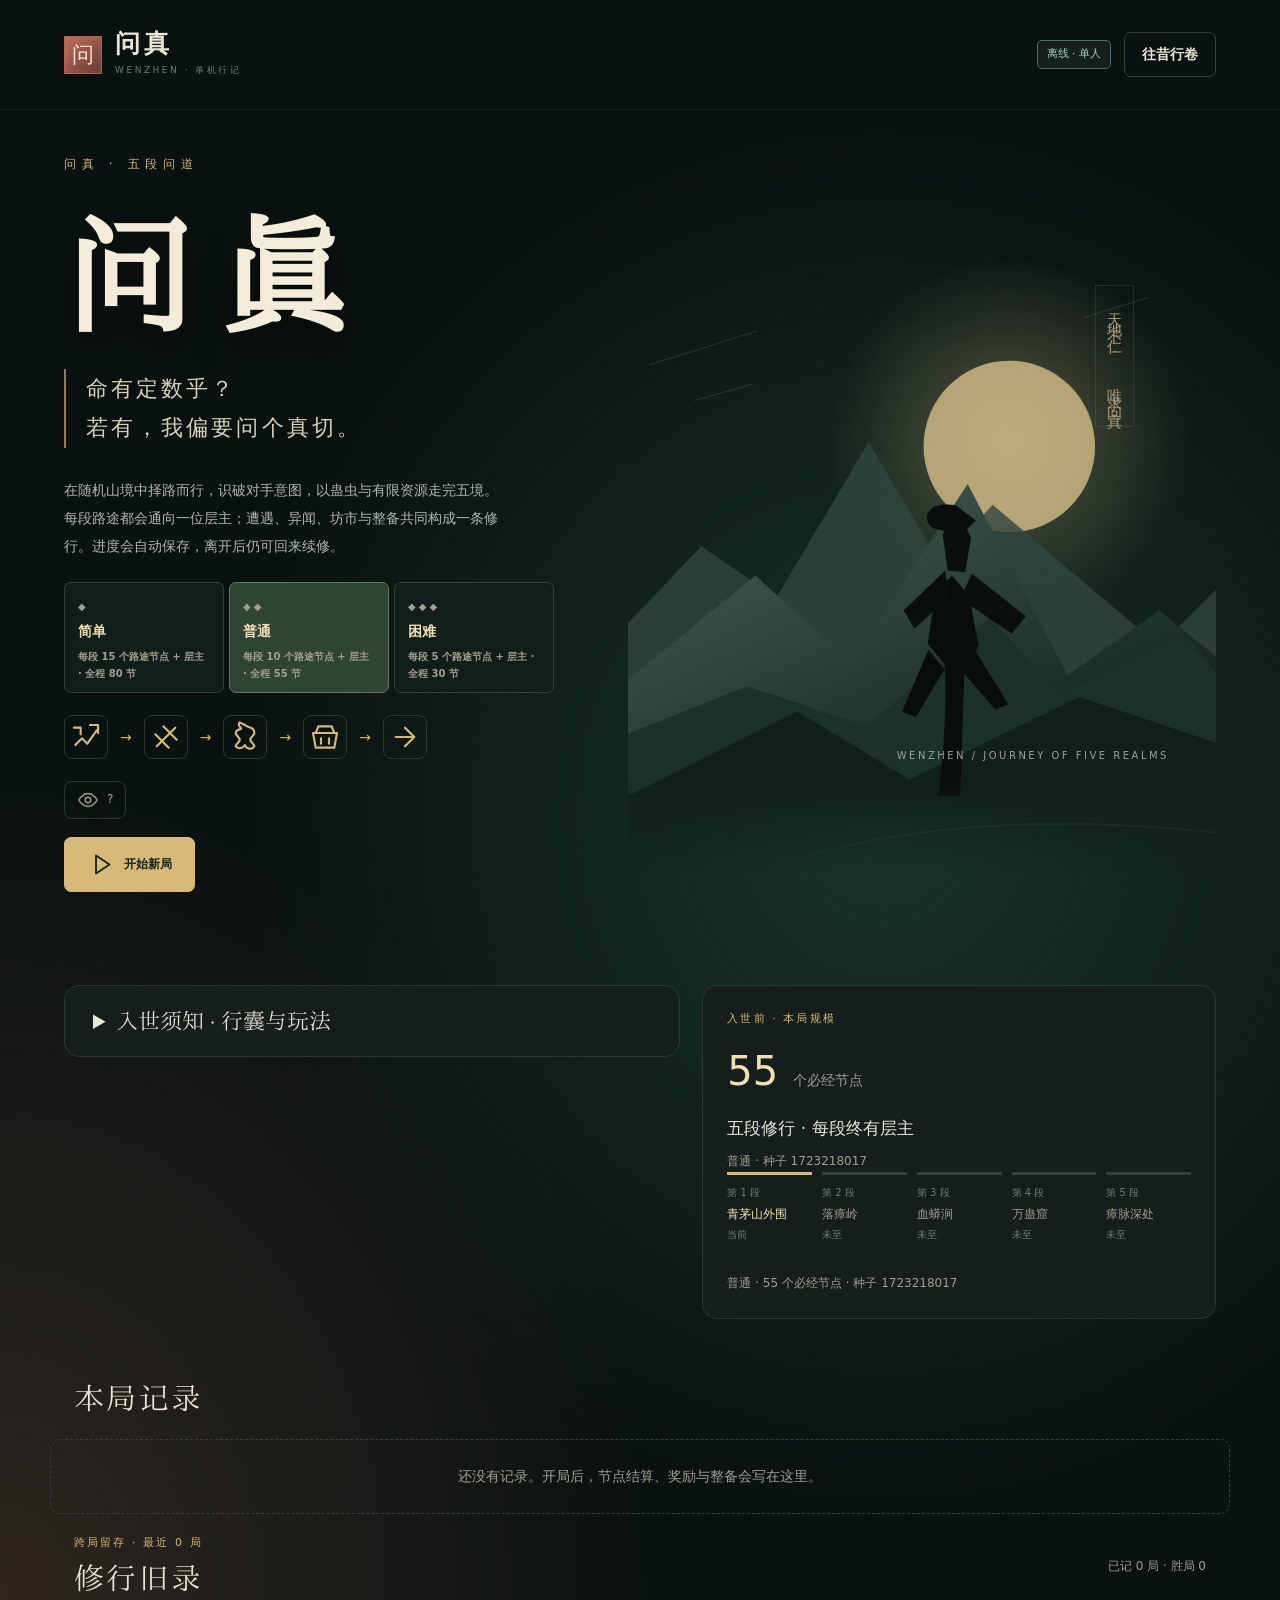
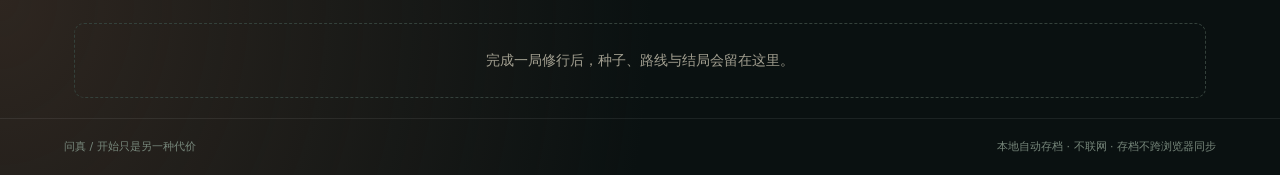
==== commit 45888dc2: "feat: add preparation builds, automatic combat and Gu synthesis" ====
--- a/lab.html
+++ b/lab.html
@@ -41,6 +41,7 @@
   <script src="js/human_rules.js"></script>
   <script src="js/loot_rules.js"></script>
   <script src="js/shop_rules.js"></script>
+  <script src="js/build_rules.js"></script>
   <script src="js/node_action_rules.js"></script>
   <script src="js/mvp_content.js"></script>
   <script src="js/mvp_logic.js"></script>
@@ -50,6 +51,7 @@
   <script src="js/rules.js"></script>
   <script src="js/battle.js?v=battle-prep-1"></script>
   <script src="js/journey.js"></script>
+  <script src="js/alchemy.js"></script>
   <script src="js/lab_save.js"></script>
   <!-- 动效层：GSAP 本地 vendor（file:// 离线可用，非 ES module）+ 表现层 motion.js。
        两者缺席时全部静默回退 lab.css 原生 CSS 动画，不影响玩法与走盘。 -->
--- a/css/lab.css
+++ b/css/lab.css
@@ -409,3 +409,14 @@
 .lesson-card img.gu-art-compact{width:48px;height:67px;margin:0;object-fit:contain;border-radius:6px}
 .filterbar button{display:inline-flex;align-items:center;gap:6px}
 .filterbar .visual-icon{width:17px;height:17px}
+.combat-loadout{margin-bottom:16px}
+.loadout-list{display:flex;flex-wrap:wrap;gap:8px;margin:14px 0}
+.loadout-list button[aria-pressed="true"]{border-color:var(--gold);background:#253a2c}
+.combat-loadout select{font:inherit;color:inherit;background:#101c17;border:1px solid var(--line);border-radius:6px;padding:8px 12px;margin-left:10px}
+[data-auto-combat]{margin-bottom:18px}
+[data-auto-combat] p{max-width:850px;line-height:1.8}
+.alchemy-panel .io{display:flex;flex-wrap:wrap;gap:8px;align-items:center}
+.alchemy-panel .io img{width:28px;height:28px;object-fit:contain}
+.alchemy-panel .recipe{padding:18px 0;border-bottom:1px solid var(--line)}
+.alchemy-panel .meta{margin:10px 0;line-height:1.7;overflow-wrap:anywhere}
+.alchemy-panel .src{display:block;opacity:.7;font-size:12px}
